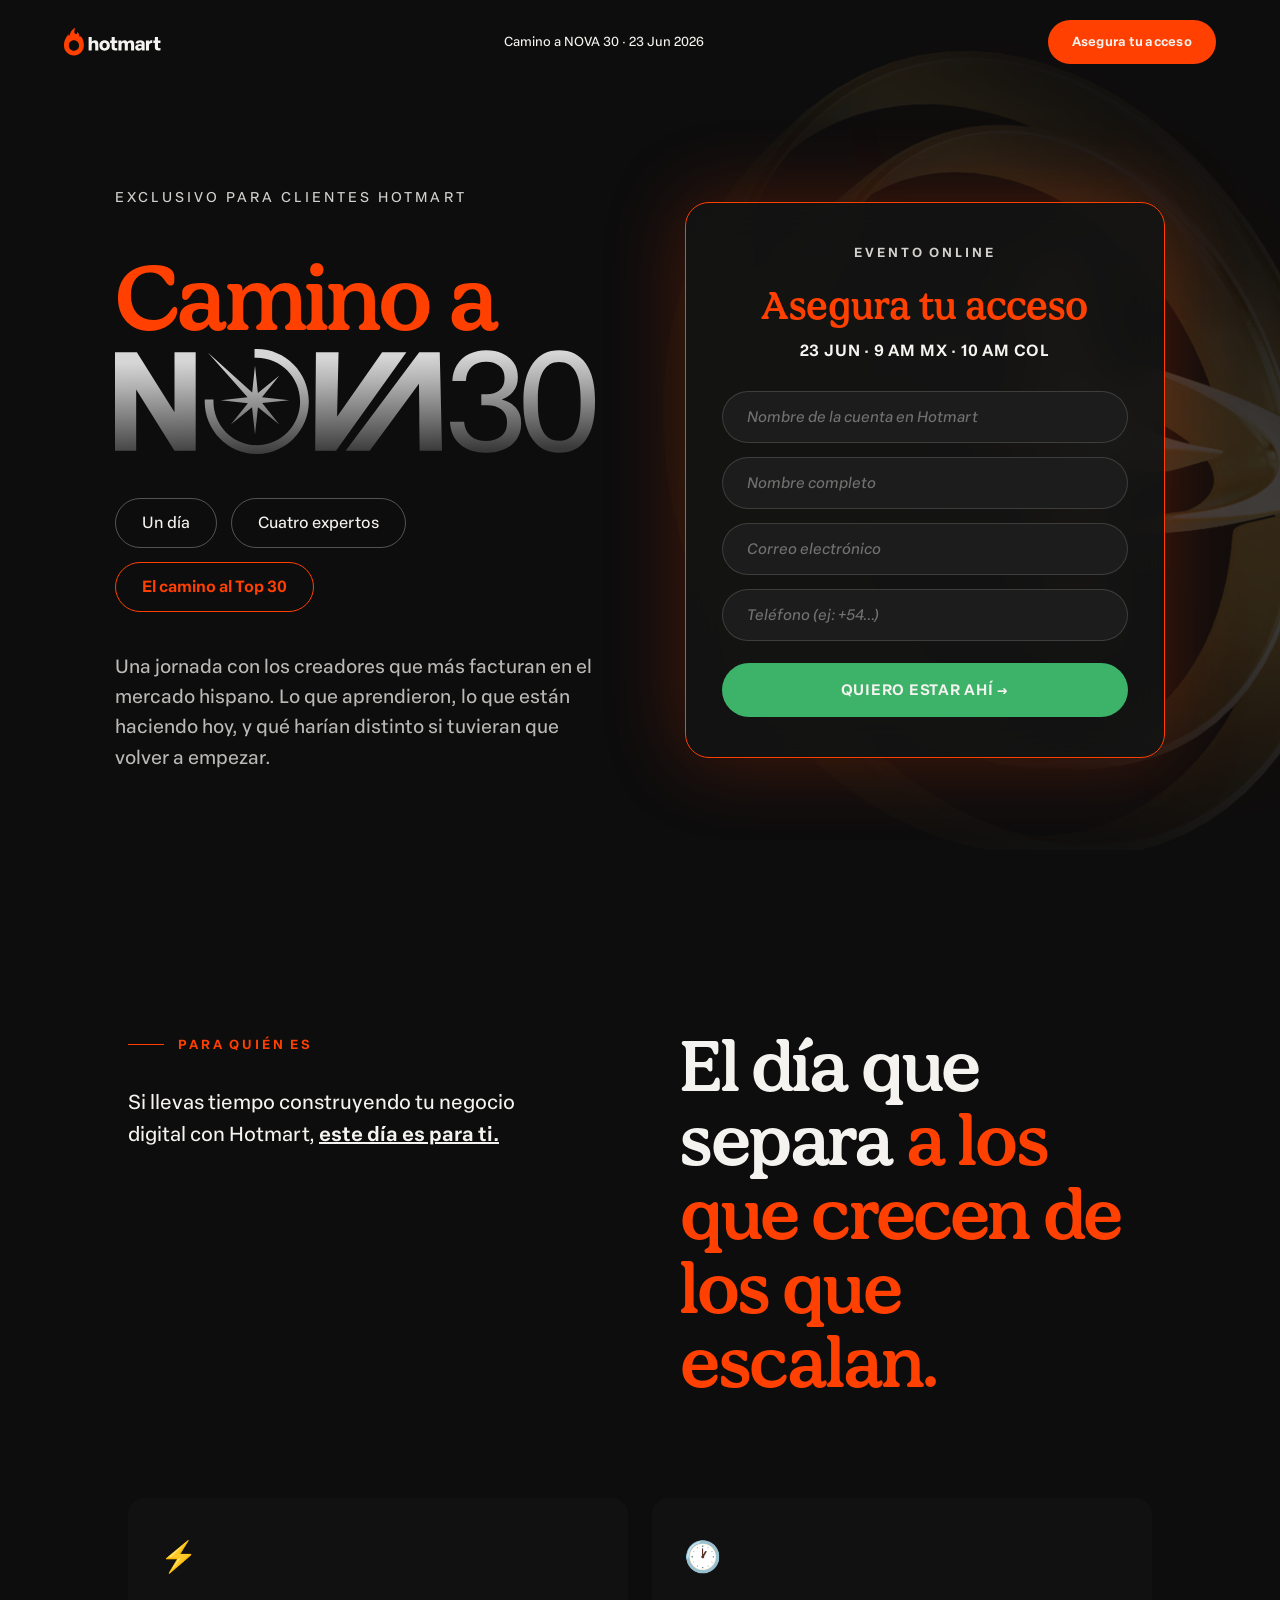
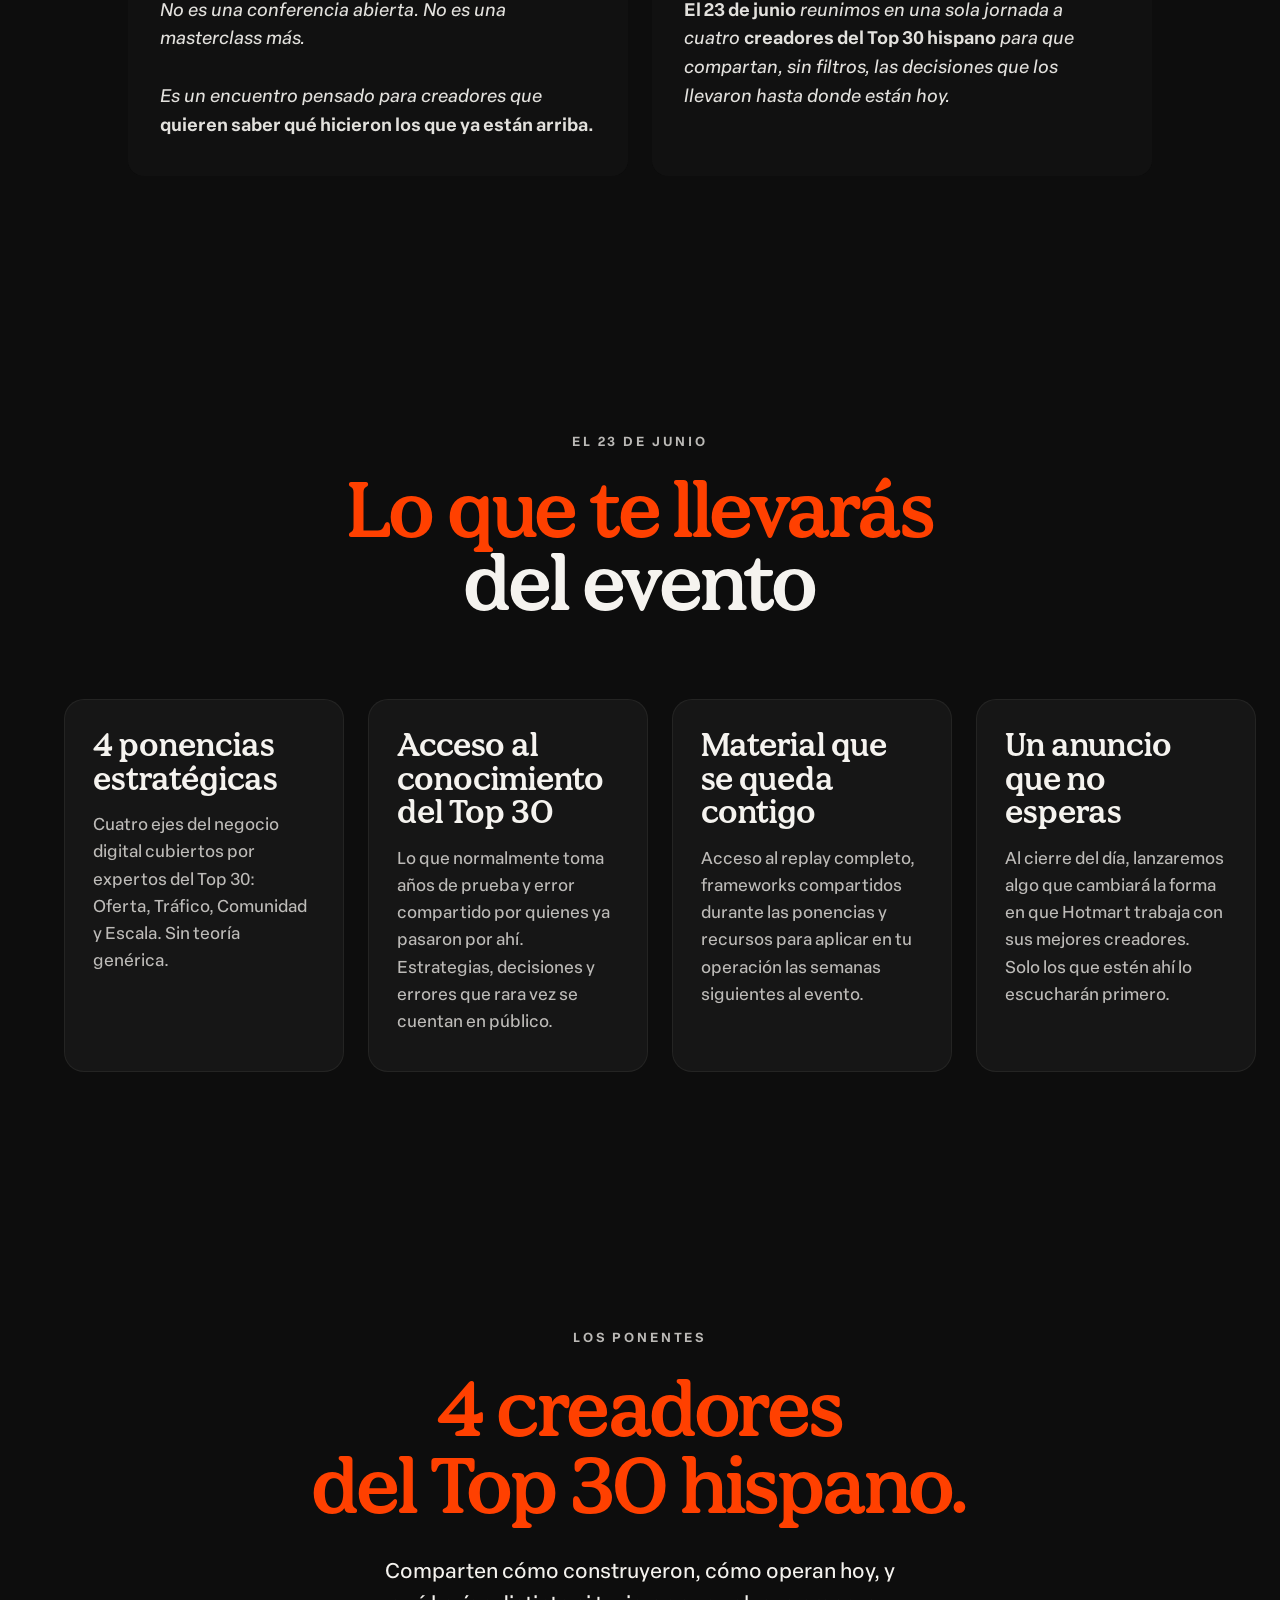
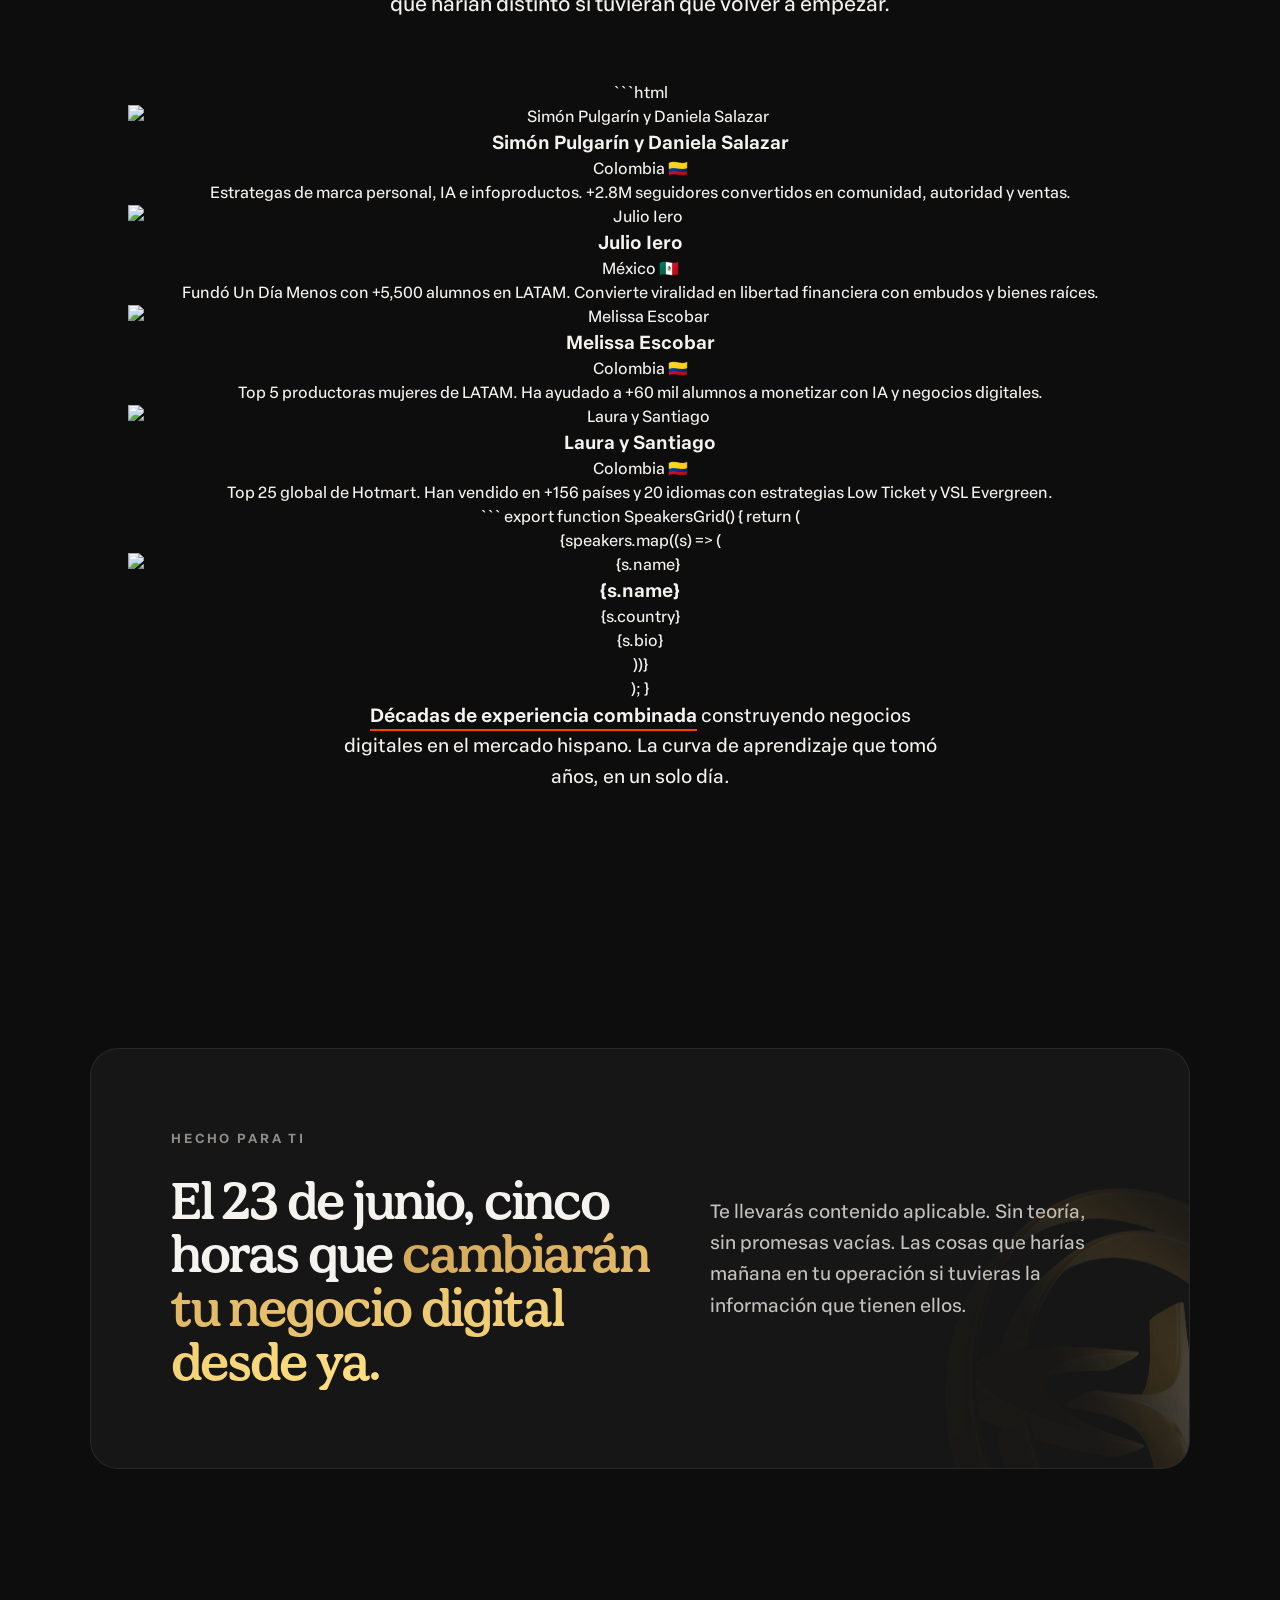
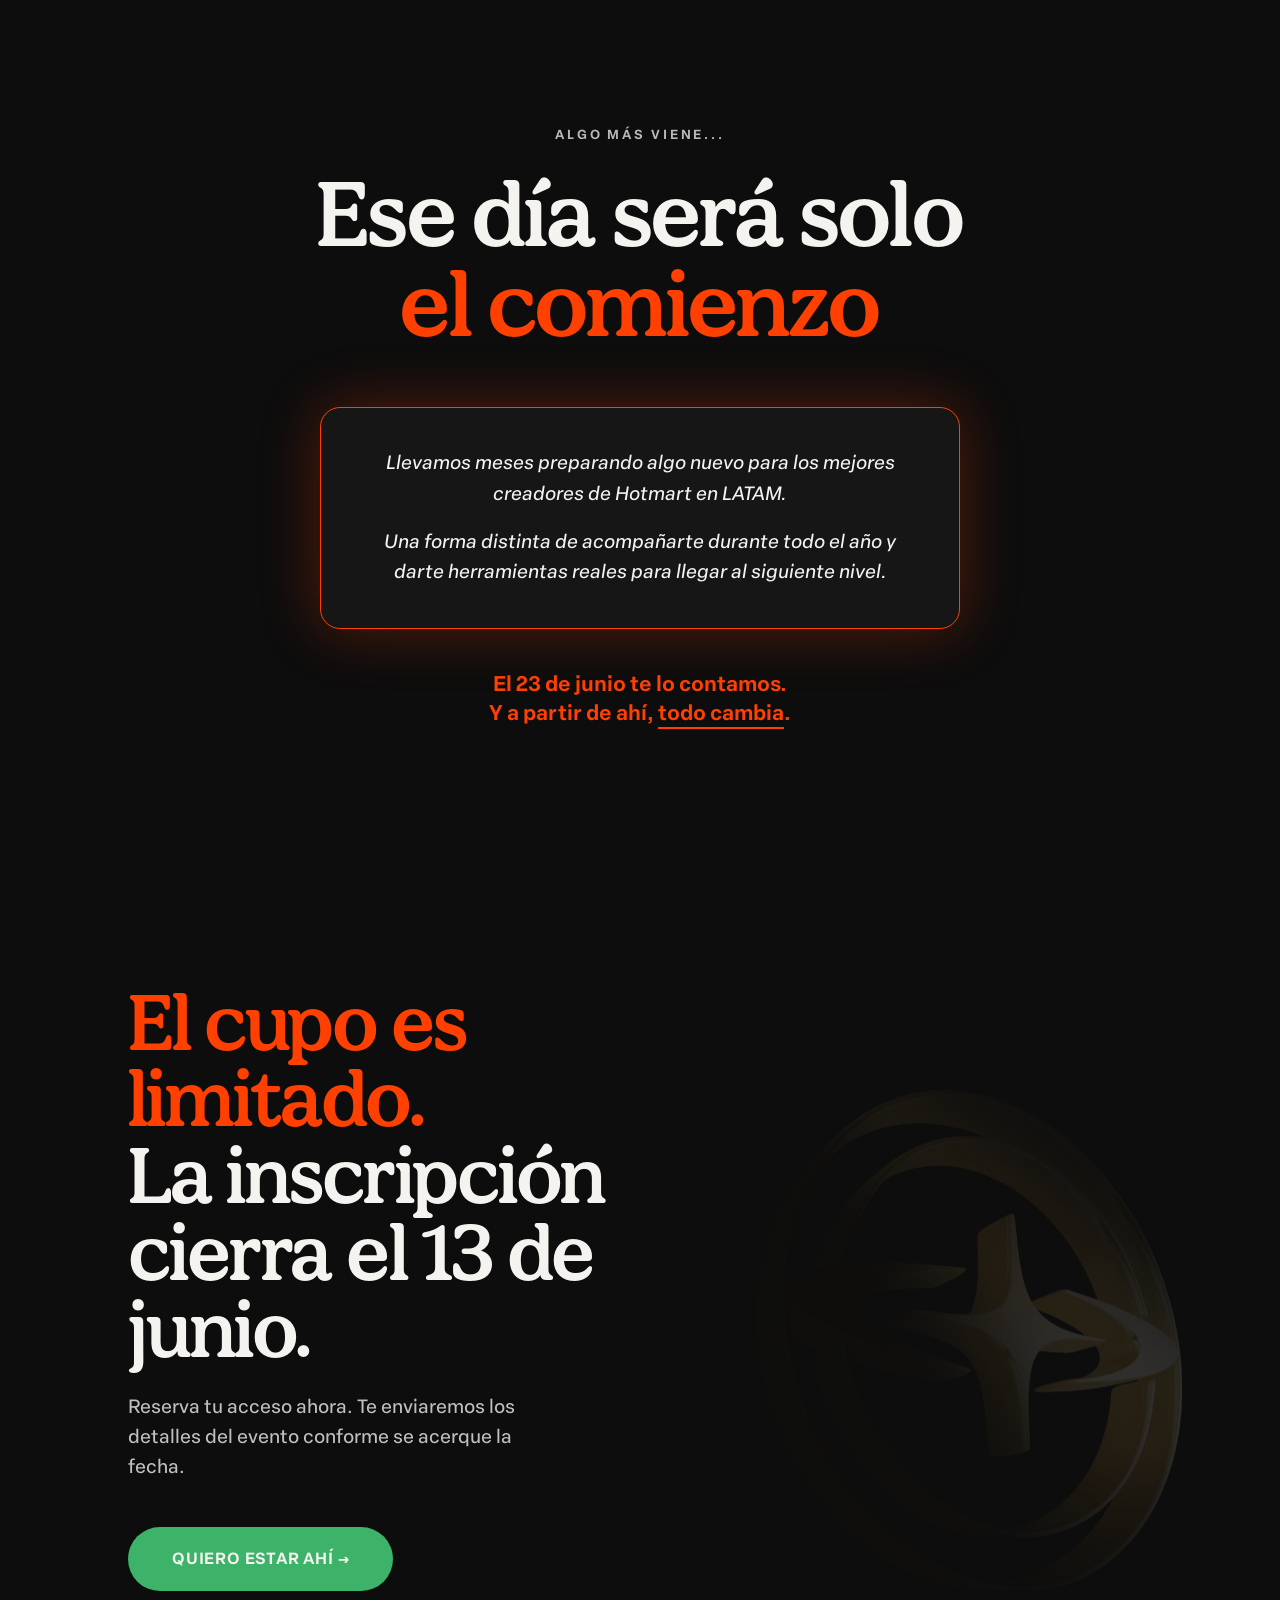
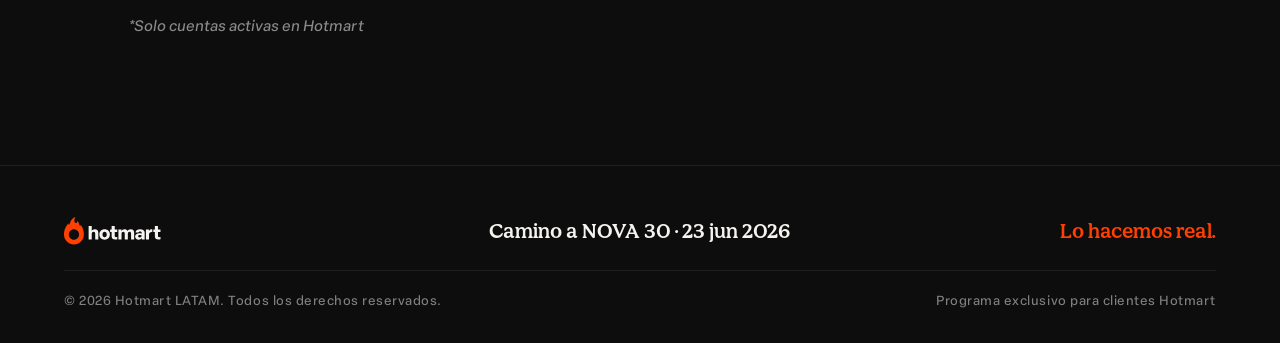
==== landing-gold/index.html @ 089f86a2 "Replace speaker cards with a new grid layout" ====
<!DOCTYPE html>
<html lang="es">
<head>
<meta charset="UTF-8">
<meta name="viewport" content="width=device-width, initial-scale=1.0">
<title>Camino a NOVA 30 — Hotmart</title>
<meta name="description" content="Una jornada con los creadores que más facturan en el mercado hispano. 23 de junio 2026. Exclusivo para clientes Hotmart.">
<meta property="og:title" content="Camino a NOVA 30 — Hotmart">
<meta property="og:description" content="Un día. Cuatro expertos. El camino al Top 30.">
<meta property="og:type" content="website">
<link rel="preload" href="assets/fonts/HotmartDisplay-Regular.woff2" as="font" type="font/woff2" crossorigin>
<link rel="preload" href="assets/fonts/HotmartSansRegular.woff2" as="font" type="font/woff2" crossorigin>
<link rel="stylesheet" href="css/base.css">
<link rel="stylesheet" href="css/blocks.css">
</head>
<body>

<!-- Grano global -->
<div class="grain-overlay"></div>

<!-- ============ NAV ============ -->
<nav class="nav" id="nav">
  <a href="#hero" class="nav-logo">
    <img src="assets/logos/ES_Hotmart_Logo_02_Color_Negative.svg" alt="Hotmart">
  </a>
  <div class="nav-meta">
    <span>Camino a NOVA 30 · 23 Jun 2026</span>
  </div>
  <a href="#form-target" class="nav-cta">Asegura tu acceso</a>
</nav>

<!-- ============ HERO ============ -->
<section class="hero" id="hero">
  <div class="hero-orb">
    <img src="assets/orbs/orb-gold.svg" alt="">
  </div>

  <div class="hero-content">
    <div class="hero-eyebrow">EXCLUSIVO PARA CLIENTES HOTMART</div>

    <h1>
      <span class="hero-camino display">Camino a</span>
      <span class="hero-nova">
        <img src="assets/logos/nova30-logo.svg" alt="NOVA 30">
      </span>
    </h1>

    <div class="hero-chips">
      <span class="hero-chip">Un día</span>
      <span class="hero-chip">Cuatro expertos</span>
      <span class="hero-chip accent">El camino al Top 30</span>
    </div>

    <p class="hero-subtitle">
      Una jornada con los creadores que más facturan en el mercado hispano. Lo que aprendieron, lo que están haciendo hoy, y qué harían distinto si tuvieran que volver a empezar.
    </p>
  </div>

  <div class="hero-form-wrap" id="form-target">
    <form class="hero-form" id="hero-form" novalidate>
  <p class="form-tag">EVENTO ONLINE</p>
  <h2 class="form-title">Asegura tu acceso</h2>
  <p class="form-date">23 JUN · 9 AM MX · 10 AM COL</p>
      
  <div class="form-field">
    <input list="contas-list" id="conta-input" class="form-input" placeholder="Nombre de la cuenta en Hotmart" required>
    <datalist id="contas-list">
      </datalist>
    <input type="hidden" name="unique_id" id="unique_id_real">
  </div>
  
  <div class="form-field">
    <input type="text" name="name" id="nome-completo" class="form-input" placeholder="Nombre completo" required autocomplete="name">
  </div>
  
  <div class="form-field">
    <input type="email" name="email" id="correo-electronico" class="form-input" placeholder="Correo electrónico" required autocomplete="email">
  </div>
  
  <div class="form-field">
    <input type="tel" name="phone" id="telefono-cliente" class="form-input" placeholder="Teléfono (ej: +54...)" required>
  </div>
  
  <button type="submit" class="form-submit" id="btn-enviar">QUIERO ESTAR AHÍ →</button>
  <div class="form-error" role="alert"></div>
  <div class="form-success" role="status"></div>
</form>
  </div>
</section>

<!-- ============ BLOQUE 2 — PARA QUIÉN ES ============ -->
<section class="para-quien">
  <div class="container">
    <div class="para-quien-grid">
      <div class="reveal">
        <div class="eyebrow">PARA QUIÉN ES</div>
        <p class="para-quien-intro">
          Si llevas tiempo construyendo tu negocio digital con Hotmart, <strong><u>este día es para ti.</u></strong>
        </p>
      </div>
      <div class="reveal" data-reveal-delay="100">
        <h2 class="para-quien-title display">
          El día que separa <em>a los que crecen de los que escalan.</em>
        </h2>
      </div>
    </div>

    <div class="para-quien-cards">
      <div class="pq-card reveal" data-reveal-delay="200">
        <div class="pq-card-icon">⚡</div>
        <p>
          <em>No es una conferencia abierta. No es una masterclass más.</em><br><br>
          Es un encuentro pensado para creadores que <strong>quieren saber qué hicieron los que ya están arriba.</strong>
        </p>
      </div>
      <div class="pq-card reveal" data-reveal-delay="300">
        <div class="pq-card-icon">🕐</div>
        <p>
          <em><strong>El 23 de junio</strong> reunimos en una sola jornada a cuatro <strong>creadores del Top 30 hispano</strong> para que compartan, sin filtros, las decisiones que los llevaron hasta donde están hoy.</em>
        </p>
      </div>
    </div>
  </div>
</section>

<!-- ============ BLOQUE 3 — QUÉ TE LLEVARÁS ============ -->
<section class="que-llevaras">
  <div class="que-llevaras-header reveal">
    <span class="que-llevaras-eyebrow">EL 23 DE JUNIO</span>
    <h2 class="que-llevaras-title display">
      <span class="accent">Lo que te llevarás</span><br>del evento
    </h2>
  </div>

  <div class="cards-carousel">
    <article class="card reveal">
      <h3 class="card-title">4 ponencias estratégicas</h3>
      <p class="card-body">
        Cuatro ejes del negocio digital cubiertos por expertos del Top 30: Oferta, Tráfico, Comunidad y Escala. Sin teoría genérica.
      </p>
      <img src="assets/illustrations/card-01-robot.svg" alt="" class="card-illustration">
    </article>

    <article class="card reveal" data-reveal-delay="100">
      <h3 class="card-title">Acceso al conocimiento del Top 30</h3>
      <p class="card-body">
        Lo que normalmente toma años de prueba y error compartido por quienes ya pasaron por ahí. Estrategias, decisiones y errores que rara vez se cuentan en público.
      </p>
      <img src="assets/illustrations/card-02-astronaut.svg" alt="" class="card-illustration">
    </article>

    <article class="card reveal" data-reveal-delay="200">
      <h3 class="card-title">Material que se queda contigo</h3>
      <p class="card-body">
        Acceso al replay completo, frameworks compartidos durante las ponencias y recursos para aplicar en tu operación las semanas siguientes al evento.
      </p>
      <img src="assets/illustrations/card-03-notebook.svg" alt="" class="card-illustration">
    </article>

    <article class="card reveal" data-reveal-delay="300">
      <h3 class="card-title">Un anuncio que no esperas</h3>
      <p class="card-body">
        Al cierre del día, lanzaremos algo que cambiará la forma en que Hotmart trabaja con sus mejores creadores. Solo los que estén ahí lo escucharán primero.
      </p>
      <img src="assets/illustrations/card-04-bird.svg" alt="" class="card-illustration">
    </article>
  </div>
</section>

<!-- ============ BLOQUE 4 — LOS PONENTES ============ -->
<section class="ponentes">
  <div class="container reveal">
    <div class="ponentes-eyebrow">LOS PONENTES</div>
    <h2 class="ponentes-title display">4 creadores<br>del Top 30 hispano.</h2>
    <p class="ponentes-subtitle">
      Comparten cómo construyeron, cómo operan hoy, y qué harían distinto si tuvieran que volver a empezar.
    </p>

```html
<div class="speakers-grid">

  <article class="speaker-card">
    <img src="/assets/speakers/simon-daniela.jpg" alt="Simón Pulgarín y Daniela Salazar" />
    <h3>Simón Pulgarín y Daniela Salazar</h3>
    <p class="speaker-meta">Colombia 🇨🇴</p>
    <p class="speaker-bio">Estrategas de marca personal, IA e infoproductos. +2.8M seguidores convertidos en comunidad, autoridad y ventas.</p>
  </article>

  <article class="speaker-card">
    <img src="/assets/speakers/julio-iero.jpg" alt="Julio Iero" />
    <h3>Julio Iero</h3>
    <p class="speaker-meta">México 🇲🇽</p>
    <p class="speaker-bio">Fundó Un Día Menos con +5,500 alumnos en LATAM. Convierte viralidad en libertad financiera con embudos y bienes raíces.</p>
  </article>

  <article class="speaker-card">
    <img src="/assets/speakers/melissa-escobar.jpg" alt="Melissa Escobar" />
    <h3>Melissa Escobar</h3>
    <p class="speaker-meta">Colombia 🇨🇴</p>
    <p class="speaker-bio">Top 5 productoras mujeres de LATAM. Ha ayudado a +60 mil alumnos a monetizar con IA y negocios digitales.</p>
  </article>

  <article class="speaker-card">
    <img src="/assets/speakers/laura-santiago.jpg" alt="Laura y Santiago" />
    <h3>Laura y Santiago</h3>
    <p class="speaker-meta">Colombia 🇨🇴</p>
    <p class="speaker-bio">Top 25 global de Hotmart. Han vendido en +156 países y 20 idiomas con estrategias Low Ticket y VSL Evergreen.</p>
  </article>

</div>
```
export function SpeakersGrid() {
  return (
    <div className="speakers-grid">
      {speakers.map((s) => (
        <article key={s.name} className="speaker-card">
          <img src={s.image} alt={s.name} loading="lazy" />
          <h3>{s.name}</h3>
          <p className="speaker-meta">{s.country}</p>
          <p className="speaker-bio">{s.bio}</p>
        </article>
      ))}
    </div>
  );
}
    <p class="ponentes-footer">
      <strong>Décadas de experiencia combinada</strong> construyendo negocios digitales en el mercado hispano. La curva de aprendizaje que tomó años, en un solo día.
    </p>
  </div>
</section>

<!-- ============ BLOQUE 5 — PERSONALIZADO ============ -->
<section class="personalizado">
  <div class="personalizado-card gold">
    <img src="assets/orbs/orb-gold.svg" alt="" class="personalizado-orb">
    <div class="personalizado-content">
      <div class="personalizado-tag">HECHO PARA TI</div>
      <h2 class="personalizado-title display">
        El 23 de junio, cinco horas que <span class="accent">cambiarán tu negocio digital desde ya.</span>
      </h2>
    </div>
    <div class="personalizado-body">
      <p>Te llevarás contenido aplicable. Sin teoría, sin promesas vacías. Las cosas que harías mañana en tu operación si tuvieras la información que tienen ellos.</p>
    </div>
  </div>
</section>

<!-- ============ BLOQUE 6 — TEASER ============ -->
<section class="teaser">
  <div class="container reveal">
    <div class="teaser-eyebrow">ALGO MÁS VIENE...</div>
    <h2 class="teaser-title display">
      Ese día será solo<br><span class="accent">el comienzo</span>
    </h2>

    <div class="teaser-box reveal" data-reveal-delay="200">
      <p>Llevamos meses preparando algo nuevo para los mejores creadores de Hotmart en LATAM.</p>
      <p>Una forma distinta de acompañarte durante todo el año y darte herramientas reales para llegar al siguiente nivel.</p>
    </div>

    <p class="teaser-payoff reveal" data-reveal-delay="400">
      El 23 de junio te lo contamos.<br>Y a partir de ahí, <strong>todo cambia</strong>.
    </p>
  </div>
</section>

<!-- ============ BLOQUE 7 — CIERRE ============ -->
<section class="cierre" id="cierre">
  <img src="assets/orbs/orb-gold.svg" alt="" class="cierre-orb">
  <div class="container">
    <div class="cierre-content reveal">
      <h2 class="cierre-title display">
        <span class="accent">El cupo es limitado.</span><br>La inscripción cierra el 13 de junio.
      </h2>
      <p class="cierre-subtitle">
        Reserva tu acceso ahora. Te enviaremos los detalles del evento conforme se acerque la fecha.
      </p>
      <a href="#form-target" class="cierre-cta">QUIERO ESTAR AHÍ →</a>
      <p class="cierre-note">*Solo cuentas activas en Hotmart</p>
    </div>
  </div>
</section>

<!-- ============ FOOTER ============ -->
<footer class="footer">
  <div class="footer-grid">
    <div class="footer-logo">
      <img src="assets/logos/ES_Hotmart_Logo_02_Color_Negative.svg" alt="Hotmart">
    </div>
    <div class="footer-event">Camino a NOVA 30 · 23 jun 2026</div>
    <div class="footer-tagline">Lo hacemos real.</div>
  </div>
  <div class="footer-meta">
    <span>© 2026 Hotmart LATAM. Todos los derechos reservados.</span>
    <span>Programa exclusivo para clientes Hotmart</span>
  </div>
</footer>

<script src="js/main.js"></script>

<script>
document.addEventListener('DOMContentLoaded', function() {
    const contasInput = document.getElementById('conta-input');
    const datalist = document.getElementById('contas-list');
    const hiddenInput = document.getElementById('unique_id_real');
    const formElemento = document.getElementById('hero-form');
    
    let nombreGrupoSeleccionado = "";

    // 1. Carrega o arquivo JSON diretamente da raiz da Vercel
    fetch('./comunidad_gold_account_names.json')
        .then(response => {
            if (!response.ok) throw new Error('Archivo de cuentas no encontrado');
            return response.json();
        })
        .then(data => {
            datalist.innerHTML = "";
            data.forEach(item => {
                const option = document.createElement('option');
                option.value = `${item.account_group_name} - ${item.user_account_name}`;
                option.setAttribute('data-id', item.unique_id);
                option.setAttribute('data-grupo', item.account_group_name);
                datalist.appendChild(option);
            });
            console.log("Cuentas cargadas con éxito.");
        })
        .catch(error => console.error('Error al cargar cuentas:', error));

    // 2. Detecta a conta selecionada para extrair o ID e Grupo
    contasInput.addEventListener('input', function() {
        const val = this.value;
        const options = datalist.options;
        hiddenInput.value = "";
        nombreGrupoSeleccionado = "";

        for (let i = 0; i < options.length; i++) {
            if (options[i].value === val) {
                hiddenInput.value = options[i].getAttribute('data-id');
                nombreGrupoSeleccionado = options[i].getAttribute('data-grupo');
                break;
            }
        }
    });

    // 3. Envia os dados para a Serverless Function nativa (/api/subscribe)
    if (formElemento) {
        formElemento.addEventListener('submit', async function(e) {
            e.preventDefault();

            if (!hiddenInput.value) {
                alert("Seleccione su cuenta de Hotmart del menú desplegable. Si no la encuentra entre las opciones, por favor póngase en contacto con su gerente de cuentas.");
                return;
            }

            const datosFormulario = {
                email: document.getElementById('correo-electronico').value,
                nombre: document.getElementById('nome-completo').value,
                telefono: document.getElementById('telefono-cliente').value,
                unique_id: hiddenInput.value,
                nombre_grupo: nombreGrupoSeleccionado
            };

            const botonEnviar = document.getElementById('btn-enviar');
            const textoOriginal = botonEnviar ? botonEnviar.innerText : "QUIERO ESTAR AHÍ →";
            
            if (botonEnviar) {
                botonEnviar.disabled = true;
                botonEnviar.innerText = "Procesando...";
            }

            try {
                const respuesta = await fetch('/api/subscribe', {
                    method: 'POST',
                    headers: { 'Content-Type': 'application/json' },
                    body: JSON.stringify(datosFormulario)
                });

                if (respuesta.ok) {
                    window.location.href = 'gracias.html';
                } else {
                    alert("Hubo un error en la inscripción. Por favor, intente de nuevo.");
                }
            } catch (error) {
                console.error("Error de conexión:", error);
                alert("Error de conexión con el servidor.");
            } finally {
                if (botonEnviar) {
                    botonEnviar.disabled = false;
                    botonEnviar.innerText = textoOriginal;
                }
            }
        });
    }
});
</script>

</body>
</html>
---- landing-gold/css/base.css ----
/* ============================================
   FUENTES HOTMART OFICIALES
   ============================================ */
@font-face {
  font-family: 'Hotmart Display';
  src: url('../assets/fonts/HotmartDisplay-Regular.woff2') format('woff2');
  font-weight: 400;
  font-style: normal;
  font-display: swap;
}
@font-face {
  font-family: 'Hotmart Sans';
  src: url('../assets/fonts/HotmartSansLight.woff2') format('woff2');
  font-weight: 300;
  font-style: normal;
  font-display: swap;
}
@font-face {
  font-family: 'Hotmart Sans';
  src: url('../assets/fonts/HotmartSansRegular.woff2') format('woff2');
  font-weight: 400;
  font-style: normal;
  font-display: swap;
}
@font-face {
  font-family: 'Hotmart Sans';
  src: url('../assets/fonts/HotmartSans-Italic.woff2') format('woff2');
  font-weight: 400;
  font-style: italic;
  font-display: swap;
}
@font-face {
  font-family: 'Hotmart Sans';
  src: url('../assets/fonts/HotmartSansBold.woff2') format('woff2');
  font-weight: 700;
  font-style: normal;
  font-display: swap;
}

/* ============================================
   VARIABLES GLOBALES (fácil de editar)
   ============================================ */
:root {
  /* Colores Hotmart oficiales */
  --orange: #FF4000;
  --orange-hover: #E63800;
  --black: #0D0D0D;
  --black-soft: #1A1A1A;
  --black-card: #161616;
  --cream: #F5F3EF;
  --cream-warm: #EFEAE0;
  --grey-200: #D9D2C7;
  --grey-500: #8A8580;
  --grey-700: #4A4642;

  /* Variantes por tier */
  --gold: #D4A75A;
  --gold-light: #FFE082;
  --silver: #C0C0C0;
  --silver-light: #F0F0F0;
  --titanium: #B85A30;

  /* CTA — el botón verde del diseño */
  --cta-green: #3DB36A;
  --cta-green-hover: #2E9856;

  /* Tipografía */
  --font-display: 'Hotmart Display', Georgia, serif;
  --font-body: 'Hotmart Sans', -apple-system, BlinkMacSystemFont, sans-serif;

  /* Espaciado */
  --container: 1280px;
  --padding-section: clamp(80px, 10vw, 160px);
  --padding-x: clamp(20px, 5vw, 80px);

  /* Animación */
  --ease-out: cubic-bezier(0.16, 1, 0.3, 1);
  --ease-smooth: cubic-bezier(0.4, 0, 0.2, 1);
}

/* ============================================
   RESET MINIMAL
   ============================================ */
*, *::before, *::after {
  margin: 0;
  padding: 0;
  box-sizing: border-box;
}

html {
  scroll-behavior: smooth;
  overflow-x: hidden;
  scroll-padding-top: 90px;
}

body {
  background: var(--black);
  color: var(--cream);
  font-family: var(--font-body);
  font-size: 16px;
  line-height: 1.5;
  -webkit-font-smoothing: antialiased;
  -moz-osx-font-smoothing: grayscale;
  overflow-x: hidden;
  font-synthesis: none;
  -webkit-font-synthesis: none;
}

img, svg {
  max-width: 100%;
  display: block;
}

button, input {
  font-family: inherit;
  font-size: inherit;
}

a {
  color: inherit;
  text-decoration: none;
}

/* ============================================
   UTILIDADES
   ============================================ */
.container {
  max-width: var(--container);
  margin: 0 auto;
  padding: 0 var(--padding-x);
}

.display {
  font-family: var(--font-display);
  font-weight: 400;
  letter-spacing: -0.02em;
  line-height: 0.95;
}

.eyebrow {
  color: var(--orange);
  font-size: 13px;
  font-weight: 700;
  letter-spacing: 0.22em;
  text-transform: uppercase;
  display: inline-flex;
  align-items: center;
  gap: 14px;
  margin-bottom: 32px;
}

.eyebrow::before {
  content: "";
  width: 36px;
  height: 1px;
  background: currentColor;
}

/* Grano sutil global */
.grain-overlay {
  position: fixed;
  inset: 0;
  pointer-events: none;
  z-index: 1000;
  opacity: 0.04;
  background-image: url('../assets/textures/grain.svg');
  background-size: 200px 200px;
  mix-blend-mode: overlay;
}

/* Animación de entrada al hacer scroll */
.reveal {
  opacity: 0;
  transform: translateY(40px);
  transition: opacity 0.8s var(--ease-out), transform 0.8s var(--ease-out);
}

.reveal.visible {
  opacity: 1;
  transform: translateY(0);
}

/* Reduced motion */
@media (prefers-reduced-motion: reduce) {
  *, *::before, *::after {
    animation-duration: 0.01ms !important;
    animation-iteration-count: 1 !important;
    transition-duration: 0.01ms !important;
  }
  .reveal { opacity: 1; transform: none; }
}
---- landing-gold/css/blocks.css ----
/* ============================================
   NAVBAR FIJO
   ============================================ */
.nav {
  position: fixed;
  top: 0;
  left: 0;
  right: 0;
  z-index: 100;
  padding: 20px var(--padding-x);
  display: flex;
  justify-content: space-between;
  align-items: center;
  background: rgba(13, 13, 13, 0);
  backdrop-filter: blur(0);
  transition: all 0.4s var(--ease-smooth);
}

.nav.scrolled {
  background: rgba(13, 13, 13, 0.92);
  backdrop-filter: blur(16px);
  padding: 14px var(--padding-x);
  border-bottom: 1px solid rgba(245, 243, 239, 0.08);
}

.nav-logo img { height: 28px; }

.nav-meta {
  display: flex;
  align-items: center;
  gap: 14px;
  color: var(--cream);
  font-size: 13px;
  font-weight: 500;
  opacity: 0;
  transition: opacity 0.4s var(--ease-smooth);
}
.nav.scrolled .nav-meta { opacity: 1; }

.nav-cta {
  background: var(--orange);
  color: var(--cream);
  padding: 12px 24px;
  border-radius: 999px;
  font-weight: 700;
  font-size: 13px;
  letter-spacing: 0.02em;
  transition: all 0.2s var(--ease-smooth);
}
.nav-cta:hover {
  background: var(--orange-hover);
  transform: translateY(-1px);
}

/* ============================================
   HERO PRINCIPAL — Bloque 1
   ============================================ */
.hero {
  position: relative;
  min-height: 100vh;
  background: var(--black);
  padding: 140px clamp(60px, 9vw, 140px) 80px;
  display: grid;
  grid-template-columns: 1fr 1fr;
  gap: clamp(60px, 7vw, 120px);
  align-items: center;
  overflow: hidden;
  max-width: 1500px;
  margin: 0 auto;
}

/* Orbe del hero — estático, sin animaciones de scroll */
.hero-orb {
  position: absolute;
  top: 50%;
  right: -120px;
  transform: translateY(-50%);
  width: 800px;
  height: 800px;
  opacity: 0.55;
  pointer-events: none;
  z-index: 0;
  filter: drop-shadow(0 0 80px rgba(255, 64, 0, 0.15));
}

.hero-orb img {
  width: 100%;
  height: 100%;
}

.hero-content {
  position: relative;
  z-index: 2;
}

.hero-eyebrow {
  color: var(--cream);
  font-size: 14px;
  font-weight: 500;
  letter-spacing: 0.22em;
  text-transform: uppercase;
  margin-bottom: 44px;
  opacity: 0.85;
}

.hero-camino {
  display: block;
  font-family: var(--font-display);
  font-size: clamp(56px, 7vw, 96px);
  color: var(--orange);
  font-style: italic;
  font-weight: 400;
  line-height: 1;
  margin-bottom: 0;
}

.hero-nova {
  display: block;
  margin: 8px 0 44px;
  max-width: 600px;
}

.hero-nova img {
  width: 100%;
  height: auto;
}

.hero-chips {
  display: flex;
  gap: 14px;
  margin-bottom: 40px;
  flex-wrap: wrap;
}

.hero-chip {
  padding: 12px 26px;
  border-radius: 999px;
  border: 1.5px solid rgba(245, 243, 239, 0.3);
  font-size: 16px;
  font-weight: 500;
  color: var(--cream);
}

.hero-chip.accent {
  border-color: var(--orange);
  color: var(--orange);
  font-weight: 700;
}

.hero-subtitle {
  font-size: 19px;
  color: rgba(245, 243, 239, 0.75);
  line-height: 1.6;
  max-width: 540px;
}

/* ============================================
   HERO FORMULARIO (lado derecho)
   ============================================ */
.hero-form-wrap {
  position: relative;
  z-index: 5;
  justify-self: end;
  width: 100%;
  max-width: 480px;
}

.hero-form {
  position: relative;
  background: rgba(20, 20, 20, 0.85);
  backdrop-filter: blur(20px);
  border: 1.5px solid var(--orange);
  border-radius: 24px;
  padding: 40px 36px;
  box-shadow: 0 0 80px rgba(255, 64, 0, 0.25);
}

.form-tag {
  text-align: center;
  font-size: 13px;
  letter-spacing: 0.22em;
  color: var(--cream);
  text-transform: uppercase;
  margin-bottom: 14px;
  opacity: 0.85;
  font-weight: 600;
}

.form-title {
  font-family: var(--font-display);
  font-size: clamp(28px, 3vw, 38px);
  font-weight: 400;
  text-align: center;
  color: var(--orange);
  margin-bottom: 6px;
}

.form-date {
  text-align: center;
  font-size: 16px;
  font-weight: 700;
  color: var(--cream);
  margin-bottom: 28px;
  letter-spacing: 0.05em;
}

.form-field {
  position: relative;
  margin-bottom: 14px;
}

.form-input {
  width: 100%;
  background: rgba(30, 30, 30, 0.9);
  border: 1px solid rgba(245, 243, 239, 0.15);
  border-radius: 999px;
  padding: 16px 24px;
  color: var(--cream);
  font-size: 15px;
  font-style: italic;
  transition: border-color 0.3s;
}

.form-input::placeholder {
  color: rgba(245, 243, 239, 0.4);
  font-style: italic;
}

.form-input:focus {
  outline: none;
  border-color: var(--orange);
  font-style: normal;
}

.form-submit {
  width: 100%;
  background: var(--cta-green);
  color: var(--cream);
  border: none;
  padding: 18px;
  border-radius: 999px;
  font-weight: 700;
  font-size: 15px;
  letter-spacing: 0.05em;
  cursor: pointer;
  text-transform: uppercase;
  margin-top: 8px;
  transition: all 0.2s;
}

.form-submit:hover {
  background: var(--cta-green-hover);
  transform: translateY(-1px);
}

.form-submit:disabled {
  opacity: 0.6;
  cursor: not-allowed;
  transform: none;
}

.form-helper {
  font-size: 14px;
  color: rgba(245, 243, 239, 0.55);
  text-align: center;
  margin-top: 16px;
  font-style: italic;
}

.form-trust {
  margin-top: 26px;
  padding-top: 22px;
  border-top: 1px solid rgba(245, 243, 239, 0.1);
  text-align: center;
  font-size: 14px;
  color: rgba(245, 243, 239, 0.65);
  line-height: 1.55;
}

.form-trust strong {
  color: var(--orange);
  font-weight: 700;
}

.form-error,
.form-success {
  margin-top: 12px;
  padding: 10px;
  border-radius: 8px;
  font-size: 13px;
  text-align: center;
  display: none;
}

.form-error { background: rgba(255, 64, 0, 0.15); color: var(--orange); }
.form-success { background: rgba(61, 179, 106, 0.15); color: var(--cta-green); }
.form-error.show, .form-success.show { display: block; }

/* ============================================
   BLOQUE 2 — PARA QUIÉN ES
   ============================================ */
.para-quien {
  position: relative;
  background: var(--black);
  padding: var(--padding-section) var(--padding-x);
  overflow: hidden;
}

.para-quien-grid {
  display: grid;
  grid-template-columns: 1fr 1fr;
  gap: 80px;
  align-items: start;
  position: relative;
  z-index: 2;
}

.para-quien-intro {
  font-size: 20px;
  color: var(--cream);
  line-height: 1.6;
  margin-bottom: 0;
  max-width: 420px;
}

.para-quien-intro strong { font-weight: 700; }

.para-quien-title {
  font-family: var(--font-display);
  font-weight: 400;
  font-size: clamp(40px, 5.5vw, 80px);
  color: var(--cream);
  line-height: 1.05;
  margin-bottom: 40px;
}

.para-quien-title em {
  color: var(--orange);
  font-style: italic;
}

.para-quien-cards {
  display: grid;
  grid-template-columns: 1fr 1fr;
  gap: 24px;
  margin-top: 60px;
  grid-column: 1 / -1;
  position: relative;
  z-index: 2;
}

.pq-card {
  background: rgba(20, 20, 20, 0.7);
  backdrop-filter: blur(10px);
  border-radius: 16px;
  padding: 36px 32px;
}

.pq-card-icon {
  width: 40px;
  height: 40px;
  margin-bottom: 22px;
  font-size: 30px;
}

.pq-card p {
  font-size: 18px;
  color: var(--cream);
  line-height: 1.6;
  font-style: italic;
  opacity: 0.92;
}

.pq-card p strong {
  font-weight: 700;
  font-style: normal;
  color: var(--cream);
}

/* ============================================
   BLOQUE 3 — QUÉ TE LLEVARÁS (CARRUSEL)
   ============================================ */
.que-llevaras {
  position: relative;
  background: var(--black);
  padding: var(--padding-section) 0;
  overflow: hidden;
}

.que-llevaras-header {
  text-align: center;
  padding: 0 var(--padding-x);
  margin-bottom: 80px;
}

.que-llevaras-eyebrow {
  display: block;
  color: var(--cream);
  font-size: 13px;
  letter-spacing: 0.22em;
  text-transform: uppercase;
  margin-bottom: 22px;
  opacity: 0.75;
  font-weight: 600;
}

.que-llevaras-title {
  font-family: var(--font-display);
  font-weight: 400;
  font-size: clamp(48px, 6vw, 88px);
  line-height: 0.95;
}

.que-llevaras-title .accent {
  color: var(--orange);
}

.cards-carousel {
  display: flex;
  gap: 24px;
  padding: 0 var(--padding-x);
  overflow-x: auto;
  scroll-snap-type: x mandatory;
  scroll-padding: var(--padding-x);
  scrollbar-width: none;
  -ms-overflow-style: none;
}

.cards-carousel::-webkit-scrollbar { display: none; }

.card {
  flex: 0 0 calc(25% - 18px);
  min-width: 280px;
  aspect-ratio: 3/4;
  border-radius: 20px;
  padding: 28px;
  position: relative;
  scroll-snap-align: start;
  transition: background 0.4s var(--ease-out), transform 0.4s var(--ease-out);
  display: flex;
  flex-direction: column;
  cursor: pointer;
  /* Estado por defecto: gris oscuro */
  background: var(--black-card);
  border: 1px solid rgba(245, 243, 239, 0.06);
  overflow: hidden;
}

.card:hover {
  transform: translateY(-8px);
  background: var(--orange);
  border-color: var(--orange);
}

.card-title {
  font-family: var(--font-display);
  font-weight: 400;
  font-size: 32px;
  color: var(--cream);
  line-height: 1.05;
  margin-bottom: 16px;
  margin-top: 0;
  transition: color 0.4s var(--ease-out);
}

.card:hover .card-title {
  color: var(--cream);
}

.card-body {
  font-size: 17px;
  color: rgba(245, 243, 239, 0.75);
  line-height: 1.6;
  flex: 1;
  transition: color 0.4s var(--ease-out);
}

.card:hover .card-body {
  color: var(--cream);
  opacity: 0.95;
}

.card-illustration {
  margin-top: auto;
  width: 110px;
  height: 110px;
  align-self: flex-end;
  /* Oculto por defecto, aparece al hacer hover */
  opacity: 0;
  transform: translateY(20px) scale(0.85);
  transition: opacity 0.4s var(--ease-out), transform 0.4s var(--ease-out);
}

.card:hover .card-illustration {
  opacity: 1;
  transform: translateY(0) scale(1);
}

/* ============================================
   BLOQUE 4 — LOS PONENTES
   ============================================ */
.ponentes {
  background: var(--black);
  padding: var(--padding-section) var(--padding-x);
  text-align: center;
}

.ponentes-eyebrow {
  font-size: 13px;
  letter-spacing: 0.22em;
  text-transform: uppercase;
  color: var(--cream);
  opacity: 0.75;
  margin-bottom: 22px;
  font-weight: 600;
}

.ponentes-title {
  font-family: var(--font-display);
  font-weight: 400;
  font-size: clamp(48px, 6vw, 88px);
  color: var(--orange);
  line-height: 1;
  margin-bottom: 32px;
}

.ponentes-subtitle {
  font-size: 21px;
  color: var(--cream);
  max-width: 540px;
  margin: 0 auto 60px;
  line-height: 1.55;
}

.ponentes-grid {
  display: grid;
  grid-template-columns: 1fr 1fr;
  gap: 24px;
  max-width: 720px;
  margin: 0 auto 60px;
}

.ponente-card {
  background: var(--black-card);
  border-radius: 16px;
  padding: 24px;
  text-align: center;
  transition: transform 0.4s var(--ease-out);
}

.ponente-card:hover { transform: translateY(-6px); }

.ponente-img {
  width: 100%;
  aspect-ratio: 1;
  border-radius: 12px;
  overflow: hidden;
  margin-bottom: 16px;
  background: #0A0A0A;
}

.ponente-img img {
  width: 100%;
  height: 100%;
  object-fit: cover;
}

.ponente-name {
  font-size: 20px;
  font-weight: 700;
  color: var(--cream);
  margin-bottom: 6px;
}

.ponente-eje {
  font-size: 13px;
  color: rgba(245, 243, 239, 0.55);
  letter-spacing: 0.1em;
  text-transform: uppercase;
}

.ponentes-footer {
  max-width: 600px;
  margin: 0 auto;
  font-size: 19px;
  color: var(--cream);
  line-height: 1.6;
}

.ponentes-footer strong {
  border-bottom: 2px solid var(--orange);
  padding-bottom: 2px;
}

/* ============================================
   BLOQUE 5 — PERSONALIZADO (variantes por tier)
   ============================================ */
.personalizado {
  position: relative;
  background: var(--black);
  padding: var(--padding-section) var(--padding-x);
  overflow: hidden;
}

.personalizado-card {
  position: relative;
  background: var(--black-card);
  border: 1px solid rgba(245, 243, 239, 0.08);
  border-radius: 28px;
  padding: 80px;
  display: grid;
  grid-template-columns: 1.2fr 1fr;
  gap: 60px;
  align-items: center;
  max-width: 1100px;
  margin: 0 auto;
  overflow: hidden;
}

.personalizado-card.gold {
  --tier-color: var(--gold);
  --tier-light: var(--gold-light);
}

/* Variantes adicionales (disponibles para otras versiones de la página)
.personalizado-card.platinum {
  --tier-color: var(--silver);
  --tier-light: var(--silver-light);
}
.personalizado-card.titanium {
  --tier-color: var(--titanium);
  --tier-light: #E08570;
}
*/

.personalizado-orb {
  position: absolute;
  right: -180px;
  top: 50%;
  transform: translate(0, -50%);
  width: 460px;
  height: 460px;
  opacity: 0.7;
  pointer-events: none;
  will-change: transform;
}

.personalizado-content {
  position: relative;
  z-index: 2;
}

.personalizado-tag {
  font-size: 13px;
  letter-spacing: 0.22em;
  color: rgba(245, 243, 239, 0.55);
  text-transform: uppercase;
  margin-bottom: 24px;
  font-weight: 600;
}

.personalizado-title {
  font-family: var(--font-display);
  font-weight: 400;
  font-size: clamp(36px, 4vw, 56px);
  color: var(--cream);
  line-height: 1.05;
}

.personalizado-title .accent {
  background: linear-gradient(135deg, var(--tier-color), var(--tier-light));
  -webkit-background-clip: text;
  background-clip: text;
  -webkit-text-fill-color: transparent;
}

.personalizado-body p {
  font-size: 19px;
  color: rgba(245, 243, 239, 0.78);
  line-height: 1.65;
}

/* ============================================
   BLOQUE 6 — TEASER
   ============================================ */
.teaser {
  position: relative;
  background: var(--black);
  padding: var(--padding-section) var(--padding-x);
  text-align: center;
  overflow: hidden;
}

.teaser-eyebrow {
  font-size: 13px;
  letter-spacing: 0.22em;
  color: var(--cream);
  opacity: 0.75;
  margin-bottom: 24px;
  text-transform: uppercase;
  font-weight: 600;
}

.teaser-title {
  font-family: var(--font-display);
  font-weight: 400;
  font-size: clamp(56px, 7vw, 96px);
  line-height: 1;
  margin-bottom: 60px;
}

.teaser-title .accent {
  color: var(--orange);
  font-style: italic;
}

.teaser-box {
  position: relative;
  display: inline-block;
  max-width: 640px;
  margin: 0 auto 40px;
  background: var(--black-card);
  border: 1px solid var(--orange);
  border-radius: 20px;
  padding: 40px 44px;
  box-shadow: 0 0 60px rgba(255, 64, 0, 0.3);
}

.teaser-box p {
  font-size: 19px;
  color: var(--cream);
  line-height: 1.6;
  font-style: italic;
  margin-bottom: 18px;
}

.teaser-box p:last-child { margin-bottom: 0; }

.teaser-payoff {
  font-size: 21px;
  color: var(--orange);
  font-weight: 700;
  max-width: 380px;
  margin: 0 auto;
  line-height: 1.4;
}

.teaser-payoff strong {
  border-bottom: 2px solid var(--orange);
  padding-bottom: 2px;
}

/* ============================================
   BLOQUE 7 — CIERRE
   ============================================ */
.cierre {
  position: relative;
  background: var(--black);
  padding: var(--padding-section) var(--padding-x);
  overflow: hidden;
}

.cierre-orb {
  position: absolute;
  right: 5%;
  top: 50%;
  transform: translateY(-50%);
  width: 500px;
  height: 500px;
  opacity: 0.4;
  pointer-events: none;
  will-change: transform;
}

.cierre-content {
  position: relative;
  z-index: 2;
  max-width: 560px;
}

.cierre-title {
  font-family: var(--font-display);
  font-weight: 400;
  font-size: clamp(48px, 6vw, 80px);
  line-height: 1;
  color: var(--cream);
  margin-bottom: 24px;
}

.cierre-title .accent { color: var(--orange); }

.cierre-subtitle {
  font-size: 19px;
  color: var(--cream);
  opacity: 0.78;
  line-height: 1.6;
  margin-bottom: 44px;
  max-width: 440px;
}

.cierre-cta {
  display: inline-block;
  background: var(--cta-green);
  color: var(--cream);
  padding: 20px 44px;
  border-radius: 999px;
  font-weight: 700;
  font-size: 16px;
  letter-spacing: 0.05em;
  text-transform: uppercase;
  transition: all 0.2s;
}

.cierre-cta:hover {
  background: var(--cta-green-hover);
  transform: translateY(-2px);
  box-shadow: 0 12px 30px rgba(61, 179, 106, 0.3);
}

.cierre-note {
  margin-top: 24px;
  font-size: 15px;
  color: rgba(245, 243, 239, 0.55);
  font-style: italic;
}

/* ============================================
   FOOTER
   ============================================ */
.footer {
  background: var(--black);
  border-top: 1px solid rgba(245, 243, 239, 0.08);
  padding: 50px var(--padding-x) 32px;
}

.footer-grid {
  display: grid;
  grid-template-columns: 1fr 1fr 1fr;
  gap: 40px;
  align-items: center;
  margin-bottom: 24px;
}

.footer-logo img { height: 28px; }
.footer-event {
  text-align: center;
  font-family: var(--font-display);
  font-weight: 400;
  font-size: 20px;
  color: var(--cream);
}
.footer-tagline {
  text-align: right;
  font-family: var(--font-display);
  font-weight: 400;
  font-style: italic;
  font-size: 20px;
  color: var(--orange);
}

.footer-meta {
  border-top: 1px solid rgba(245, 243, 239, 0.08);
  padding-top: 20px;
  display: flex;
  justify-content: space-between;
  font-size: 13px;
  color: rgba(245, 243, 239, 0.5);
  letter-spacing: 0.04em;
}

/* ============================================
   RESPONSIVE — MOBILE
   ============================================ */
@media (max-width: 980px) {
  .hero {
    grid-template-columns: 1fr;
    gap: 50px;
    padding-top: 120px;
  }
  .hero-orb {
    width: 500px;
    height: 500px;
    right: -150px;
    opacity: 0.3;
  }
  .hero-form-wrap { max-width: 100%; }
  .para-quien-grid { grid-template-columns: 1fr; gap: 40px; }
  .para-quien-cards { grid-template-columns: 1fr; }
  .ponentes-grid { grid-template-columns: 1fr 1fr; max-width: 480px; }
  .personalizado-card { grid-template-columns: 1fr; padding: 48px 32px; }
  .personalizado-orb { display: none; }
  .nav-meta { display: none; }
  .footer-grid { grid-template-columns: 1fr; text-align: center; gap: 24px; }
  .footer-tagline { text-align: center; }
  .footer-meta { flex-direction: column; gap: 8px; text-align: center; }
}

@media (max-width: 640px) {
  .ponentes-grid { grid-template-columns: 1fr 1fr; }
  .card { flex: 0 0 85%; min-width: 280px; }
  .hero-camino { font-size: 56px; }
  .personalizado-card { padding: 40px 24px; }
}
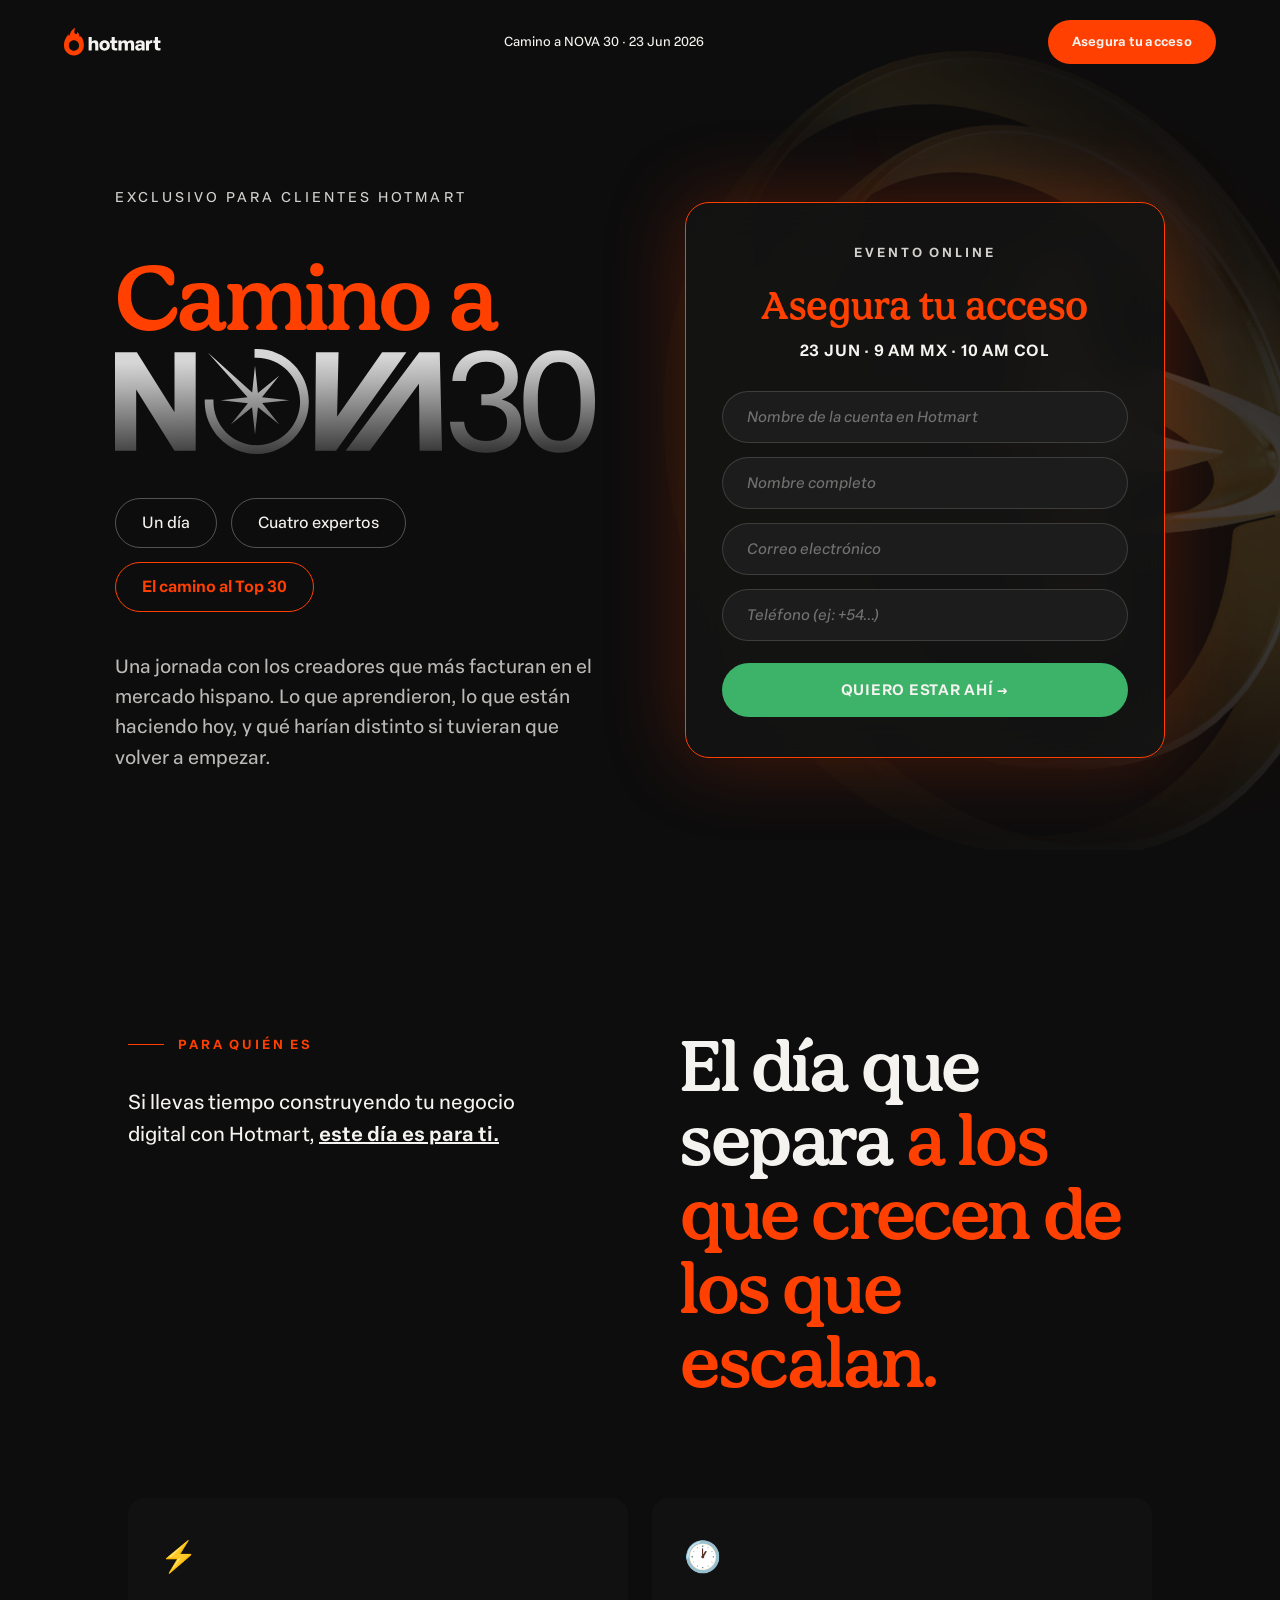
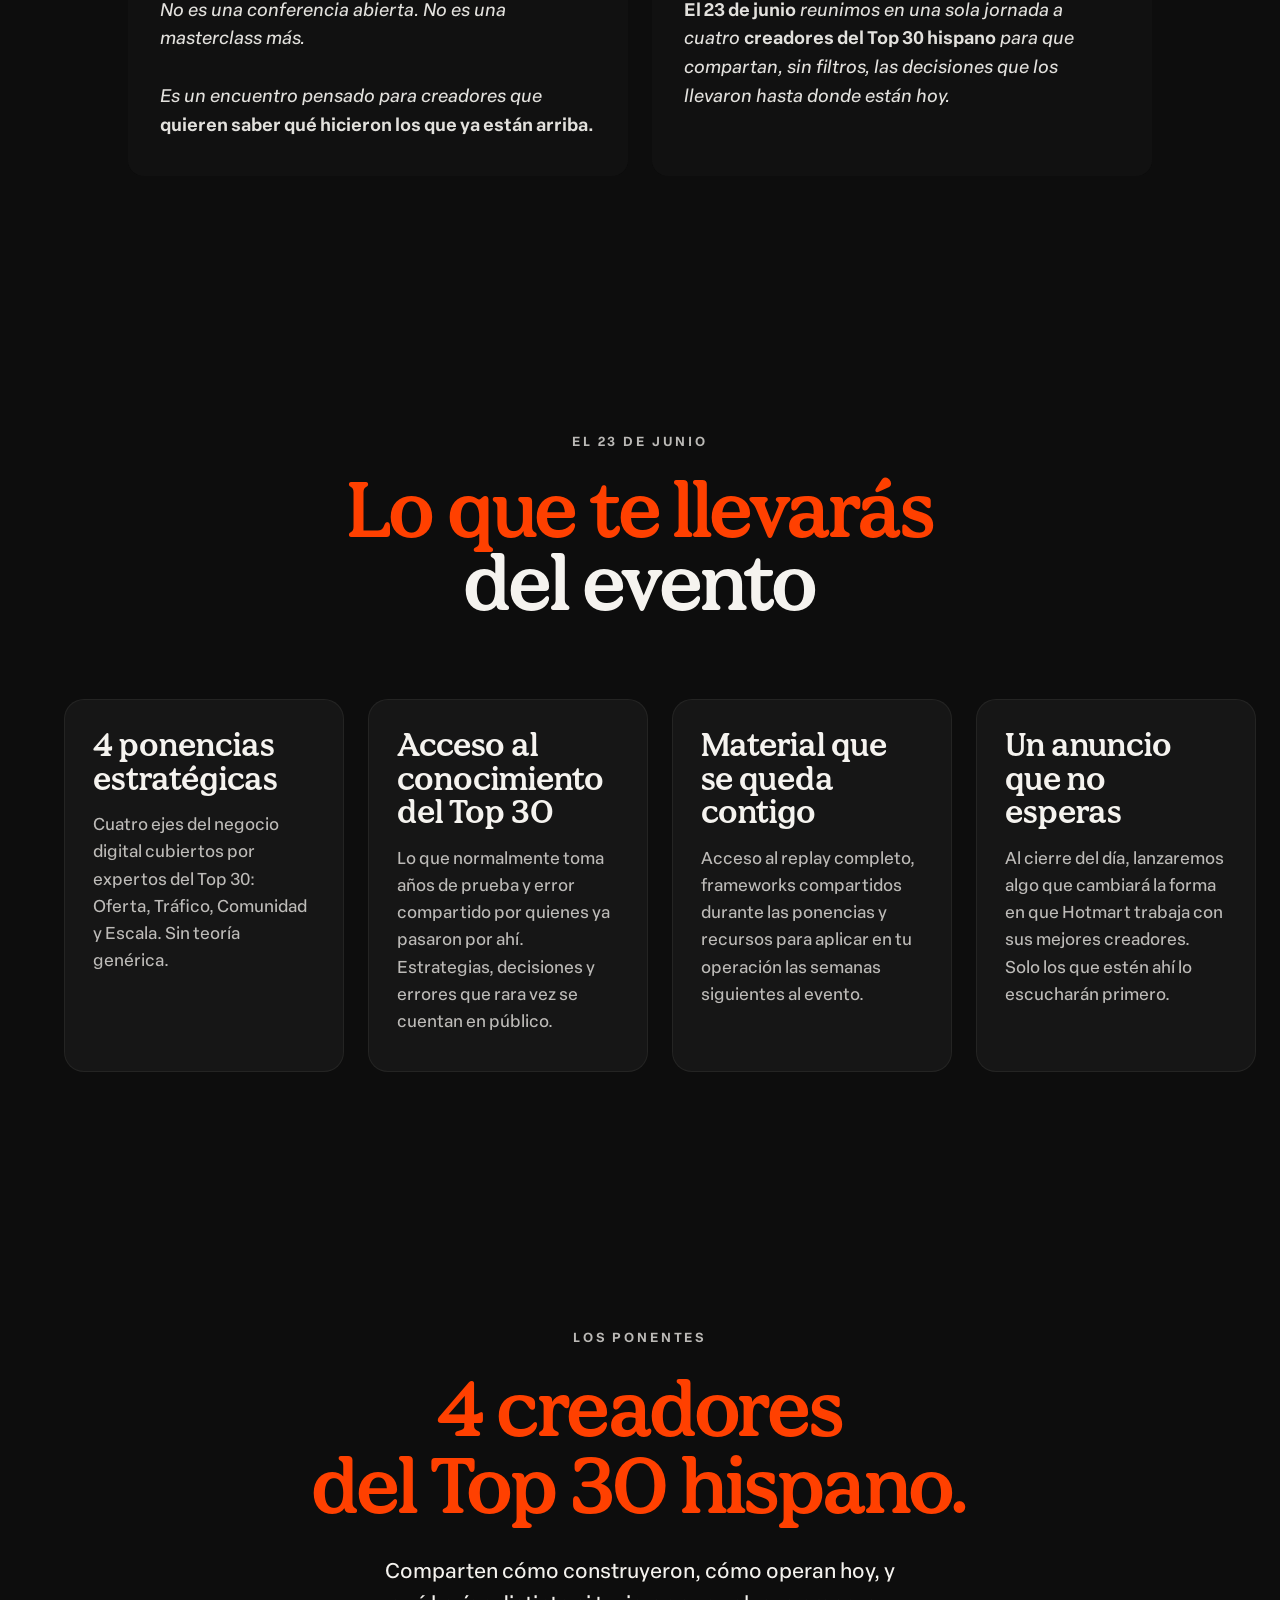
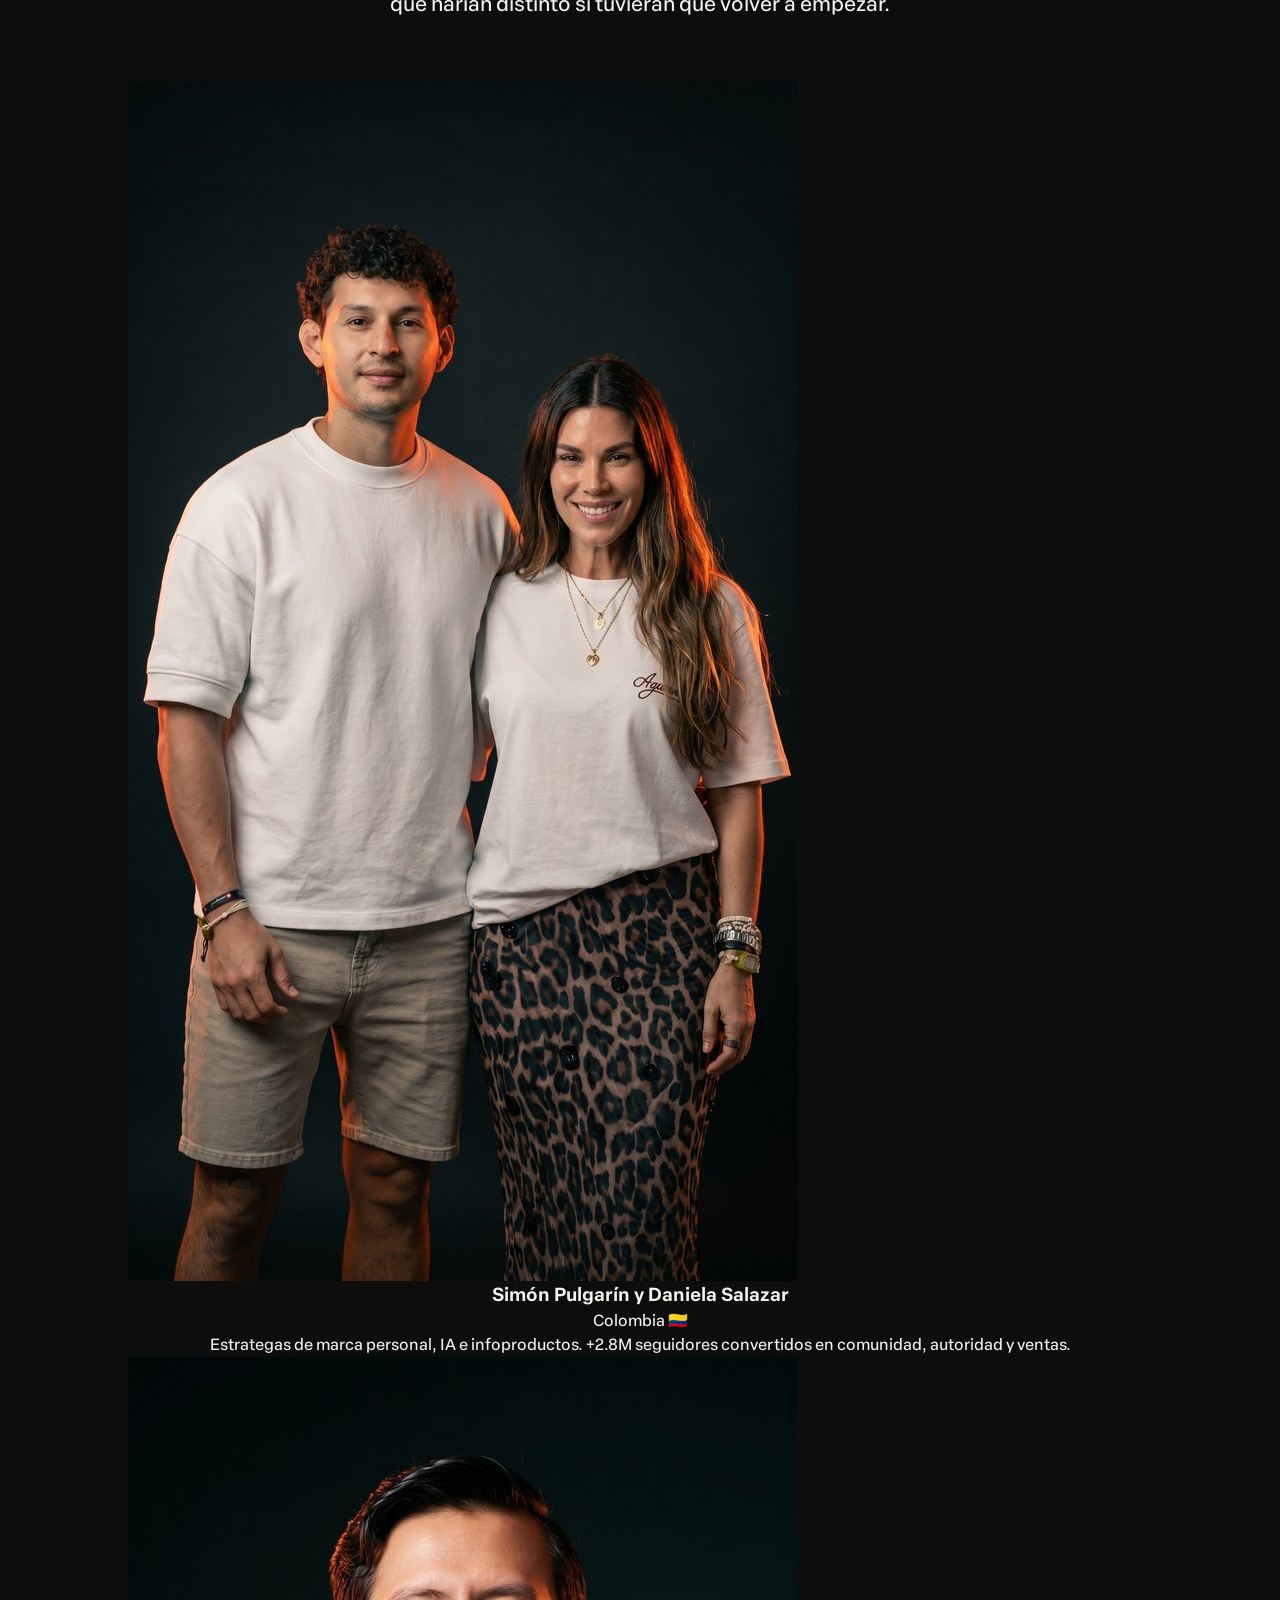
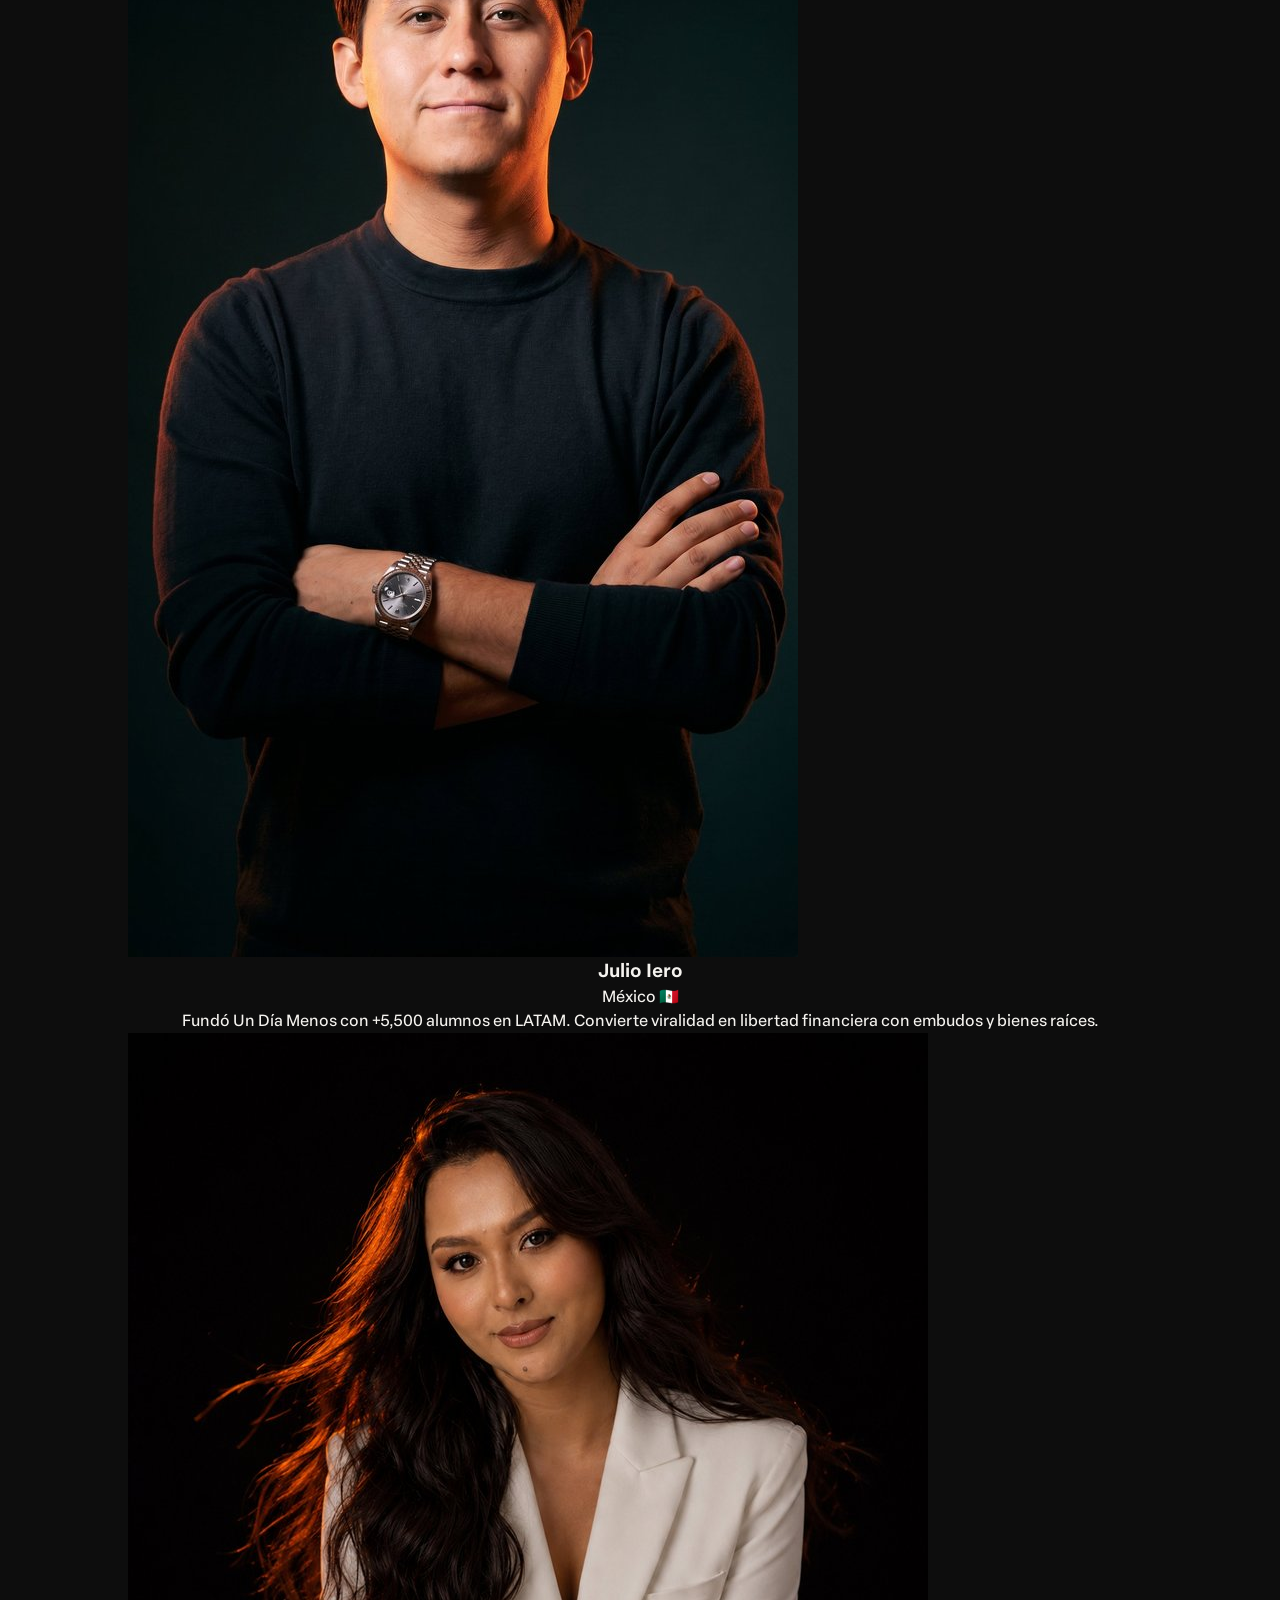
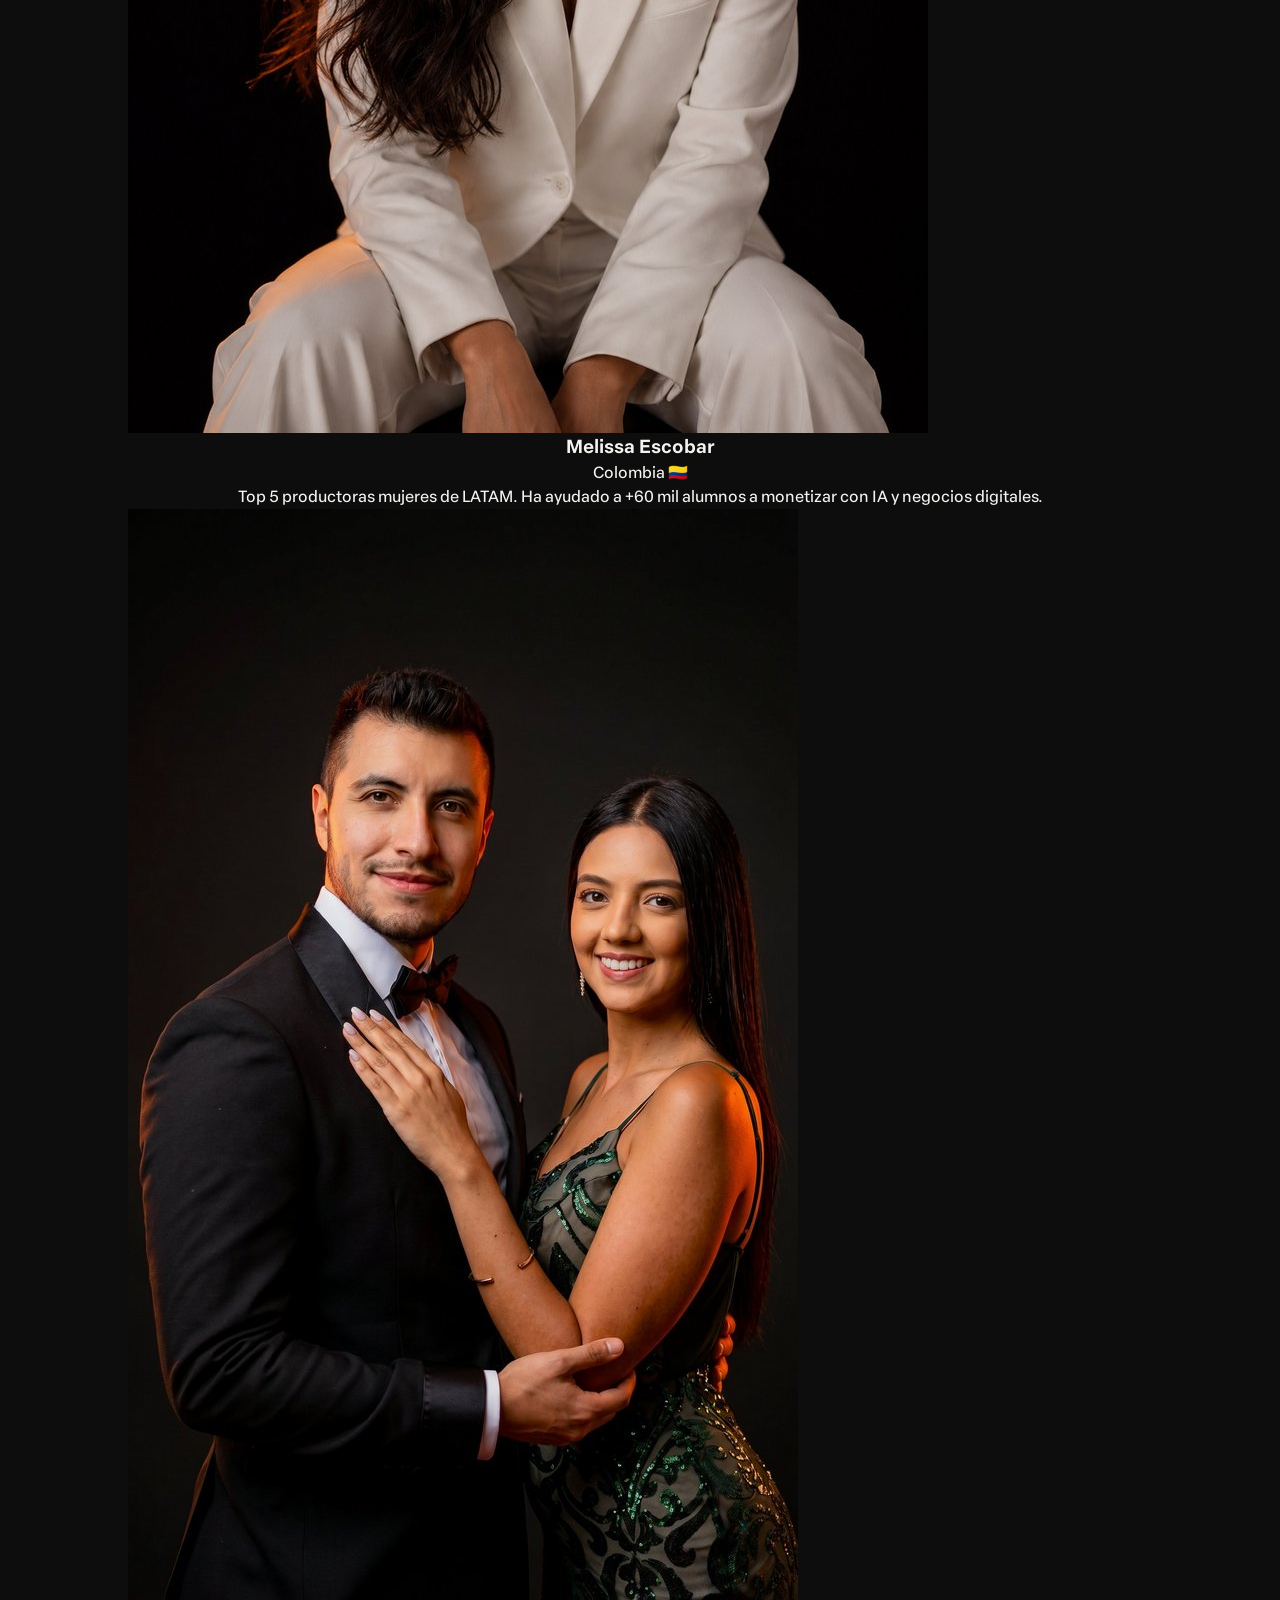
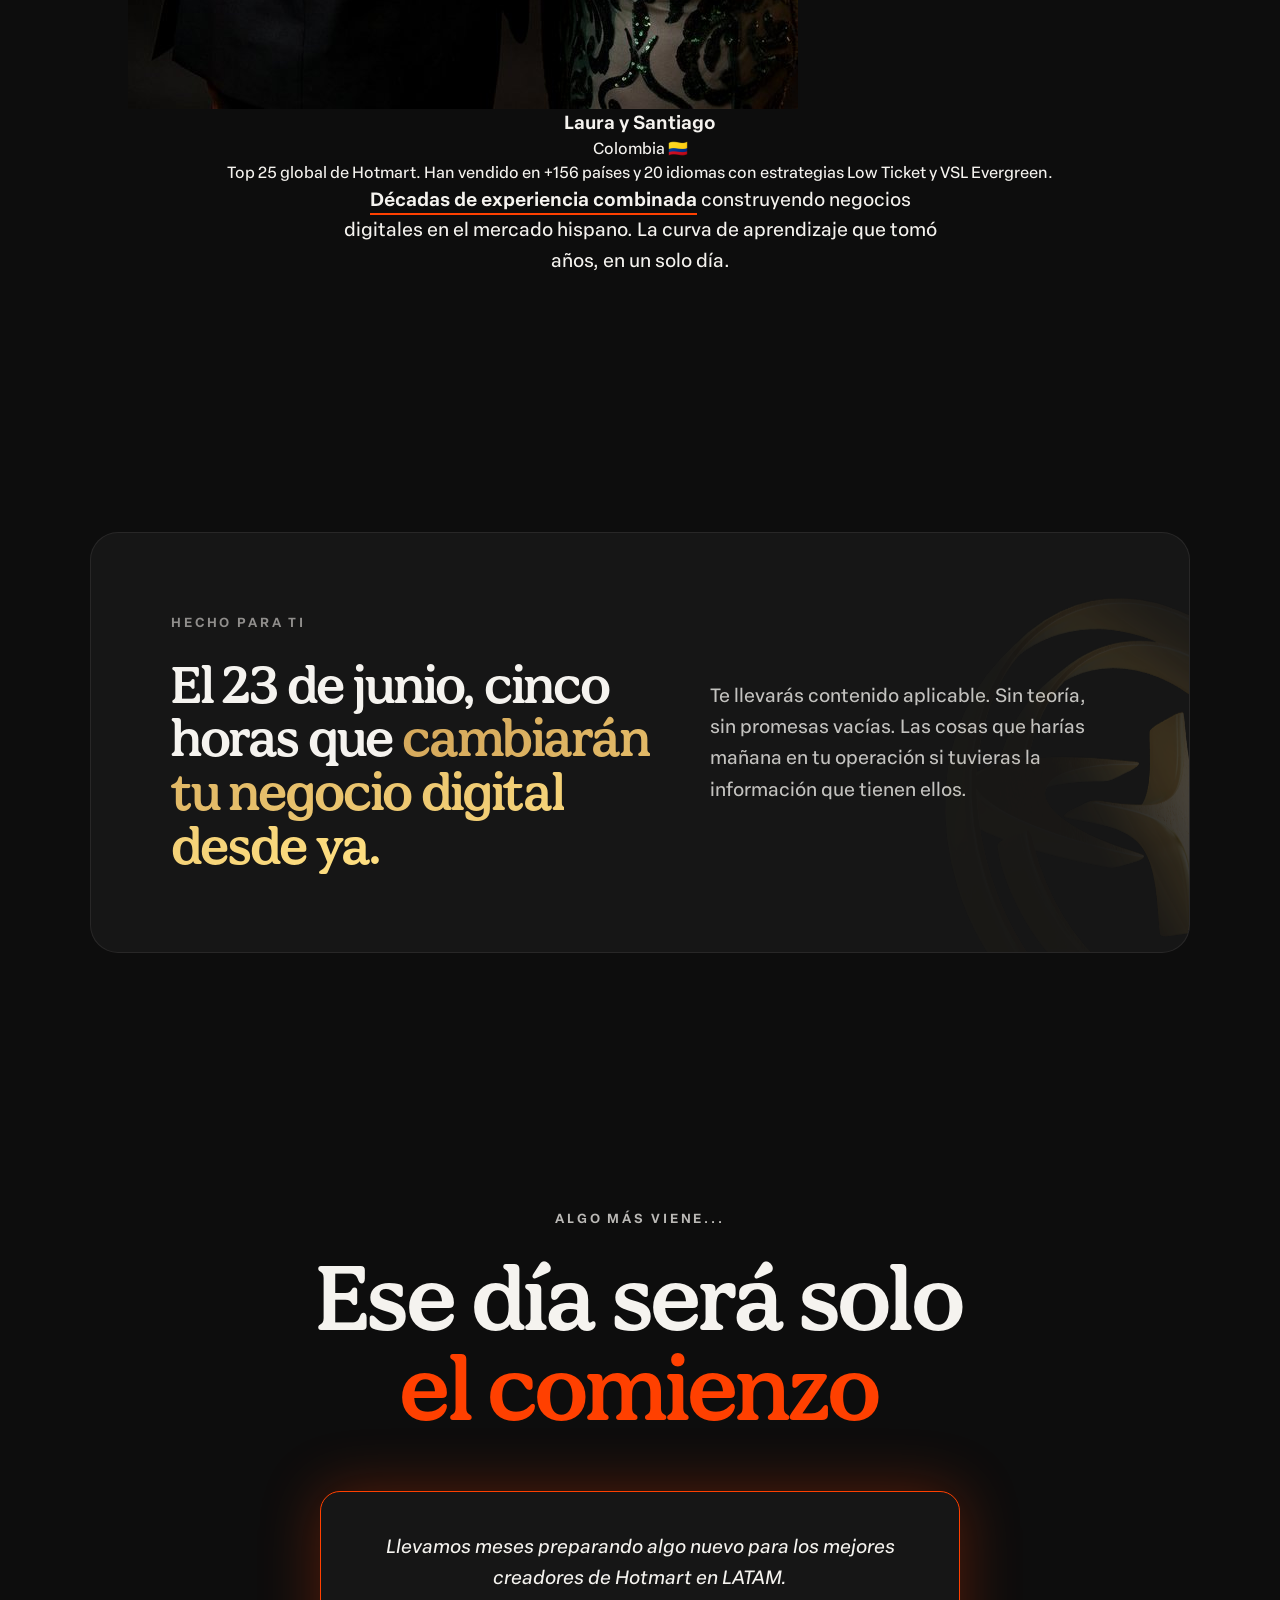
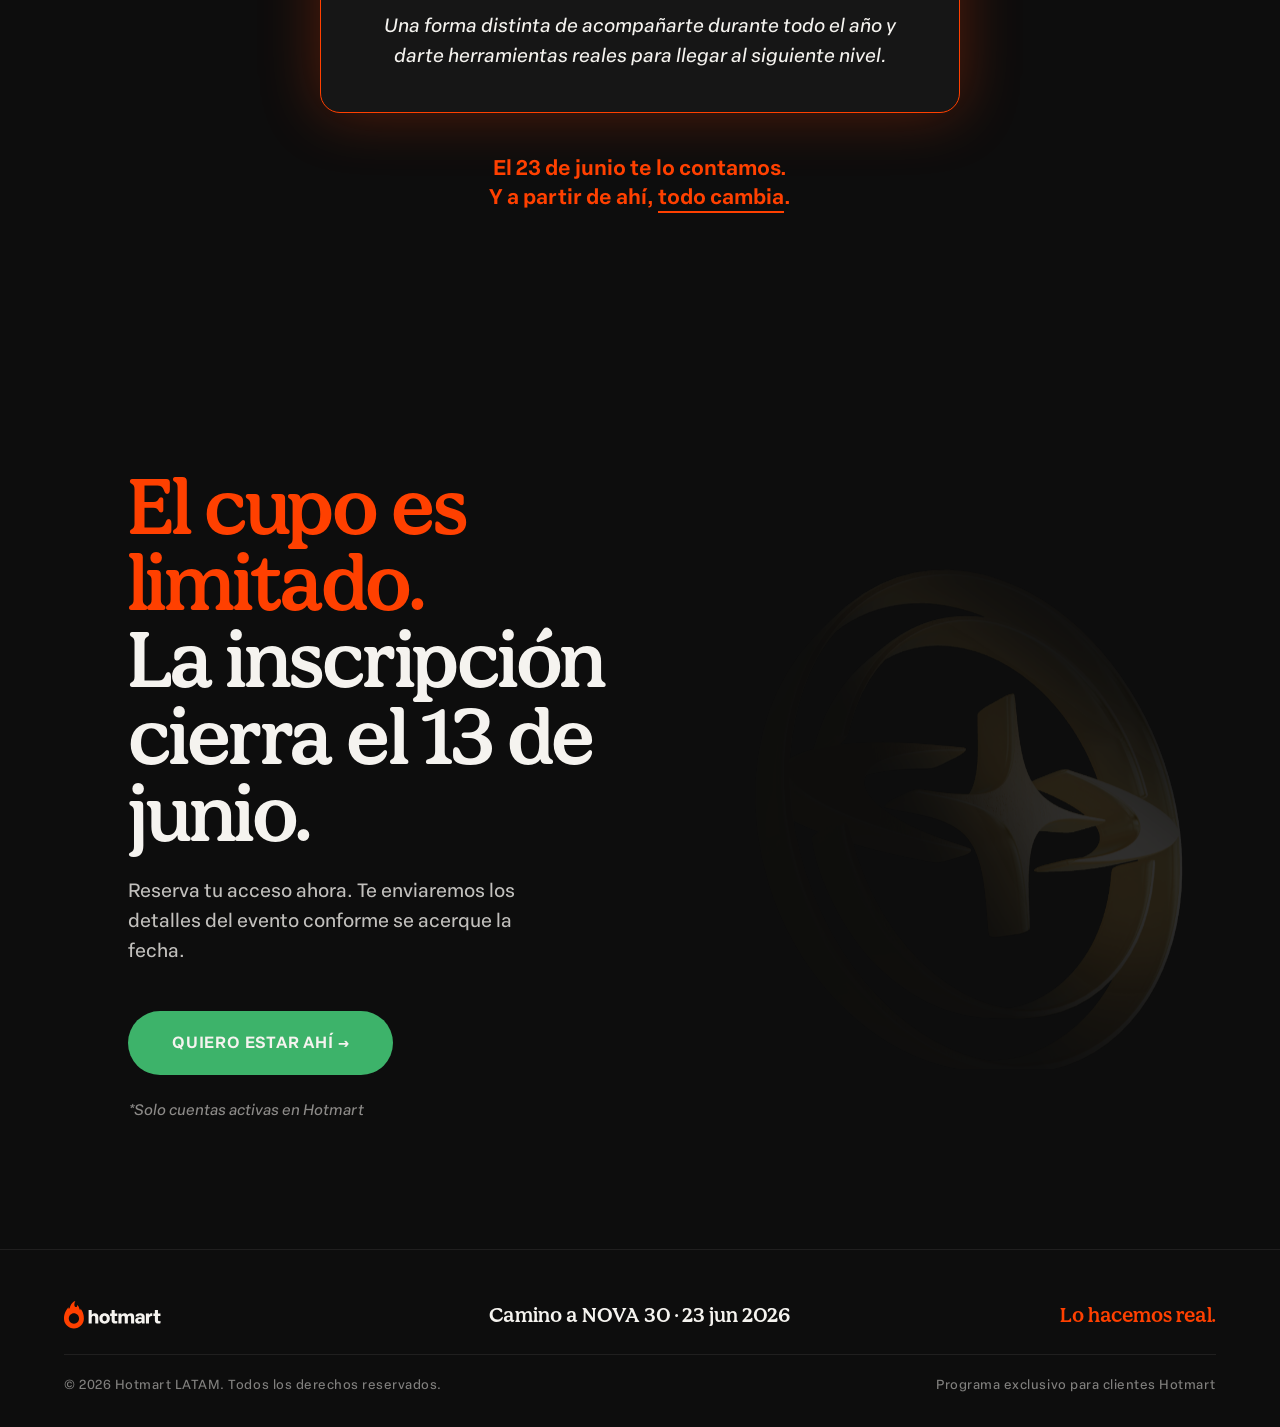
==== commit e19af47e: "Refactor speaker cards for lazy loading and reveal effect" ====
--- a/landing-gold/index.html
+++ b/landing-gold/index.html
@@ -176,53 +176,38 @@
       Comparten cómo construyeron, cómo operan hoy, y qué harían distinto si tuvieran que volver a empezar.
     </p>
 
-```html
-<div class="speakers-grid">
-
-  <article class="speaker-card">
-    <img src="/assets/speakers/simon-daniela.jpg" alt="Simón Pulgarín y Daniela Salazar" />
-    <h3>Simón Pulgarín y Daniela Salazar</h3>
-    <p class="speaker-meta">Colombia 🇨🇴</p>
-    <p class="speaker-bio">Estrategas de marca personal, IA e infoproductos. +2.8M seguidores convertidos en comunidad, autoridad y ventas.</p>
-  </article>
-
-  <article class="speaker-card">
-    <img src="/assets/speakers/julio-iero.jpg" alt="Julio Iero" />
-    <h3>Julio Iero</h3>
-    <p class="speaker-meta">México 🇲🇽</p>
-    <p class="speaker-bio">Fundó Un Día Menos con +5,500 alumnos en LATAM. Convierte viralidad en libertad financiera con embudos y bienes raíces.</p>
-  </article>
-
-  <article class="speaker-card">
-    <img src="/assets/speakers/melissa-escobar.jpg" alt="Melissa Escobar" />
-    <h3>Melissa Escobar</h3>
-    <p class="speaker-meta">Colombia 🇨🇴</p>
-    <p class="speaker-bio">Top 5 productoras mujeres de LATAM. Ha ayudado a +60 mil alumnos a monetizar con IA y negocios digitales.</p>
-  </article>
-
-  <article class="speaker-card">
-    <img src="/assets/speakers/laura-santiago.jpg" alt="Laura y Santiago" />
-    <h3>Laura y Santiago</h3>
-    <p class="speaker-meta">Colombia 🇨🇴</p>
-    <p class="speaker-bio">Top 25 global de Hotmart. Han vendido en +156 países y 20 idiomas con estrategias Low Ticket y VSL Evergreen.</p>
-  </article>
-
-</div>
-```
-export function SpeakersGrid() {
-  return (
-    <div className="speakers-grid">
-      {speakers.map((s) => (
-        <article key={s.name} className="speaker-card">
-          <img src={s.image} alt={s.name} loading="lazy" />
-          <h3>{s.name}</h3>
-          <p className="speaker-meta">{s.country}</p>
-          <p className="speaker-bio">{s.bio}</p>
-        </article>
-      ))}
-    </div>
-  );
-}
+    <div class="speakers-grid">
+
+      <article class="speaker-card reveal">
+        <img src="assets/speakers/simon-daniela.jpg" alt="Simón Pulgarín y Daniela Salazar" loading="lazy">
+        <h3>Simón Pulgarín y Daniela Salazar</h3>
+        <p class="speaker-meta">Colombia 🇨🇴</p>
+        <p class="speaker-bio">Estrategas de marca personal, IA e infoproductos. +2.8M seguidores convertidos en comunidad, autoridad y ventas.</p>
+      </article>
+
+      <article class="speaker-card reveal" data-reveal-delay="100">
+        <img src="assets/speakers/julio-iero.jpg" alt="Julio Iero" loading="lazy">
+        <h3>Julio Iero</h3>
+        <p class="speaker-meta">México 🇲🇽</p>
+        <p class="speaker-bio">Fundó Un Día Menos con +5,500 alumnos en LATAM. Convierte viralidad en libertad financiera con embudos y bienes raíces.</p>
+      </article>
+
+      <article class="speaker-card reveal" data-reveal-delay="200">
+        <img src="assets/speakers/melissa-escobar.jpg" alt="Melissa Escobar" loading="lazy">
+        <h3>Melissa Escobar</h3>
+        <p class="speaker-meta">Colombia 🇨🇴</p>
+        <p class="speaker-bio">Top 5 productoras mujeres de LATAM. Ha ayudado a +60 mil alumnos a monetizar con IA y negocios digitales.</p>
+      </article>
+
+      <article class="speaker-card reveal" data-reveal-delay="300">
+        <img src="assets/speakers/laura-santiago.jpg" alt="Laura y Santiago" loading="lazy">
+        <h3>Laura y Santiago</h3>
+        <p class="speaker-meta">Colombia 🇨🇴</p>
+        <p class="speaker-bio">Top 25 global de Hotmart. Han vendido en +156 países y 20 idiomas con estrategias Low Ticket y VSL Evergreen.</p>
+      </article>
+
+    </div>
+
     <p class="ponentes-footer">
       <strong>Décadas de experiencia combinada</strong> construyendo negocios digitales en el mercado hispano. La curva de aprendizaje que tomó años, en un solo día.
     </p>
@@ -396,4 +381,3 @@
 
 </body>
 </html>
-
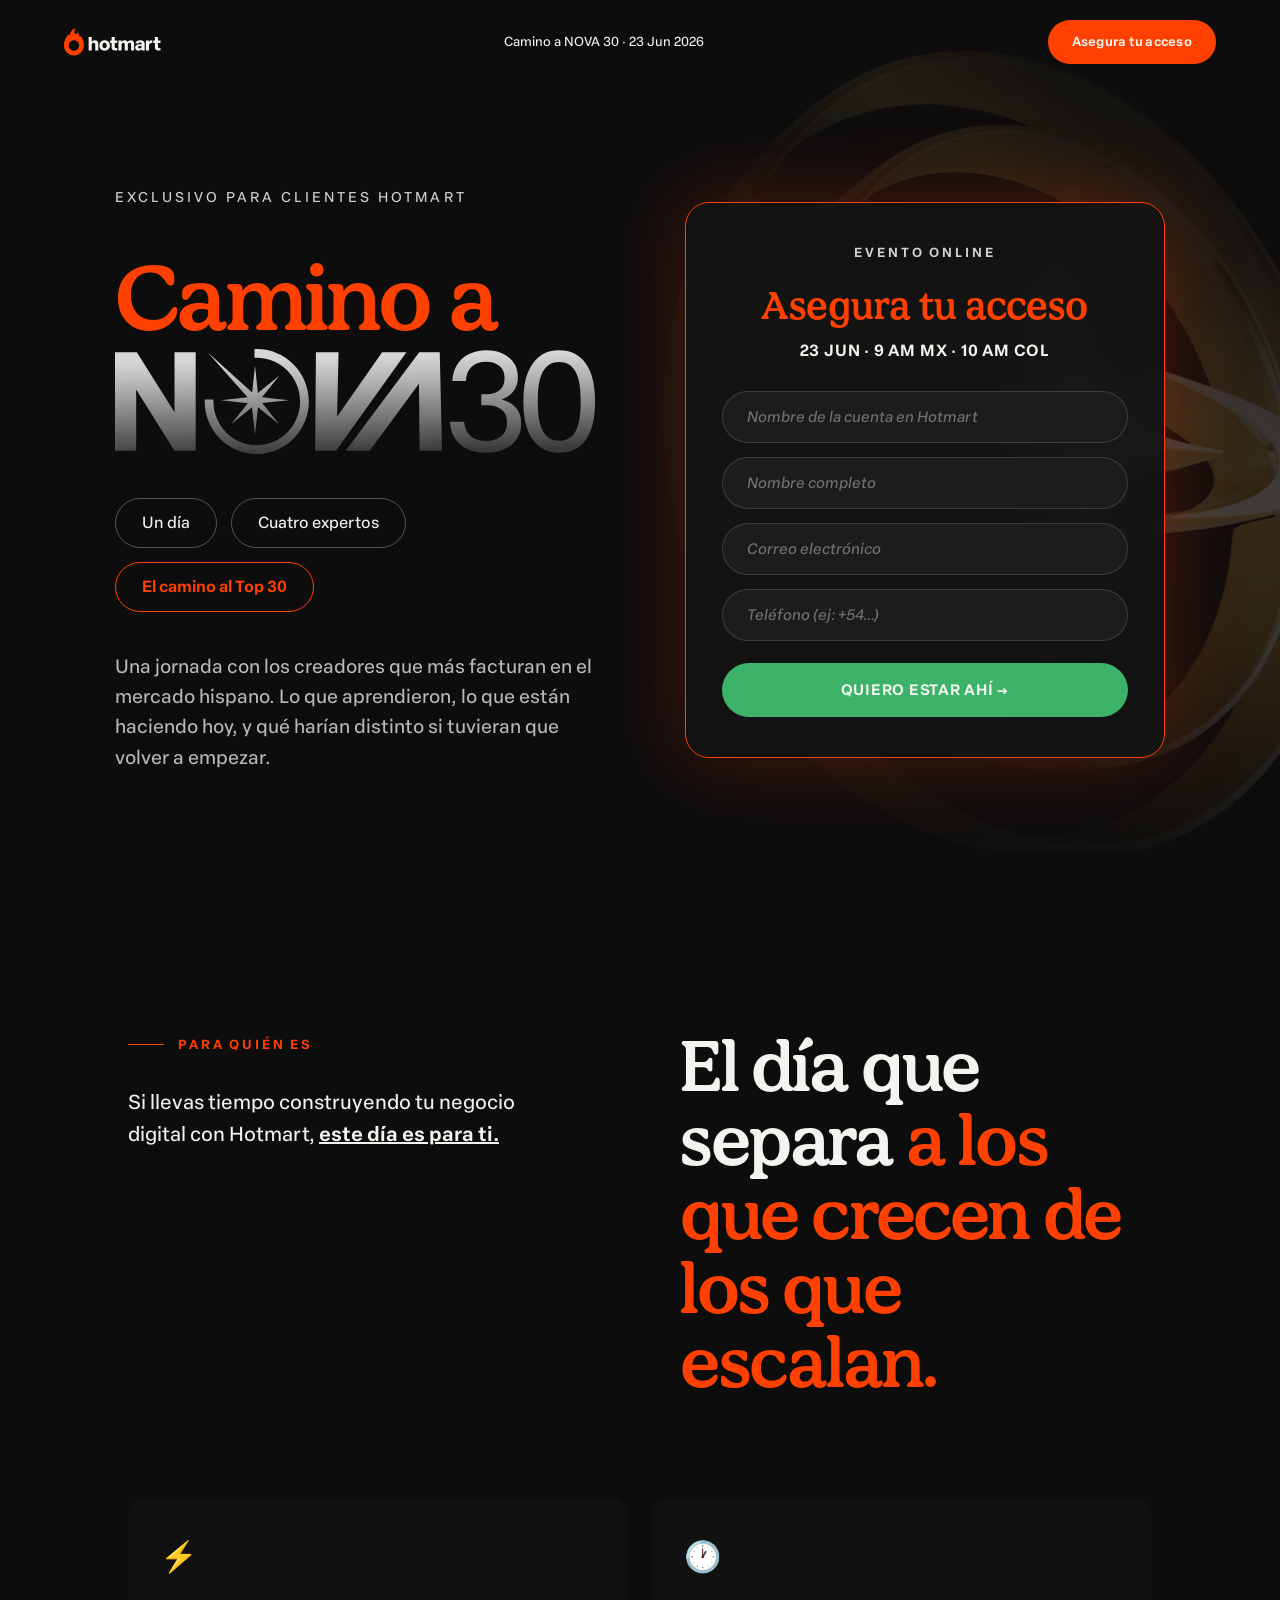
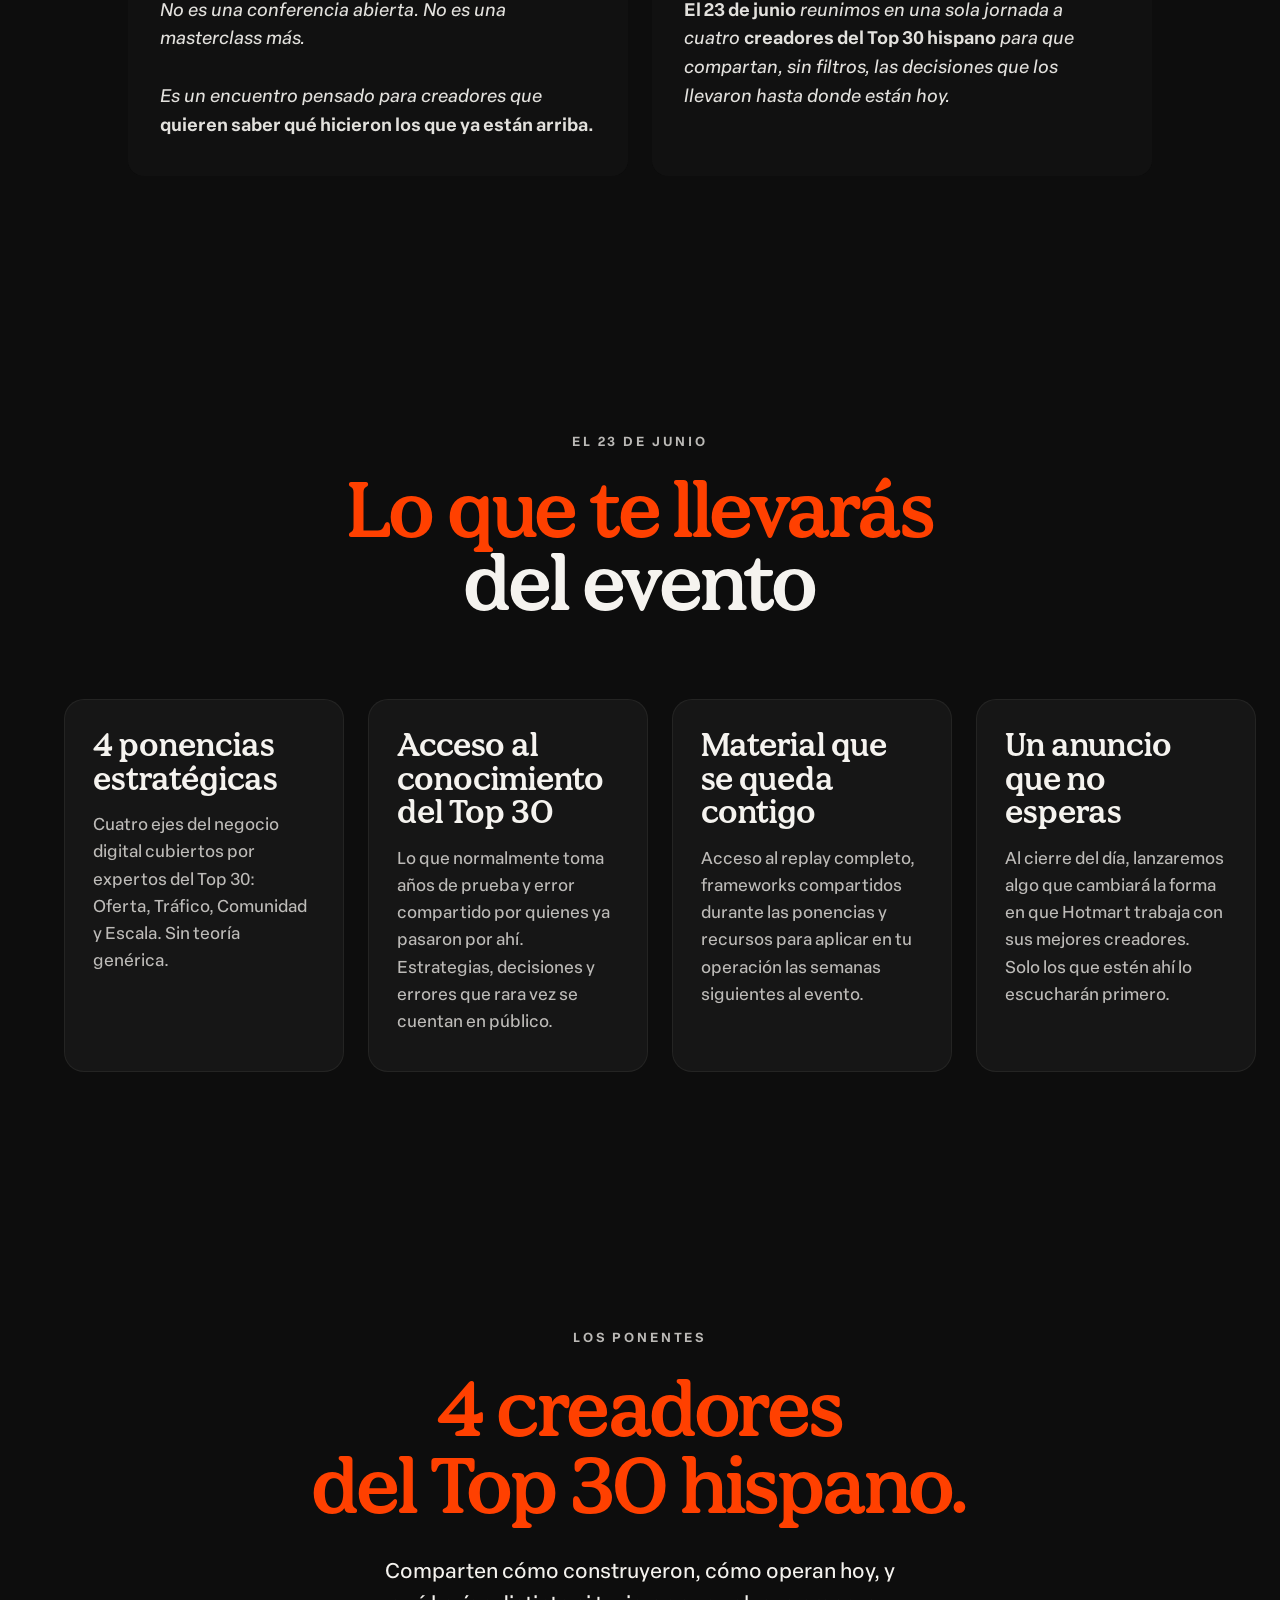
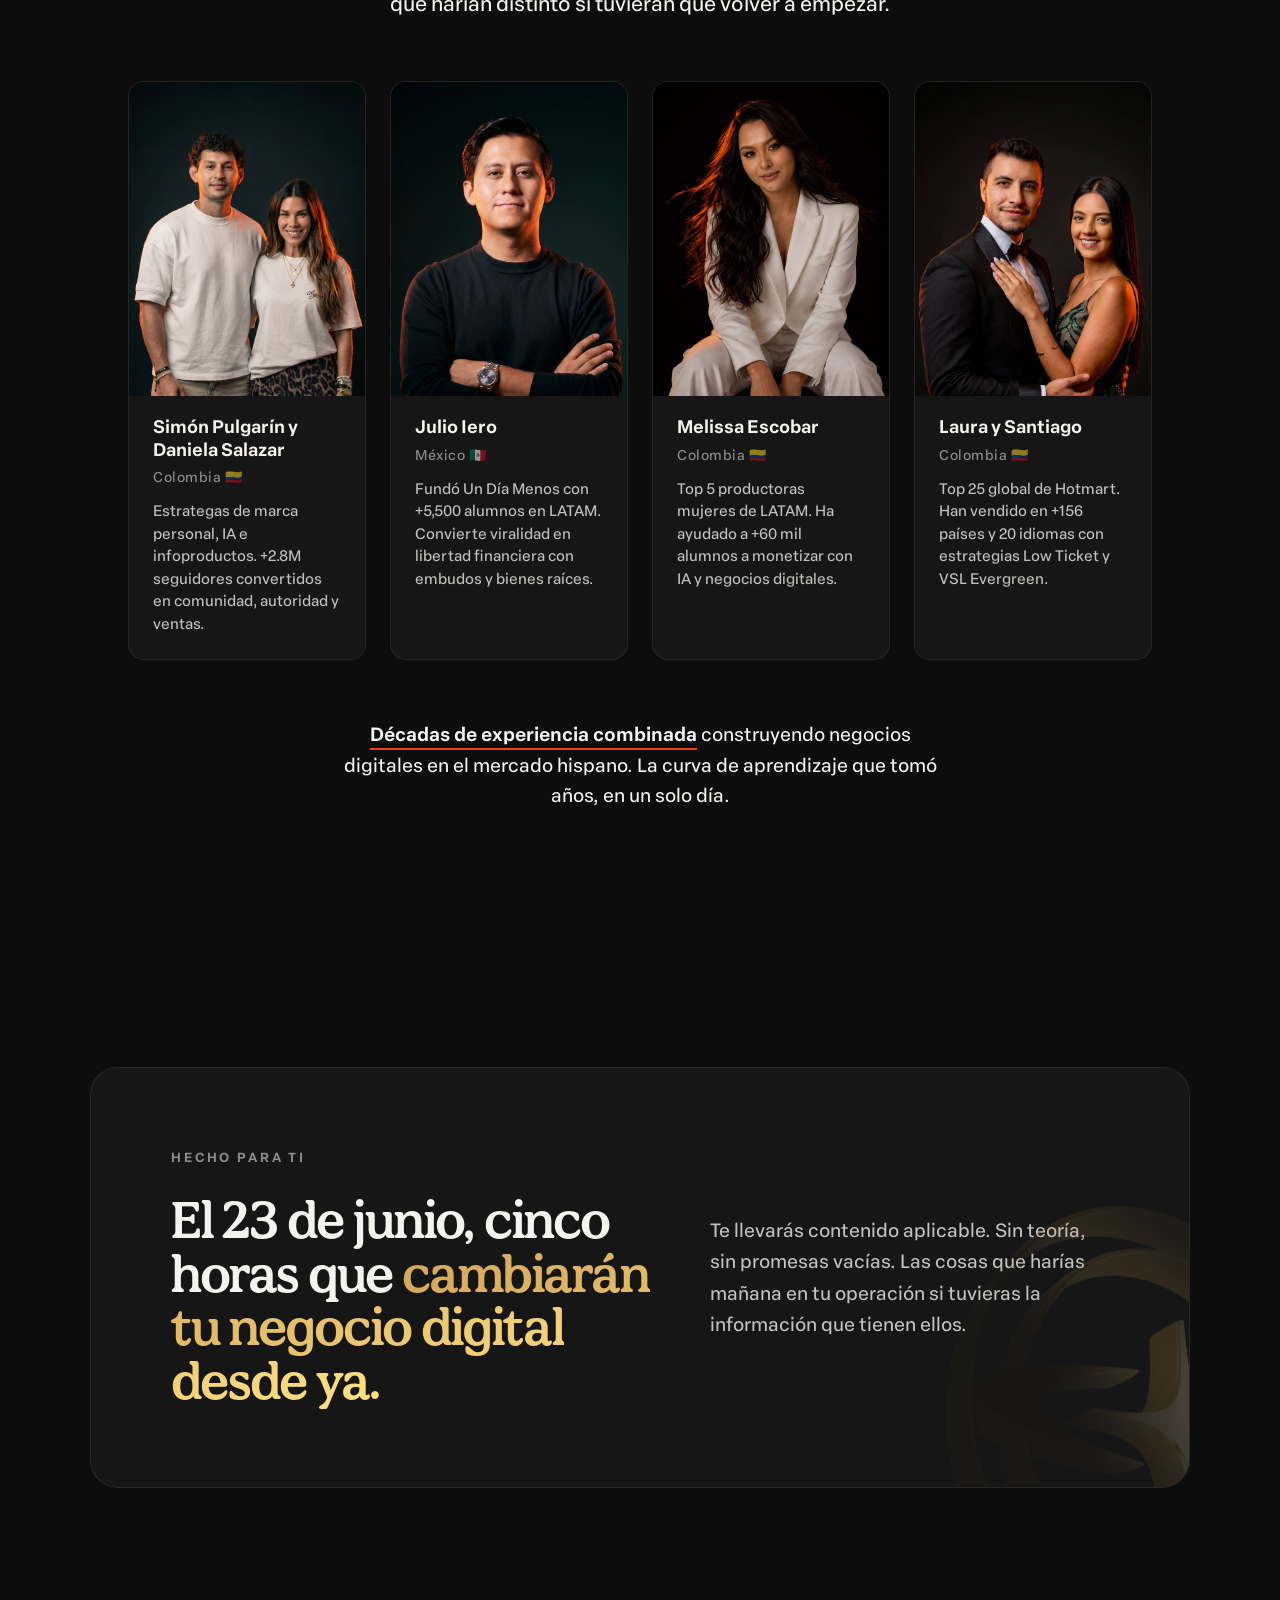
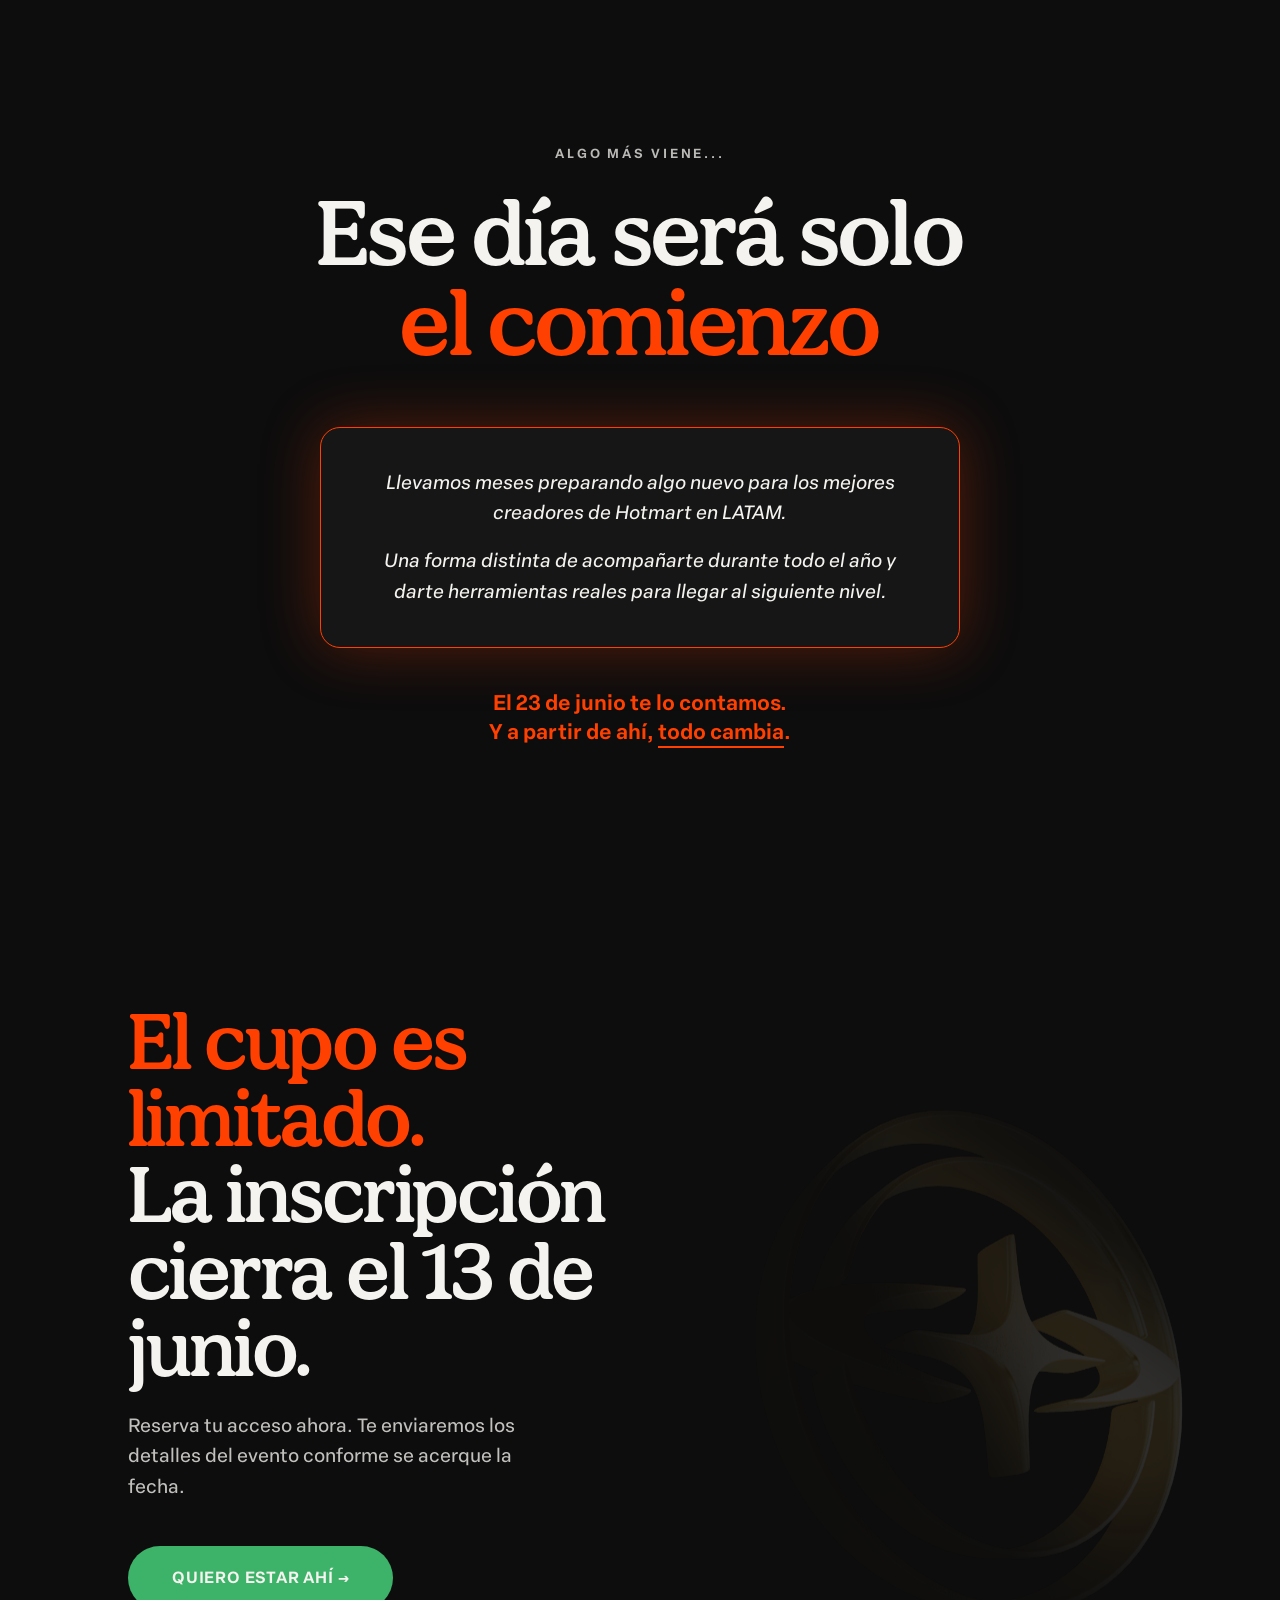
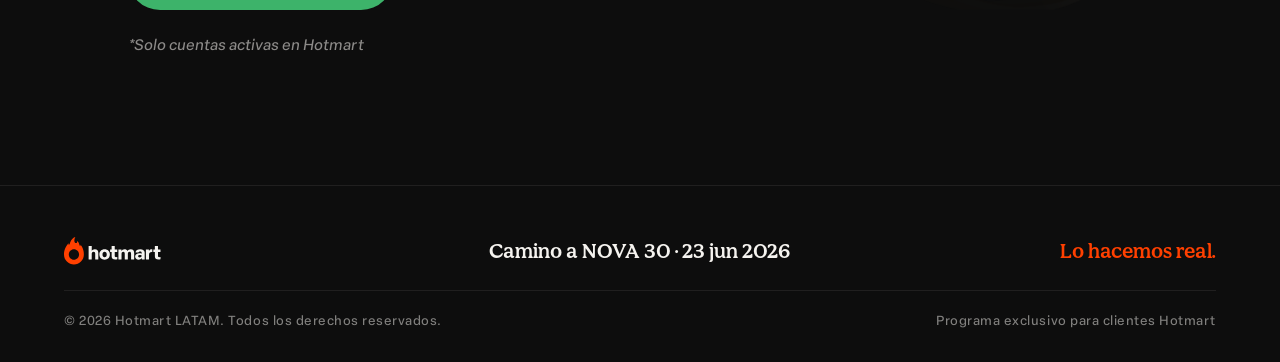
==== commit 2118f21d: "Add styles for speakers grid and speaker cards" ====
--- a/landing-gold/index.html
+++ b/landing-gold/index.html
@@ -12,6 +12,59 @@
 <link rel="preload" href="assets/fonts/HotmartSansRegular.woff2" as="font" type="font/woff2" crossorigin>
 <link rel="stylesheet" href="css/base.css">
 <link rel="stylesheet" href="css/blocks.css">
+  <style>
+.speakers-grid {
+  display: grid;
+  grid-template-columns: repeat(4, 1fr);
+  gap: 24px;
+  max-width: 1100px;
+  margin: 0 auto 60px;
+  text-align: left;
+}
+.speaker-card {
+  display: flex;
+  flex-direction: column;
+  background: var(--black-card);
+  border: 1px solid rgba(245, 243, 239, 0.06);
+  border-radius: 16px;
+  overflow: hidden;
+  transition: transform 0.4s var(--ease-out);
+}
+.speaker-card:hover { transform: translateY(-6px); }
+.speaker-card img {
+  width: 100%;
+  aspect-ratio: 3 / 4;
+  object-fit: cover;
+  object-position: center top;
+  display: block;
+  background: #0A0A0A;
+}
+.speaker-card h3 {
+  font-size: 18px;
+  line-height: 1.25;
+  margin: 20px 24px 6px;
+  font-weight: 700;
+  color: var(--cream);
+}
+.speaker-card .speaker-meta {
+  font-size: 14px;
+  color: rgba(245, 243, 239, 0.55);
+  margin: 0 24px 12px;
+  letter-spacing: 0.04em;
+}
+.speaker-card .speaker-bio {
+  font-size: 15px;
+  line-height: 1.5;
+  color: rgba(245, 243, 239, 0.78);
+  margin: 0 24px 24px;
+}
+@media (max-width: 980px) {
+  .speakers-grid { grid-template-columns: repeat(2, 1fr); gap: 20px; max-width: 560px; }
+}
+@media (max-width: 560px) {
+  .speakers-grid { grid-template-columns: 1fr; gap: 24px; max-width: 360px; }
+}
+</style>
 </head>
 <body>
 
--- a/landing-gold/css/blocks.css
+++ b/landing-gold/css/blocks.css
@@ -901,3 +901,149 @@
   .hero-camino { font-size: 56px; }
   .personalizado-card { padding: 40px 24px; }
 }
+/* ============================================
+   SPEAKERS GRID — Bloque 4 (ponentes reales)
+   ============================================ */
+.speakers-grid {
+  display: grid;
+  grid-template-columns: repeat(4, 1fr);
+  gap: 24px;
+  max-width: 1100px;
+  margin: 0 auto 60px;
+  text-align: left;
+}
+
+.speaker-card {
+  display: flex;
+  flex-direction: column;
+  background: var(--black-card);
+  border: 1px solid rgba(245, 243, 239, 0.06);
+  border-radius: 16px;
+  overflow: hidden;
+  transition: transform 0.4s var(--ease-out);
+}
+
+.speaker-card:hover {
+  transform: translateY(-6px);
+}
+
+.speaker-card img {
+  width: 100%;
+  aspect-ratio: 3 / 4;
+  object-fit: cover;
+  object-position: center top;
+  display: block;
+  background: #0A0A0A;
+}
+
+.speaker-card h3 {
+  font-size: 18px;
+  line-height: 1.25;
+  margin: 20px 24px 6px;
+  font-weight: 700;
+  color: var(--cream);
+}
+
+.speaker-card .speaker-meta {
+  font-size: 14px;
+  color: rgba(245, 243, 239, 0.55);
+  margin: 0 24px 12px;
+  letter-spacing: 0.04em;
+}
+
+.speaker-card .speaker-bio {
+  font-size: 15px;
+  line-height: 1.5;
+  color: rgba(245, 243, 239, 0.78);
+  margin: 0 24px 24px;
+}
+
+/* Tablet */
+@media (max-width: 980px) {
+  .speakers-grid {
+    grid-template-columns: repeat(2, 1fr);
+    gap: 20px;
+    max-width: 560px;
+  }
+}
+
+/* Mobile */
+@media (max-width: 560px) {
+  .speakers-grid {
+    grid-template-columns: 1fr;
+    gap: 24px;
+    max-width: 360px;
+  }
+}
+/* ============================================
+   SPEAKERS GRID — ponentes reales
+   ============================================ */
+.speakers-grid {
+  display: grid;
+  grid-template-columns: repeat(4, 1fr);
+  gap: 24px;
+  max-width: 1100px;
+  margin: 0 auto 60px;
+  text-align: left;
+}
+
+.speaker-card {
+  display: flex;
+  flex-direction: column;
+  background: var(--black-card);
+  border: 1px solid rgba(245, 243, 239, 0.06);
+  border-radius: 16px;
+  overflow: hidden;
+  transition: transform 0.4s var(--ease-out);
+}
+
+.speaker-card:hover {
+  transform: translateY(-6px);
+}
+
+.speaker-card img {
+  width: 100%;
+  aspect-ratio: 3 / 4;
+  object-fit: cover;
+  object-position: center top;
+  display: block;
+  background: #0A0A0A;
+}
+
+.speaker-card h3 {
+  font-size: 18px;
+  line-height: 1.25;
+  margin: 20px 24px 6px;
+  font-weight: 700;
+  color: var(--cream);
+}
+
+.speaker-card .speaker-meta {
+  font-size: 14px;
+  color: rgba(245, 243, 239, 0.55);
+  margin: 0 24px 12px;
+  letter-spacing: 0.04em;
+}
+
+.speaker-card .speaker-bio {
+  font-size: 15px;
+  line-height: 1.5;
+  color: rgba(245, 243, 239, 0.78);
+  margin: 0 24px 24px;
+}
+
+@media (max-width: 980px) {
+  .speakers-grid {
+    grid-template-columns: repeat(2, 1fr);
+    gap: 20px;
+    max-width: 560px;
+  }
+}
+
+@media (max-width: 560px) {
+  .speakers-grid {
+    grid-template-columns: 1fr;
+    gap: 24px;
+    max-width: 360px;
+  }
+}
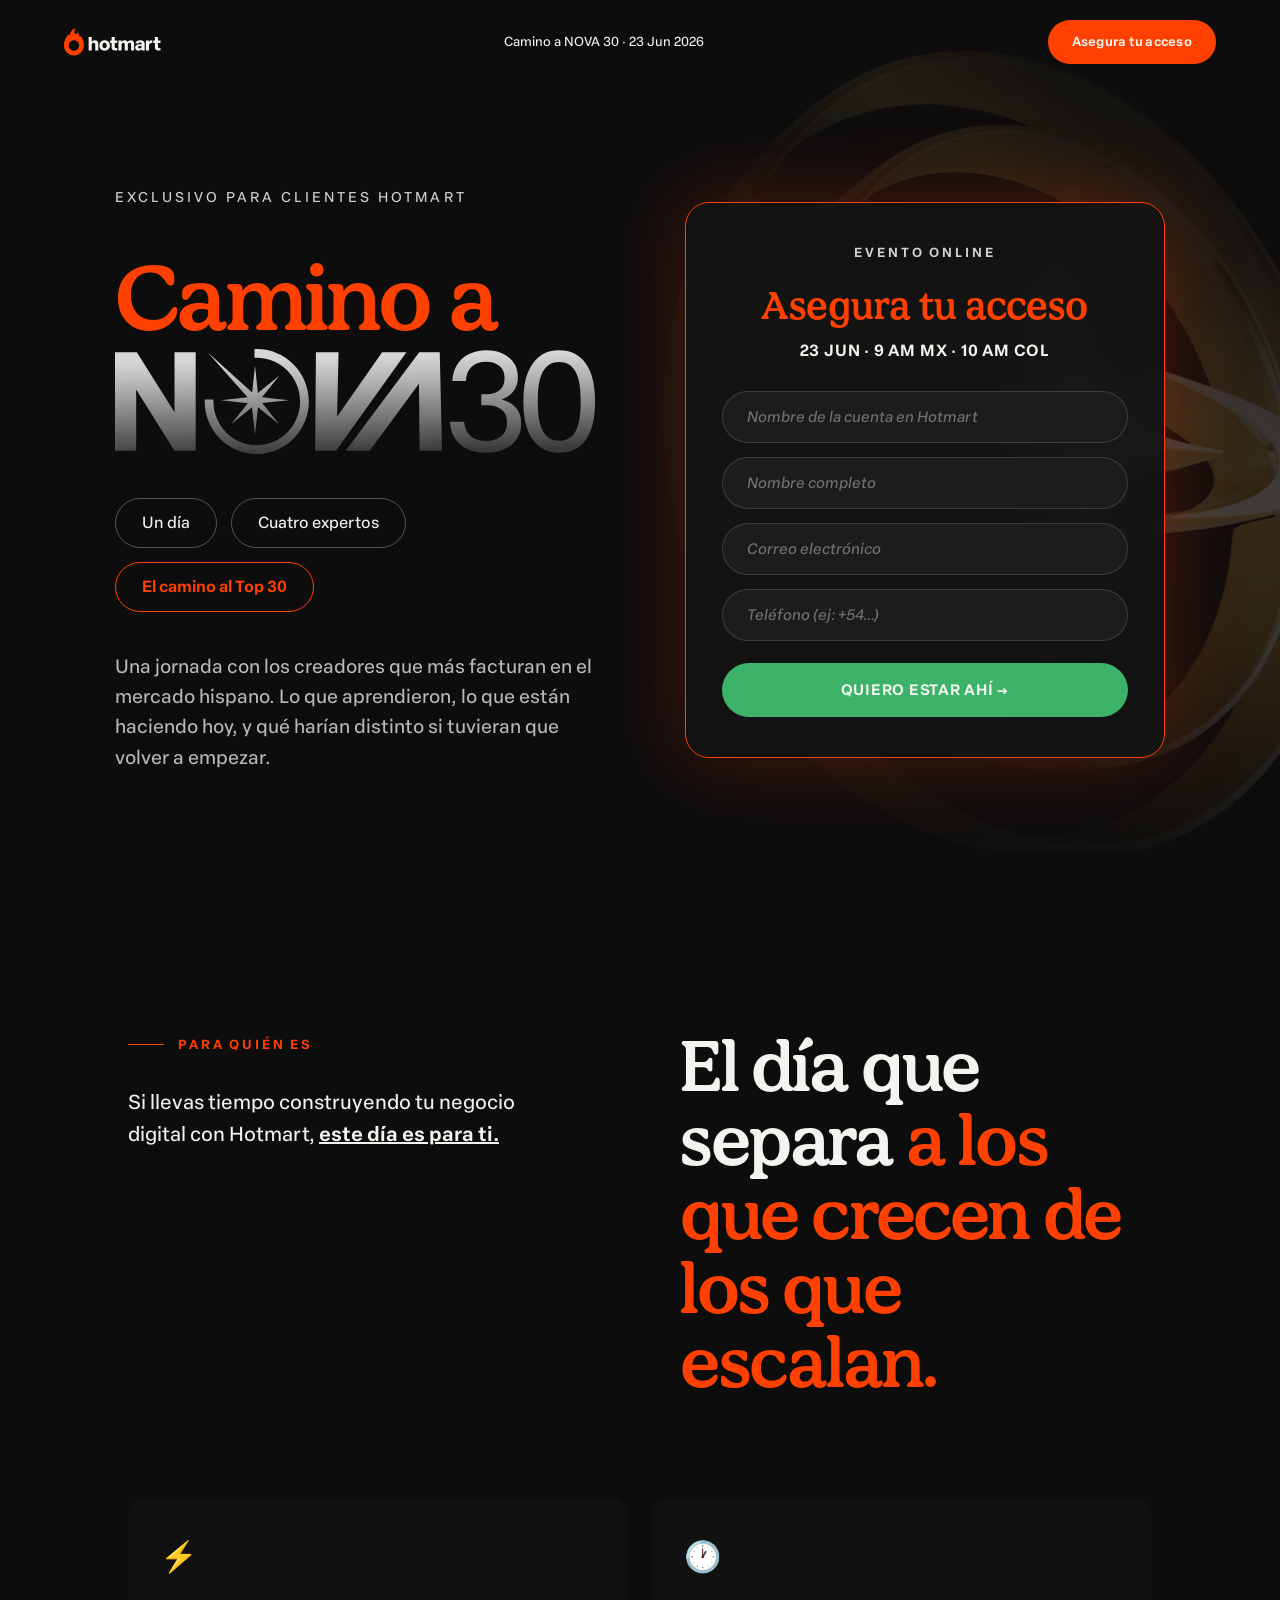
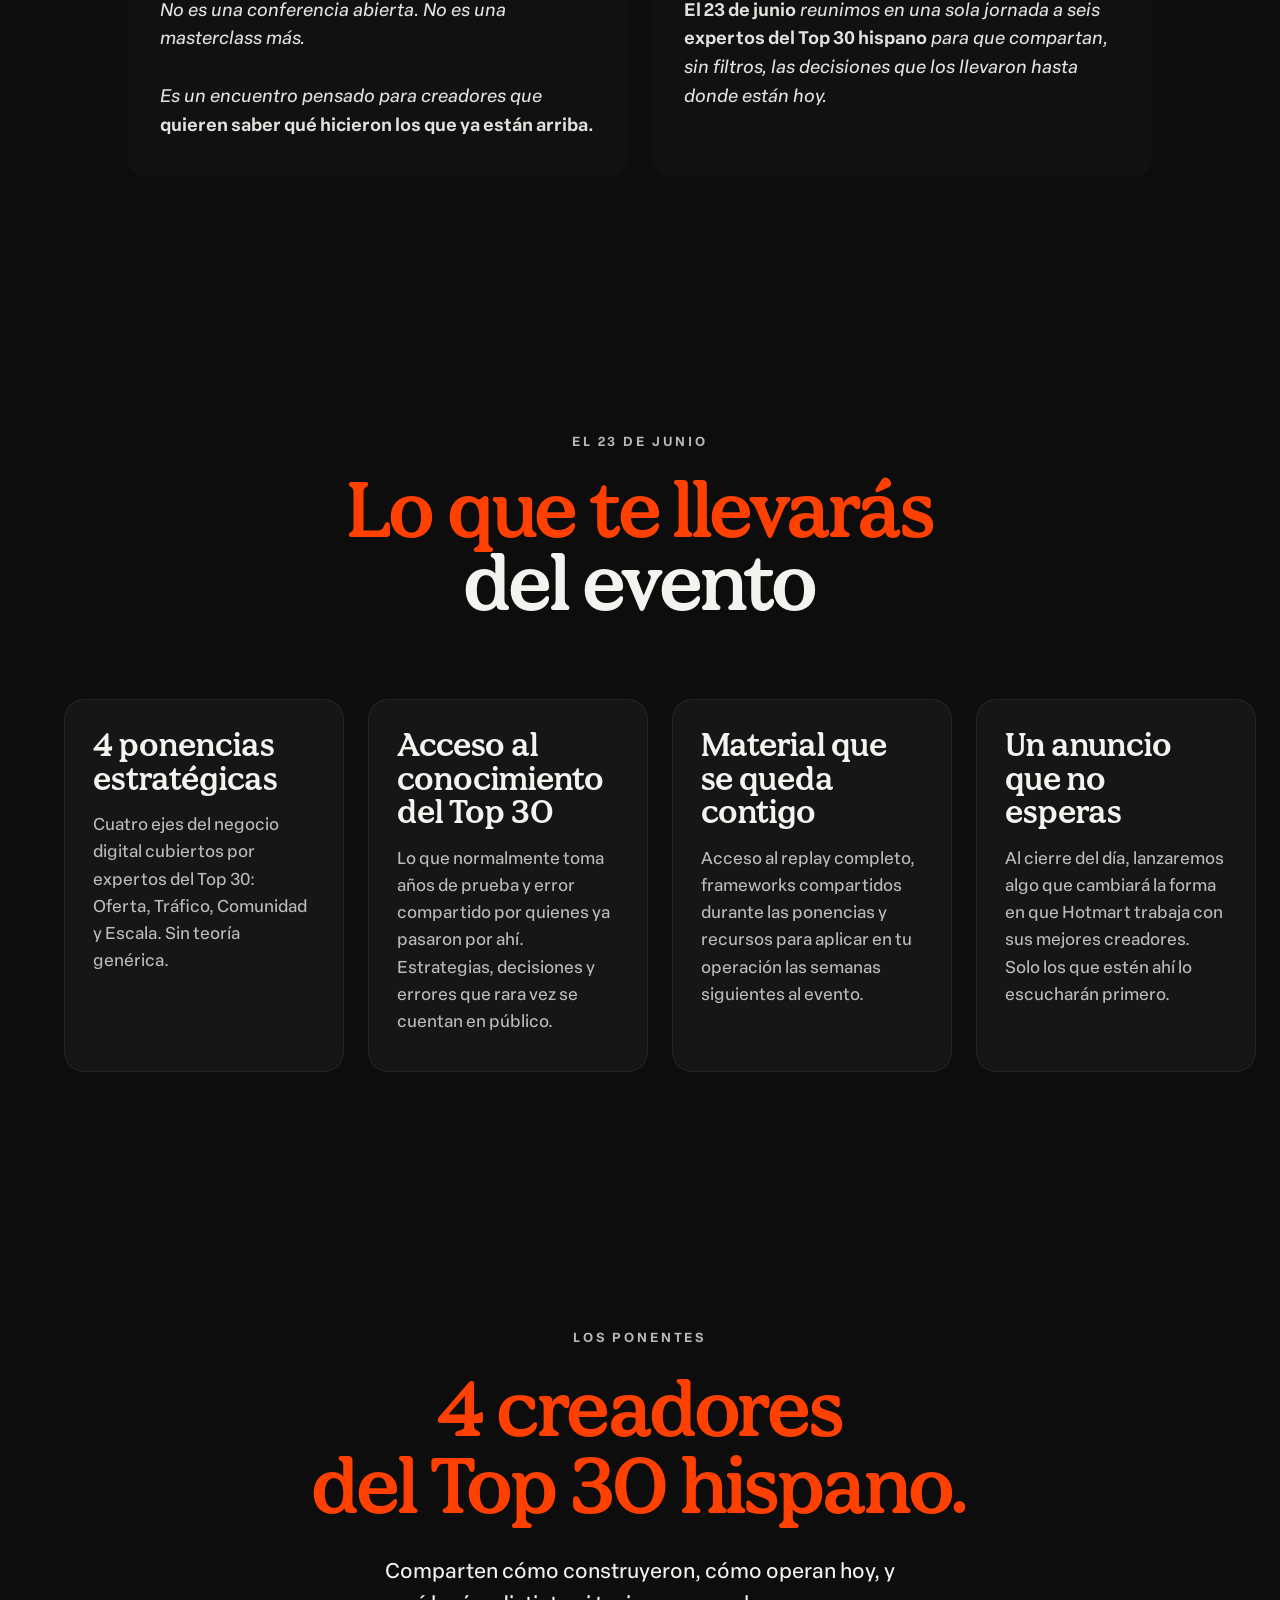
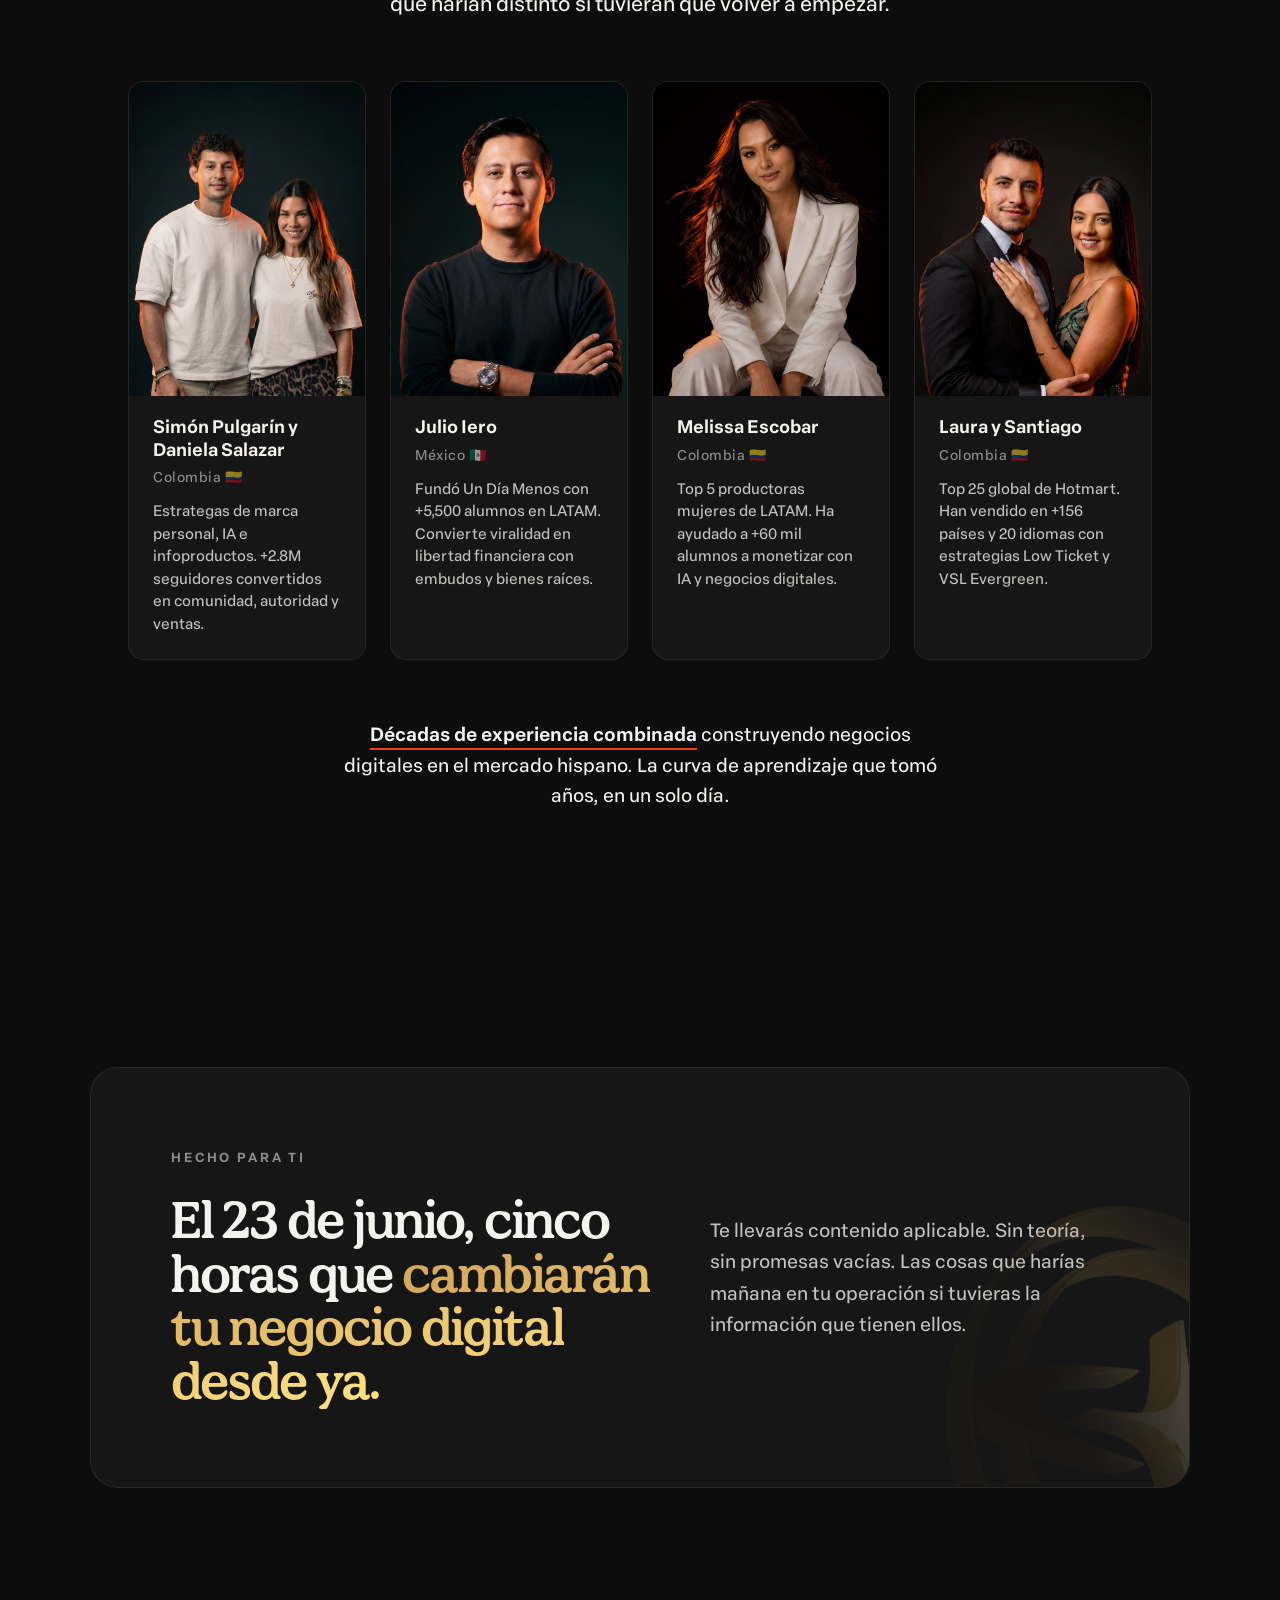
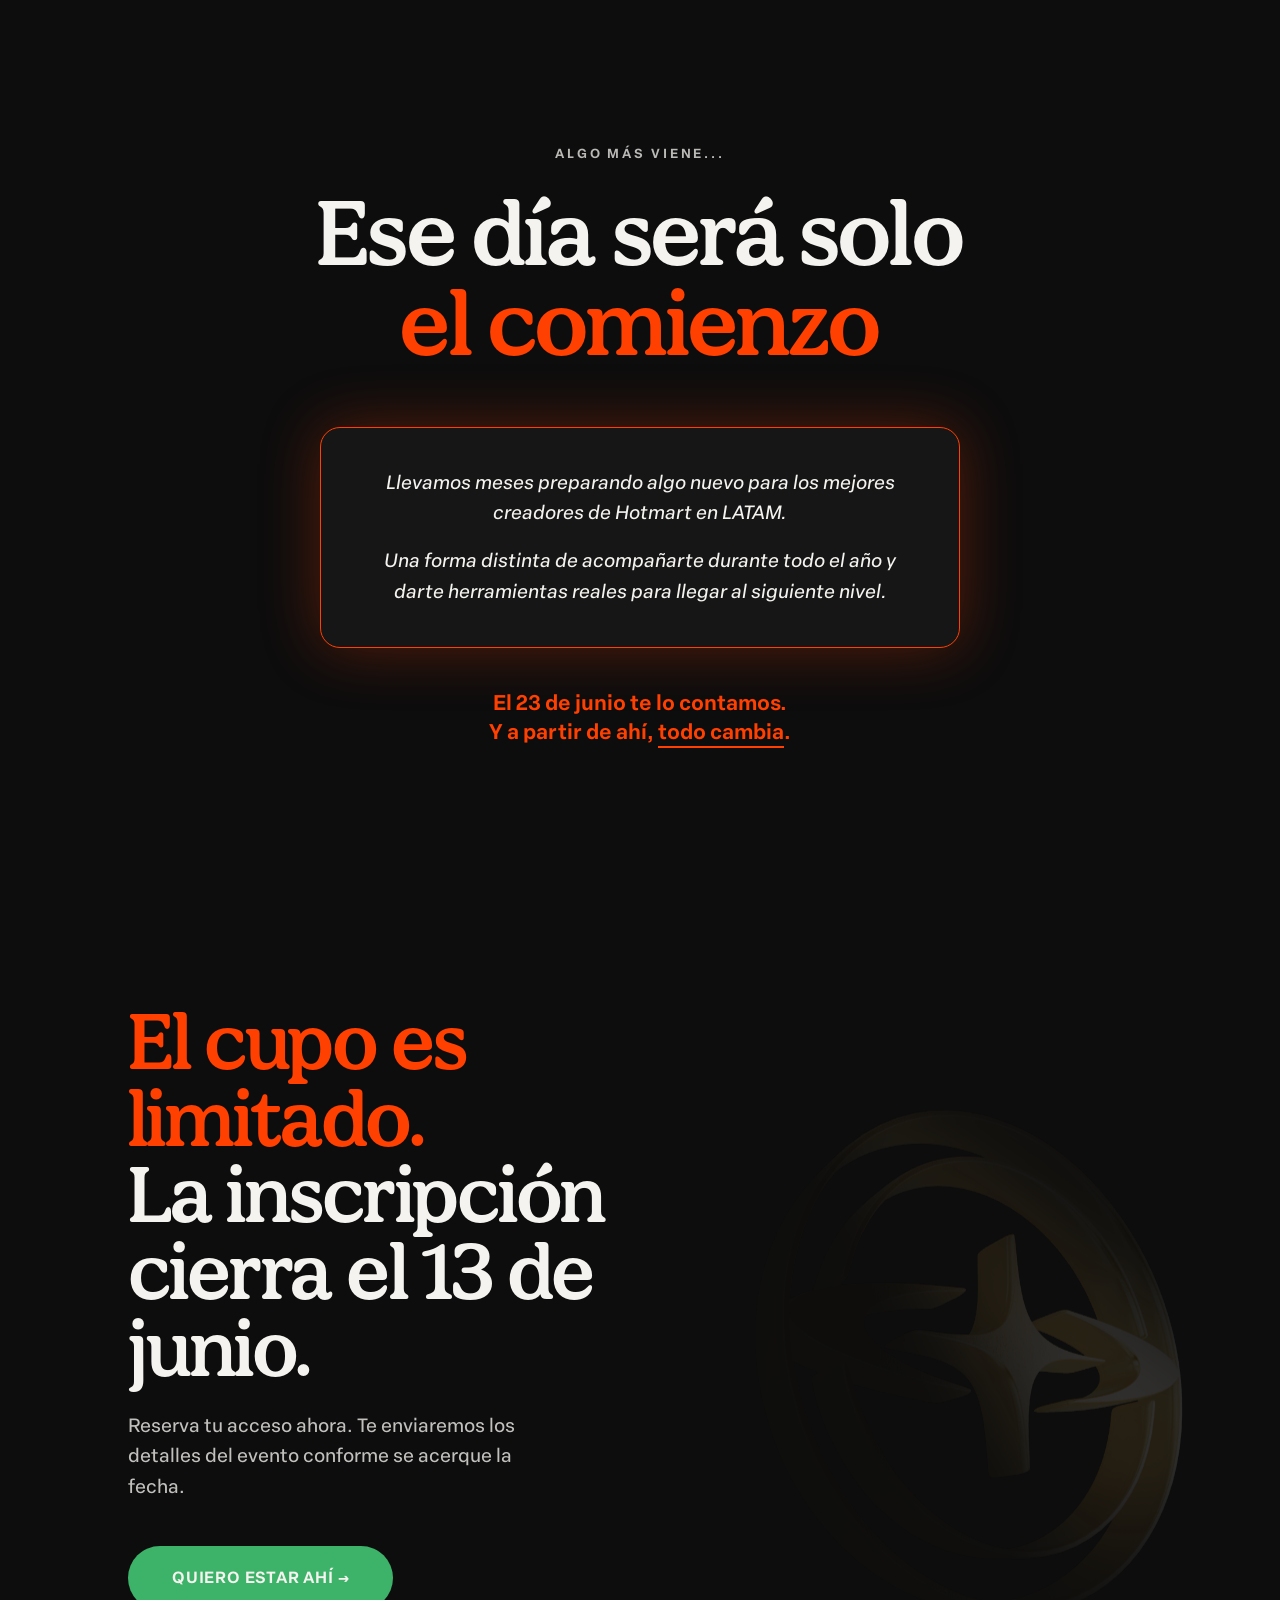
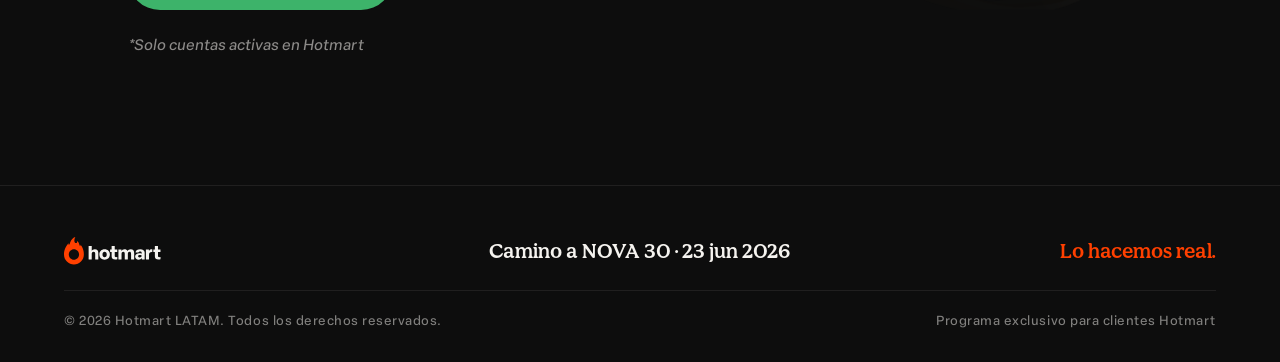
==== commit 161fd0d4: "Update description and expert count in index.html" ====
--- a/landing-gold/index.html
+++ b/landing-gold/index.html
@@ -6,7 +6,7 @@
 <title>Camino a NOVA 30 — Hotmart</title>
 <meta name="description" content="Una jornada con los creadores que más facturan en el mercado hispano. 23 de junio 2026. Exclusivo para clientes Hotmart.">
 <meta property="og:title" content="Camino a NOVA 30 — Hotmart">
-<meta property="og:description" content="Un día. Cuatro expertos. El camino al Top 30.">
+<meta property="og:description" content="Un día. Seis expertos. El camino al Top 30.">
 <meta property="og:type" content="website">
 <link rel="preload" href="assets/fonts/HotmartDisplay-Regular.woff2" as="font" type="font/woff2" crossorigin>
 <link rel="preload" href="assets/fonts/HotmartSansRegular.woff2" as="font" type="font/woff2" crossorigin>
@@ -169,7 +169,7 @@
       <div class="pq-card reveal" data-reveal-delay="300">
         <div class="pq-card-icon">🕐</div>
         <p>
-          <em><strong>El 23 de junio</strong> reunimos en una sola jornada a cuatro <strong>creadores del Top 30 hispano</strong> para que compartan, sin filtros, las decisiones que los llevaron hasta donde están hoy.</em>
+          <em><strong>El 23 de junio</strong> reunimos en una sola jornada a seis <strong>expertos del Top 30 hispano</strong> para que compartan, sin filtros, las decisiones que los llevaron hasta donde están hoy.</em>
         </p>
       </div>
     </div>
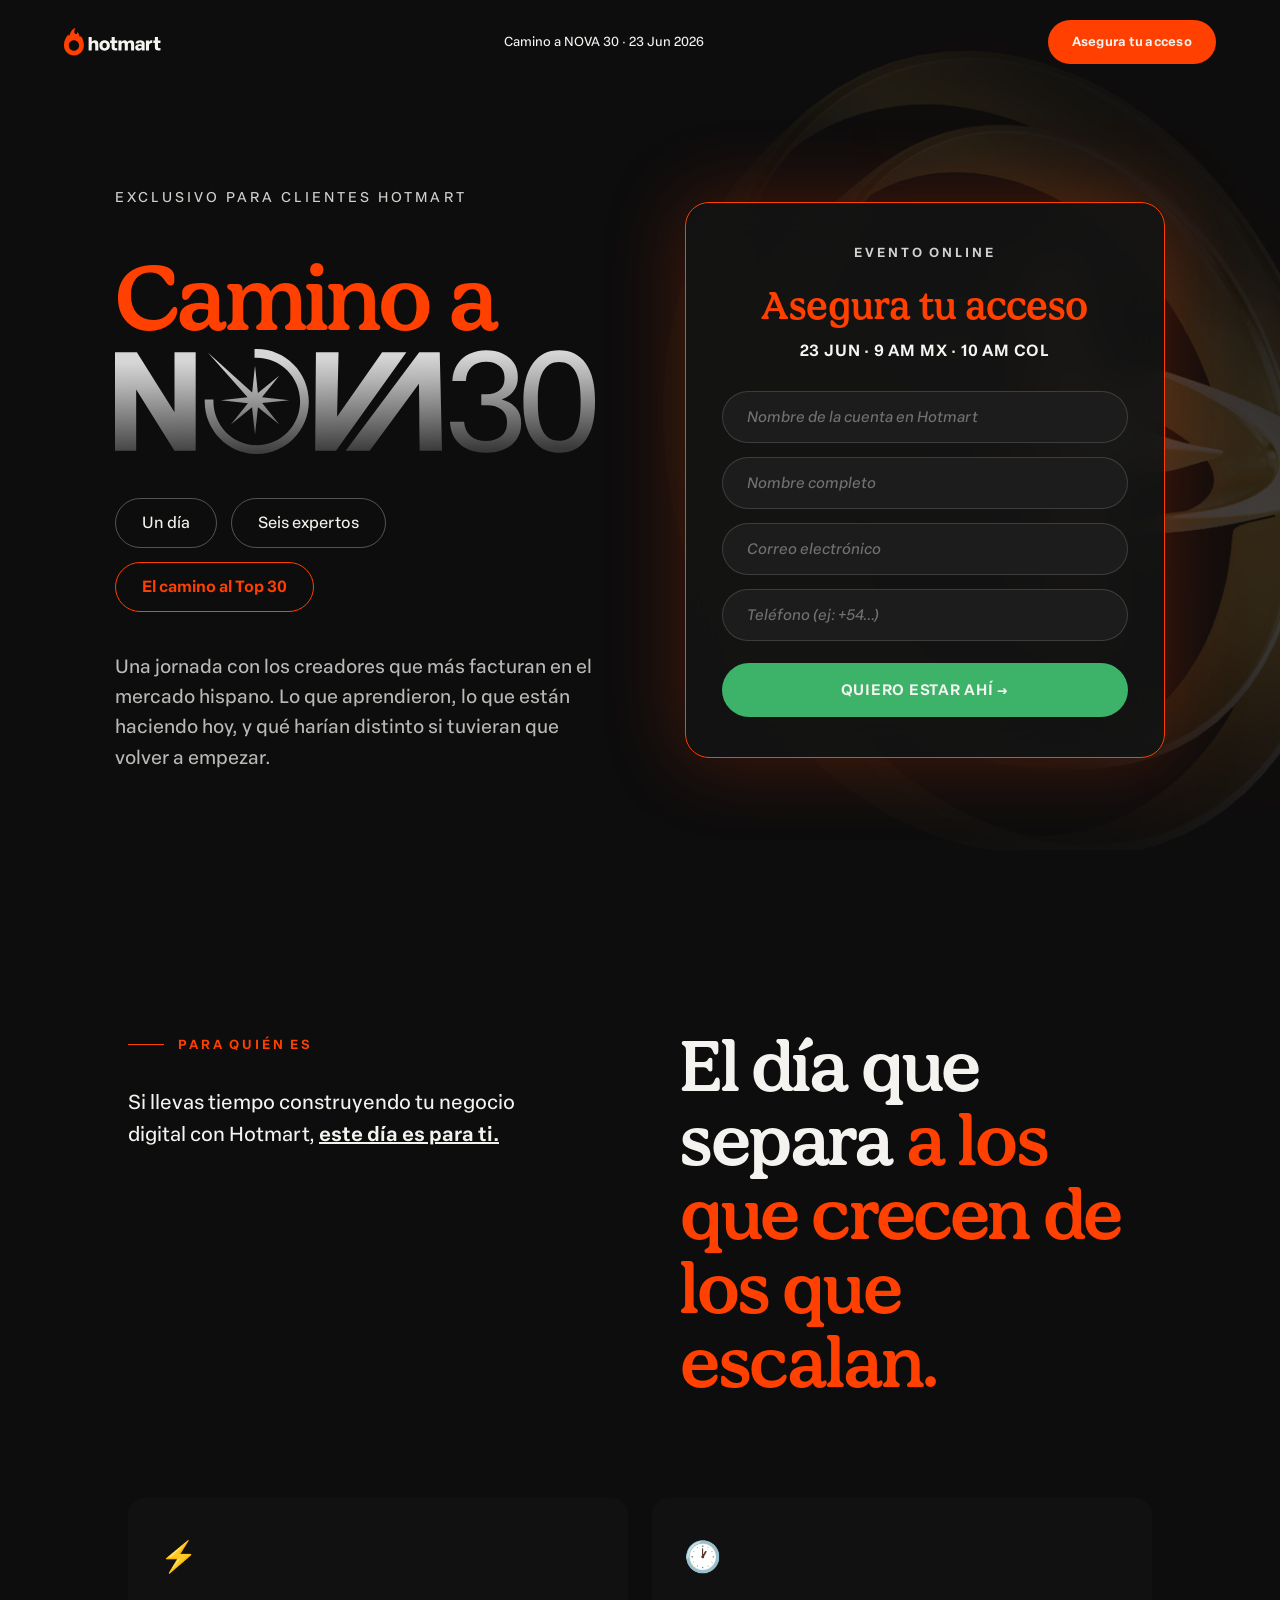
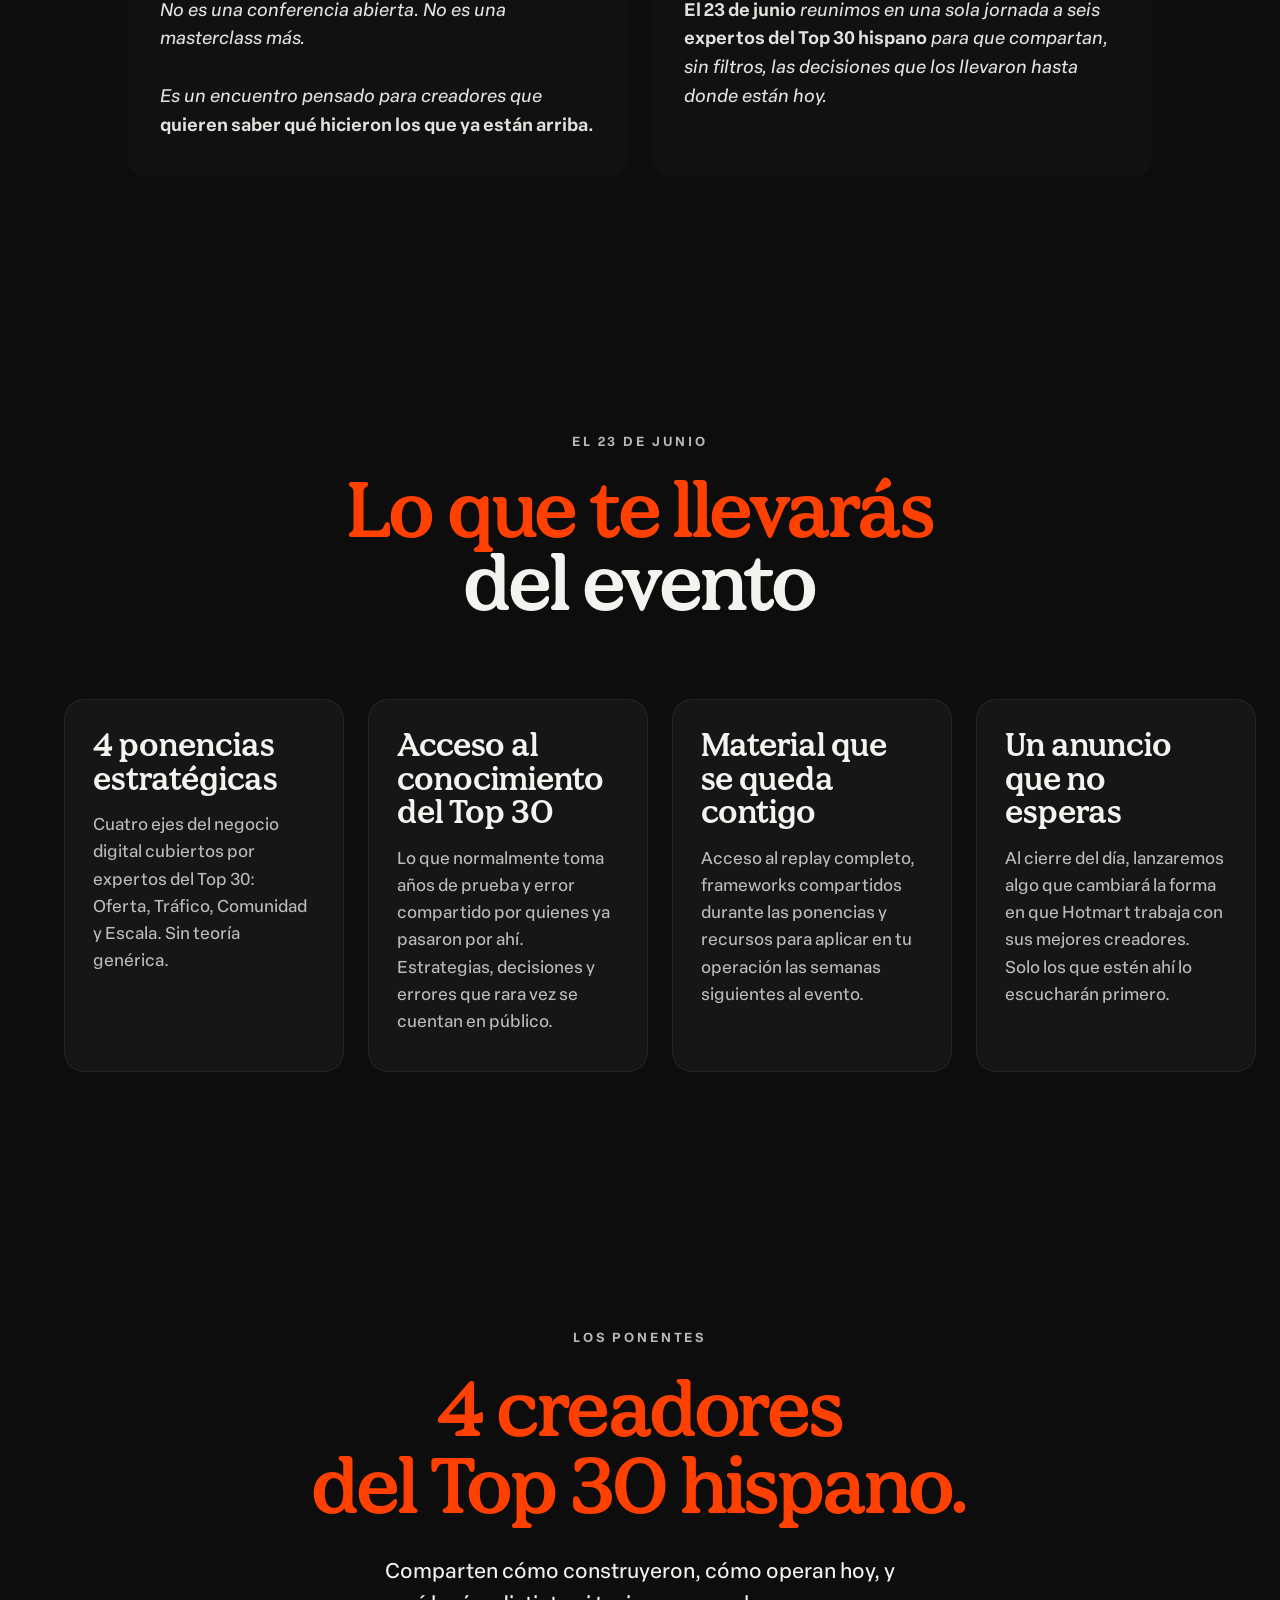
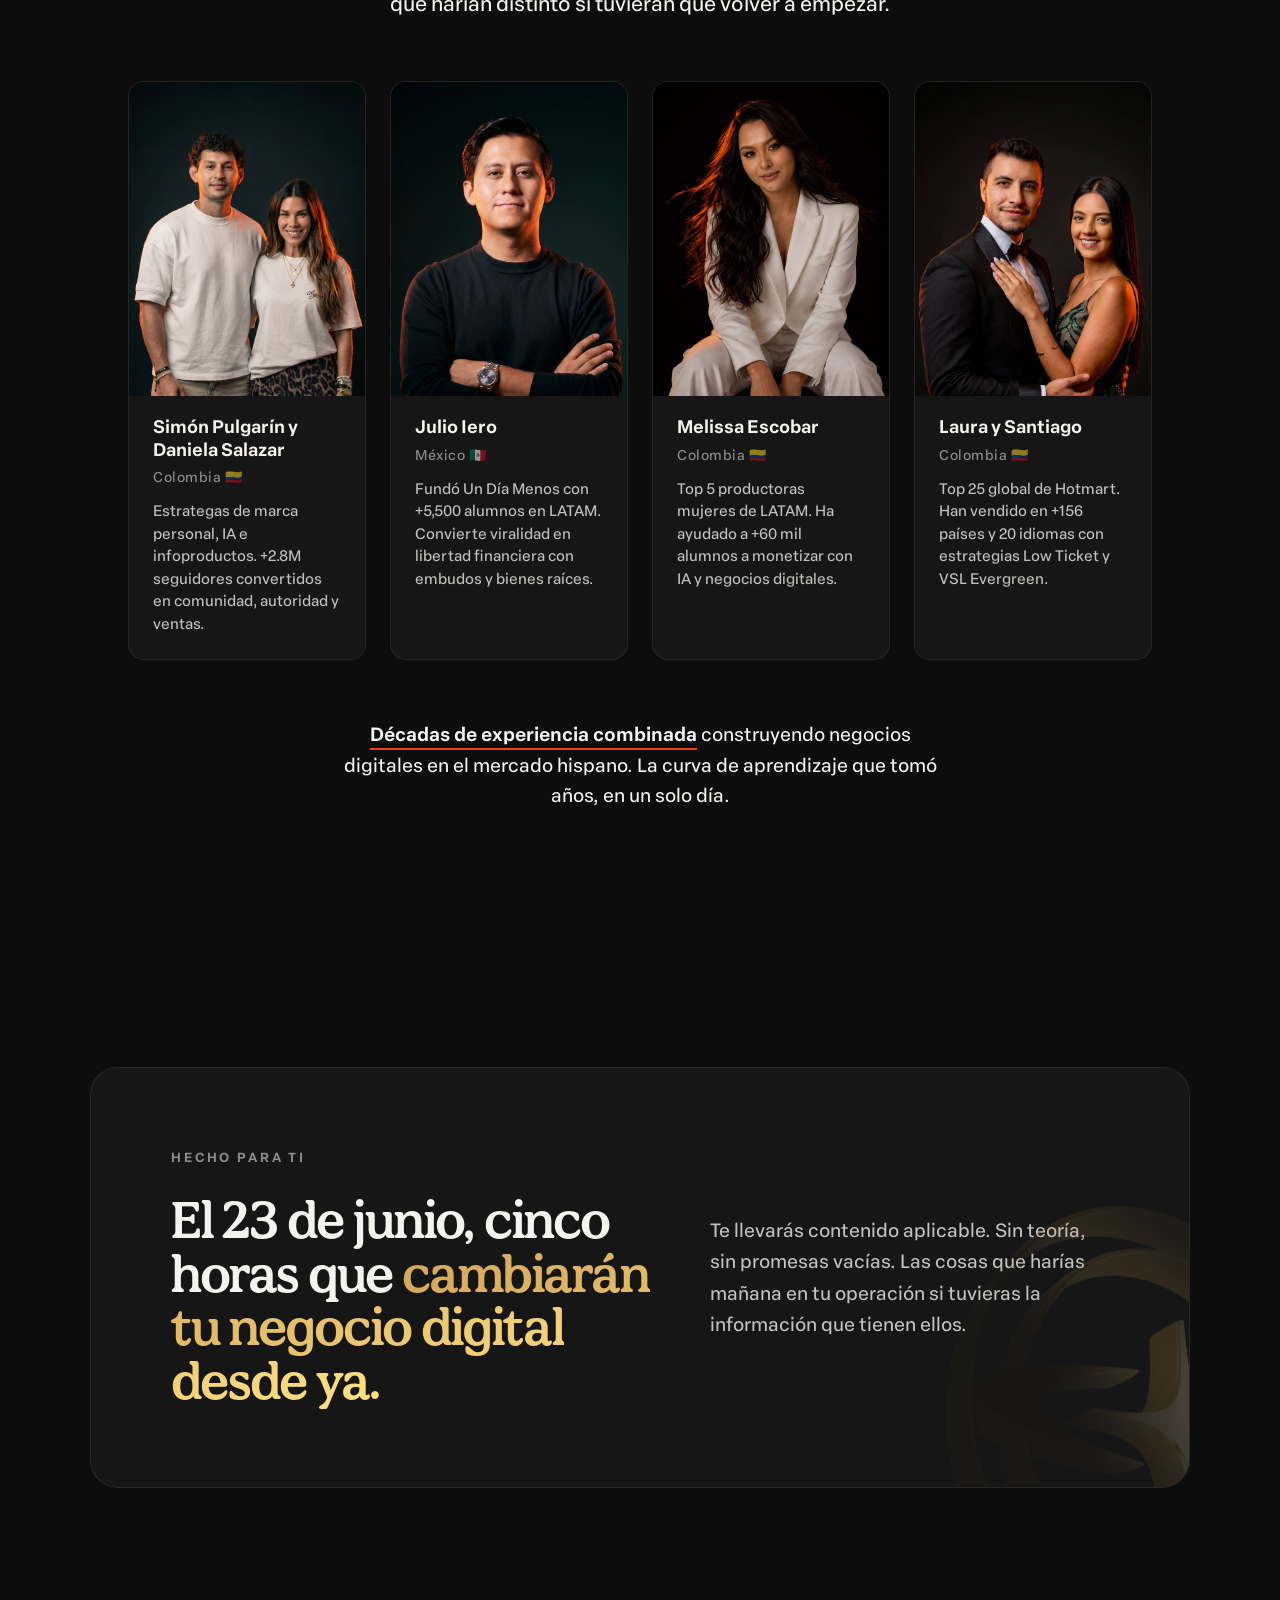
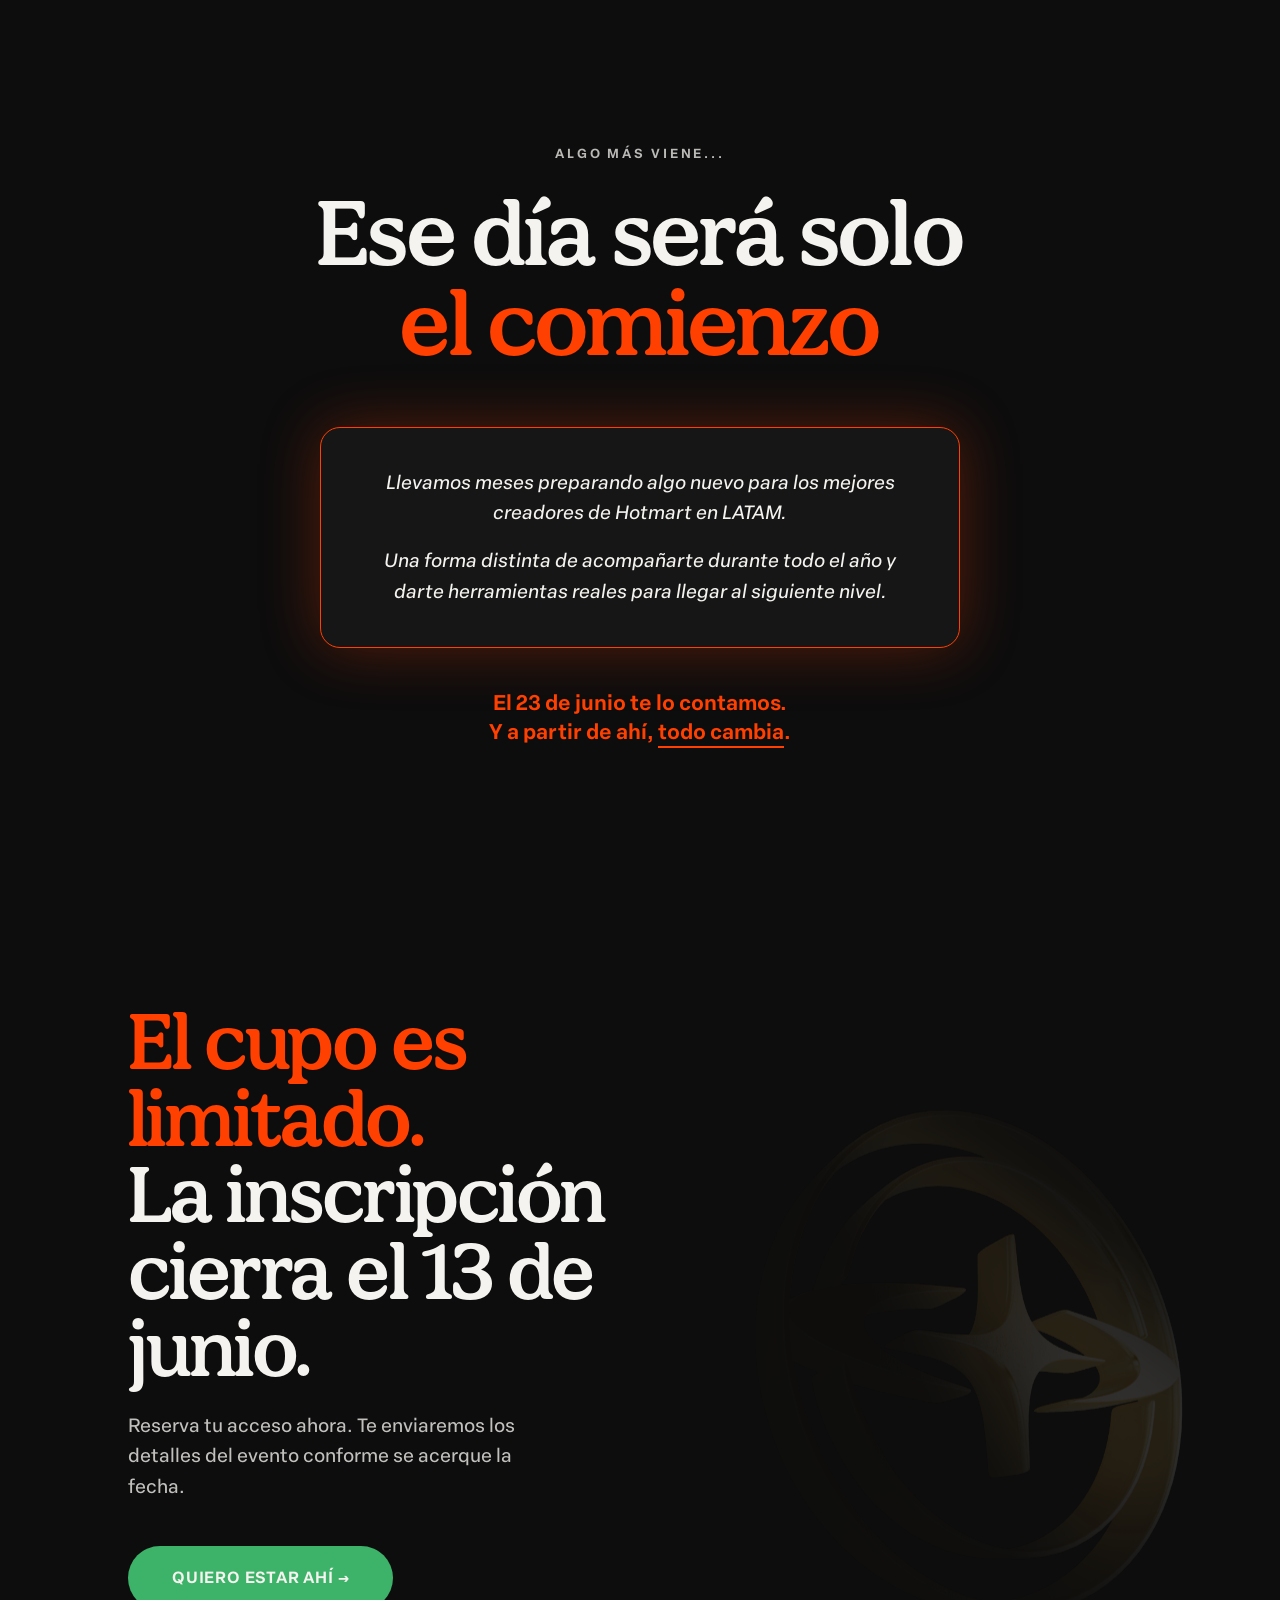
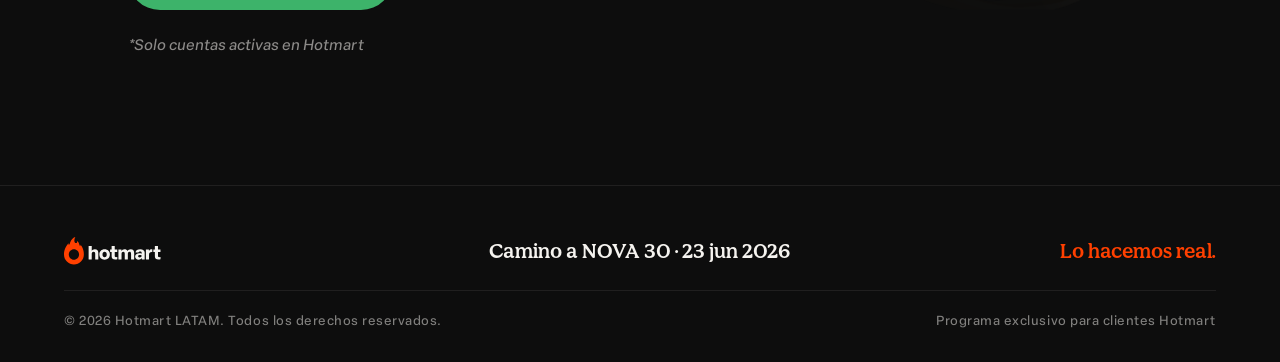
==== commit 995992bf: "Change 'Cuatro expertos' to 'Seis expertos'" ====
--- a/landing-gold/index.html
+++ b/landing-gold/index.html
@@ -100,7 +100,7 @@
 
     <div class="hero-chips">
       <span class="hero-chip">Un día</span>
-      <span class="hero-chip">Cuatro expertos</span>
+      <span class="hero-chip">Seis expertos</span>
       <span class="hero-chip accent">El camino al Top 30</span>
     </div>
 
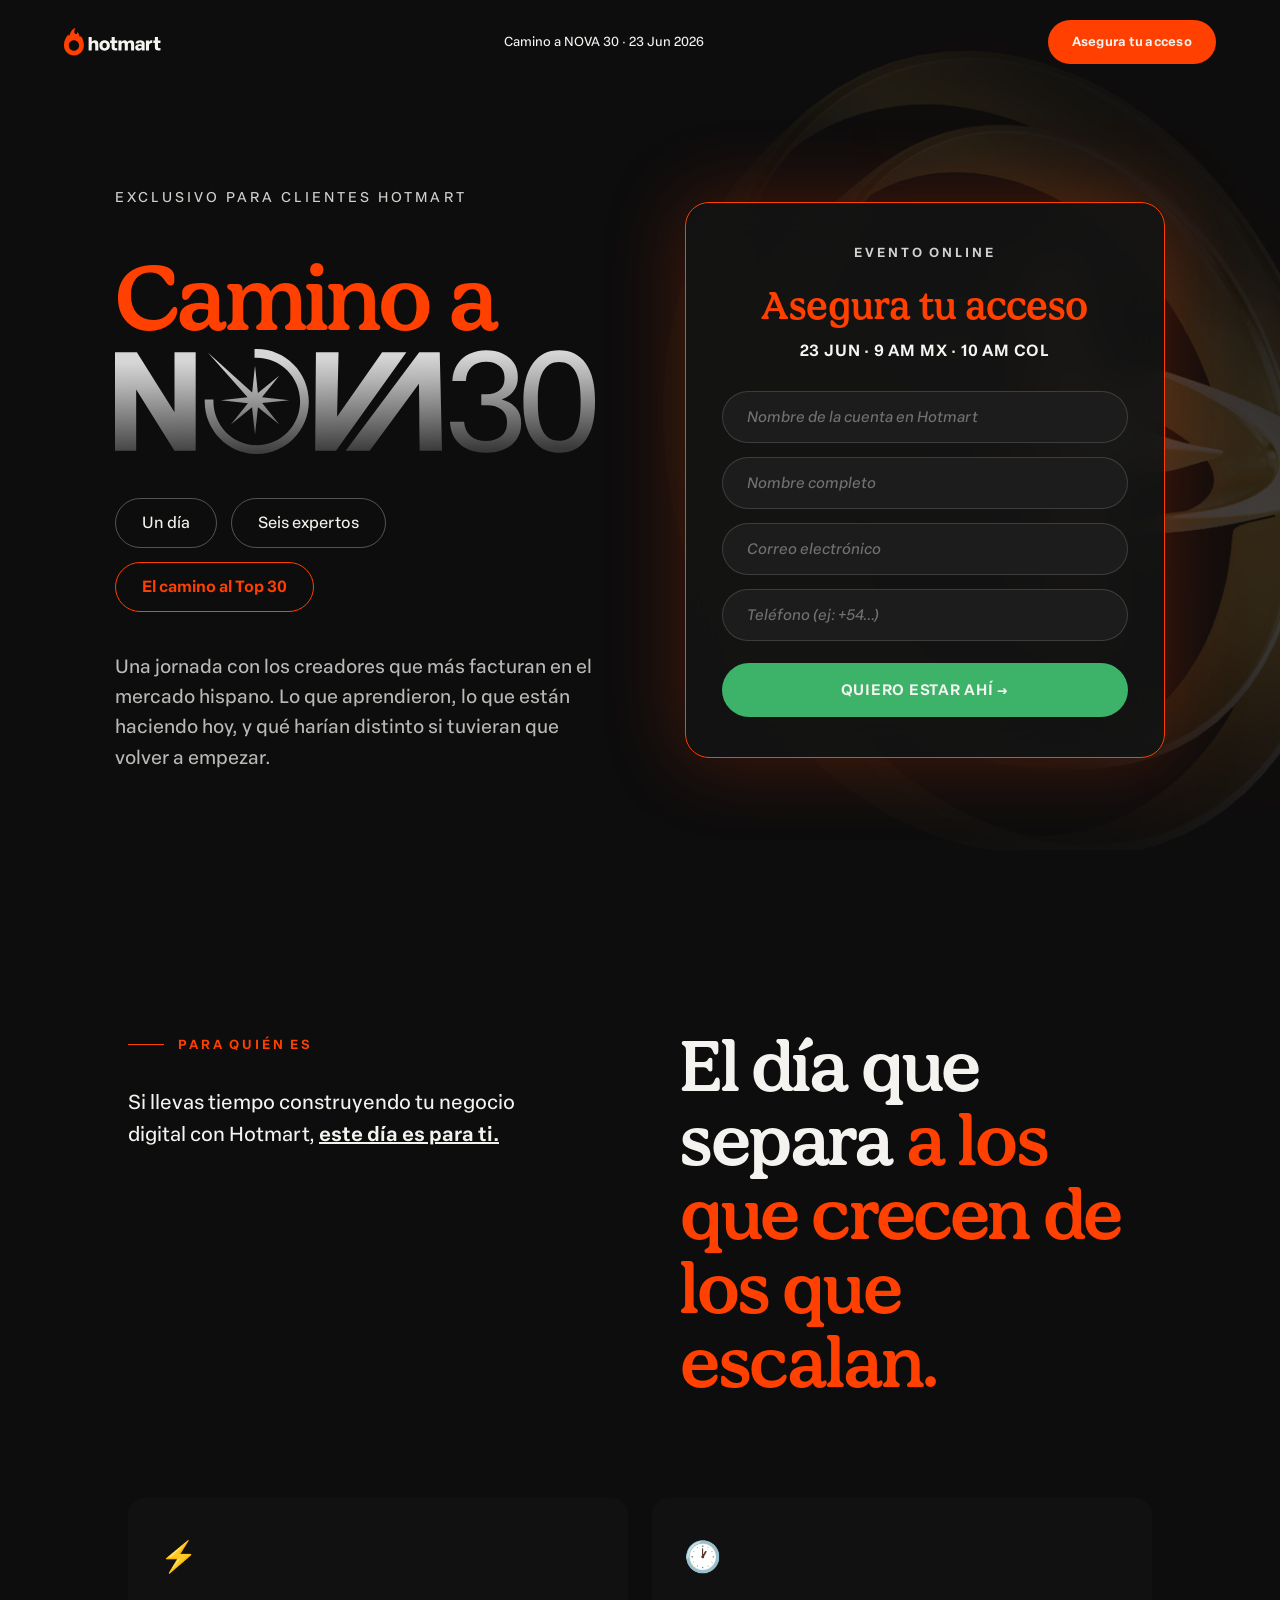
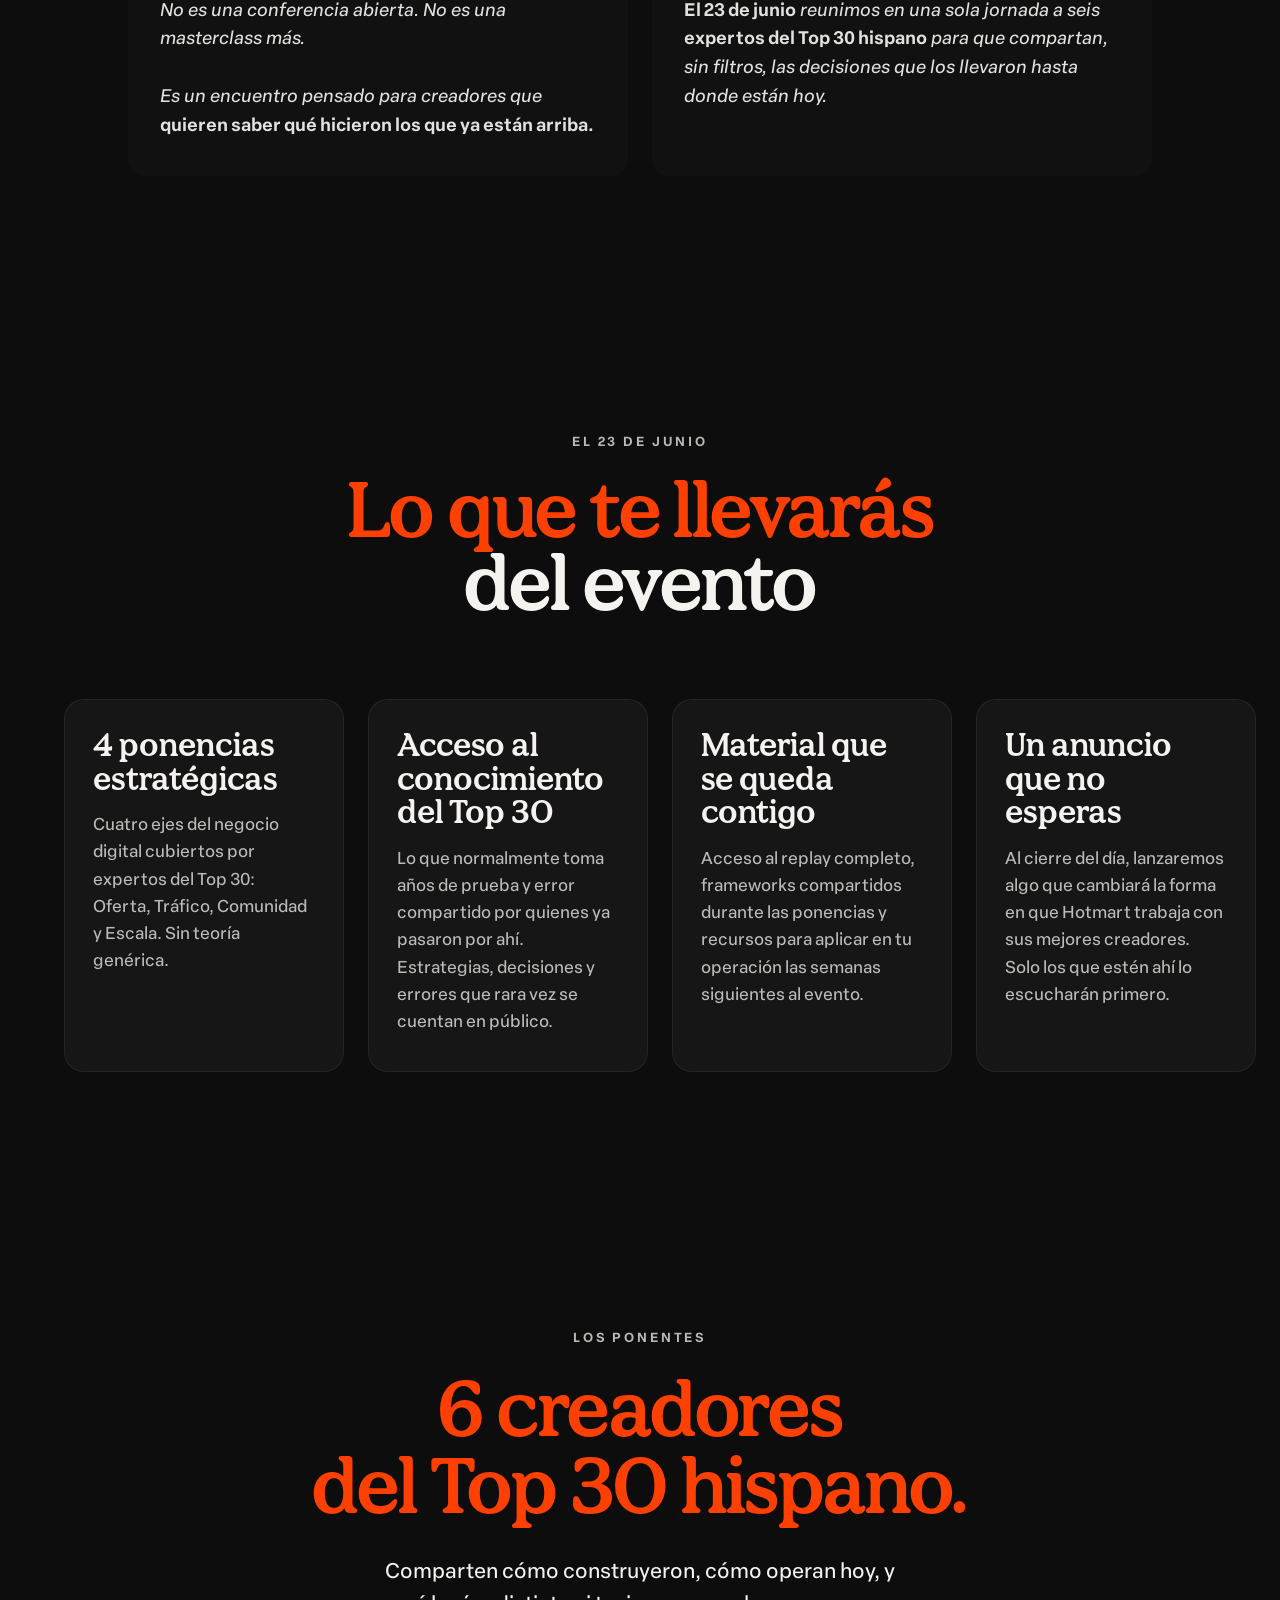
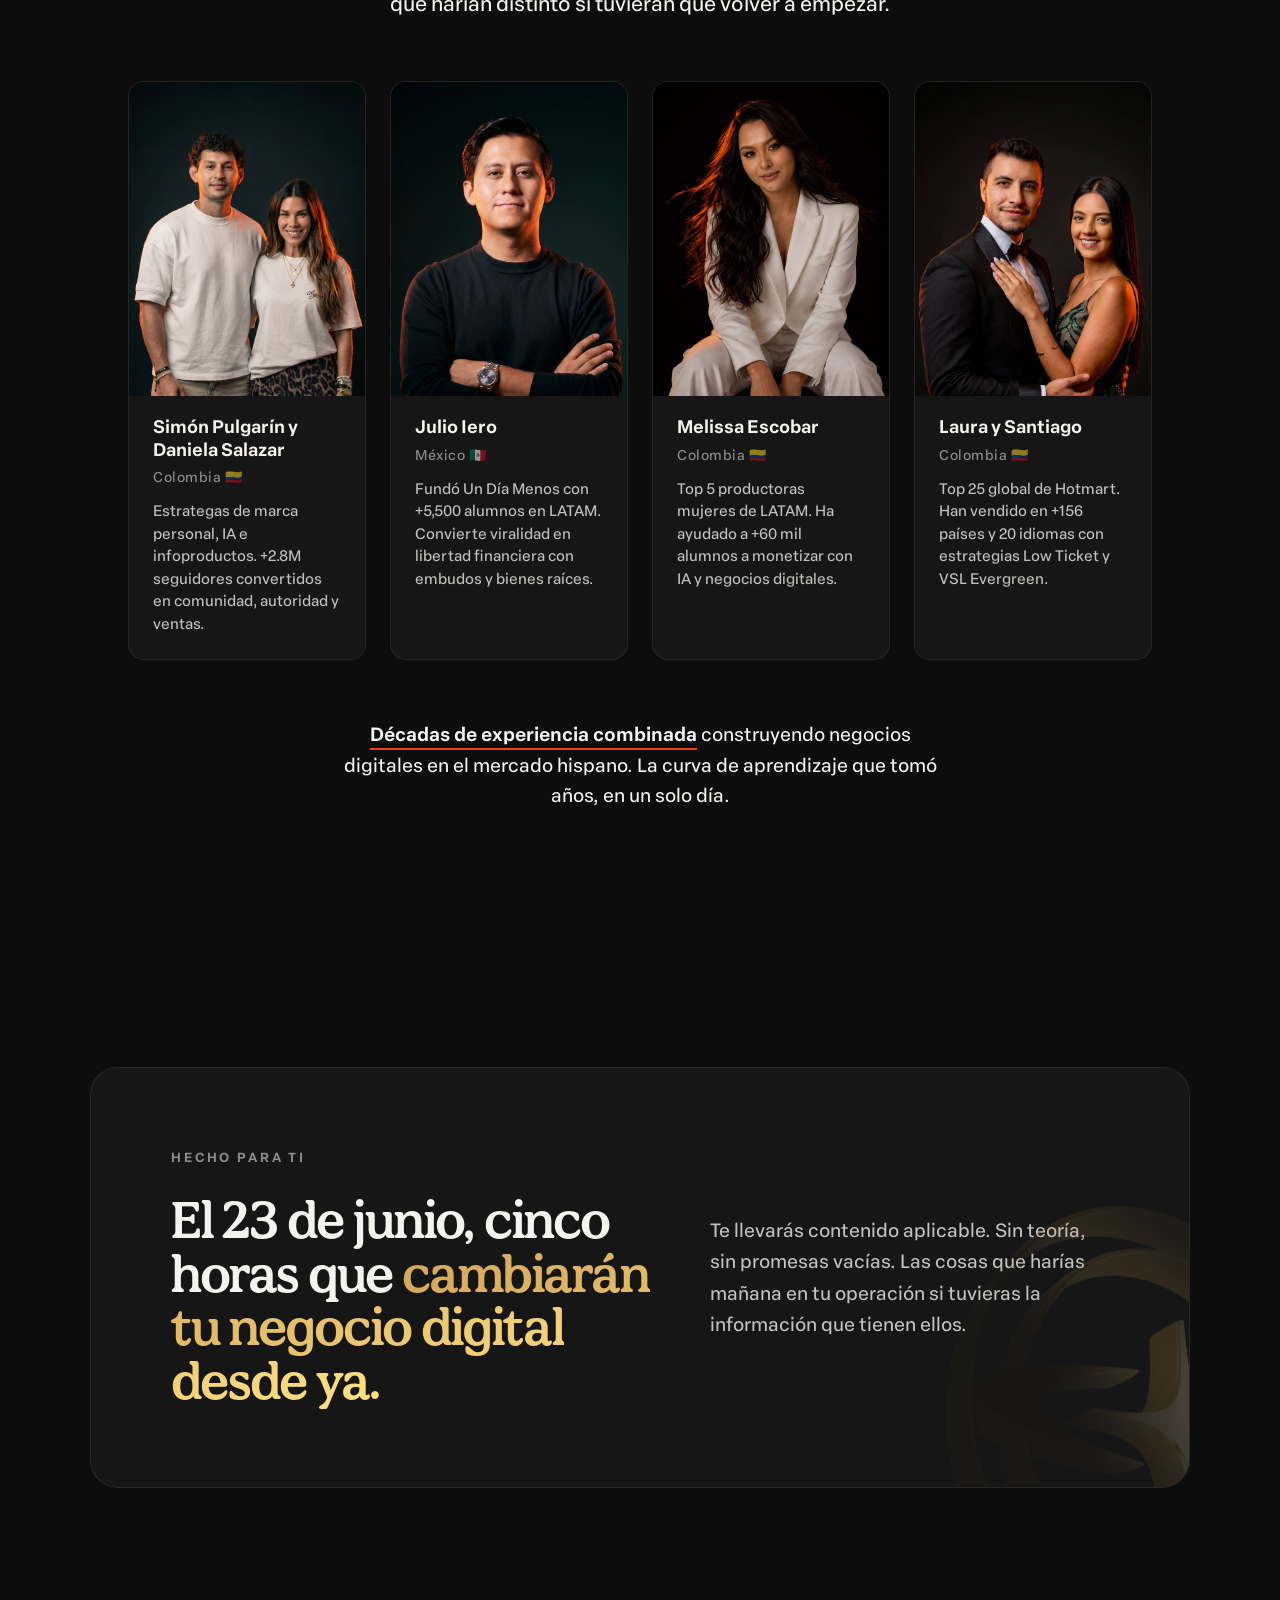
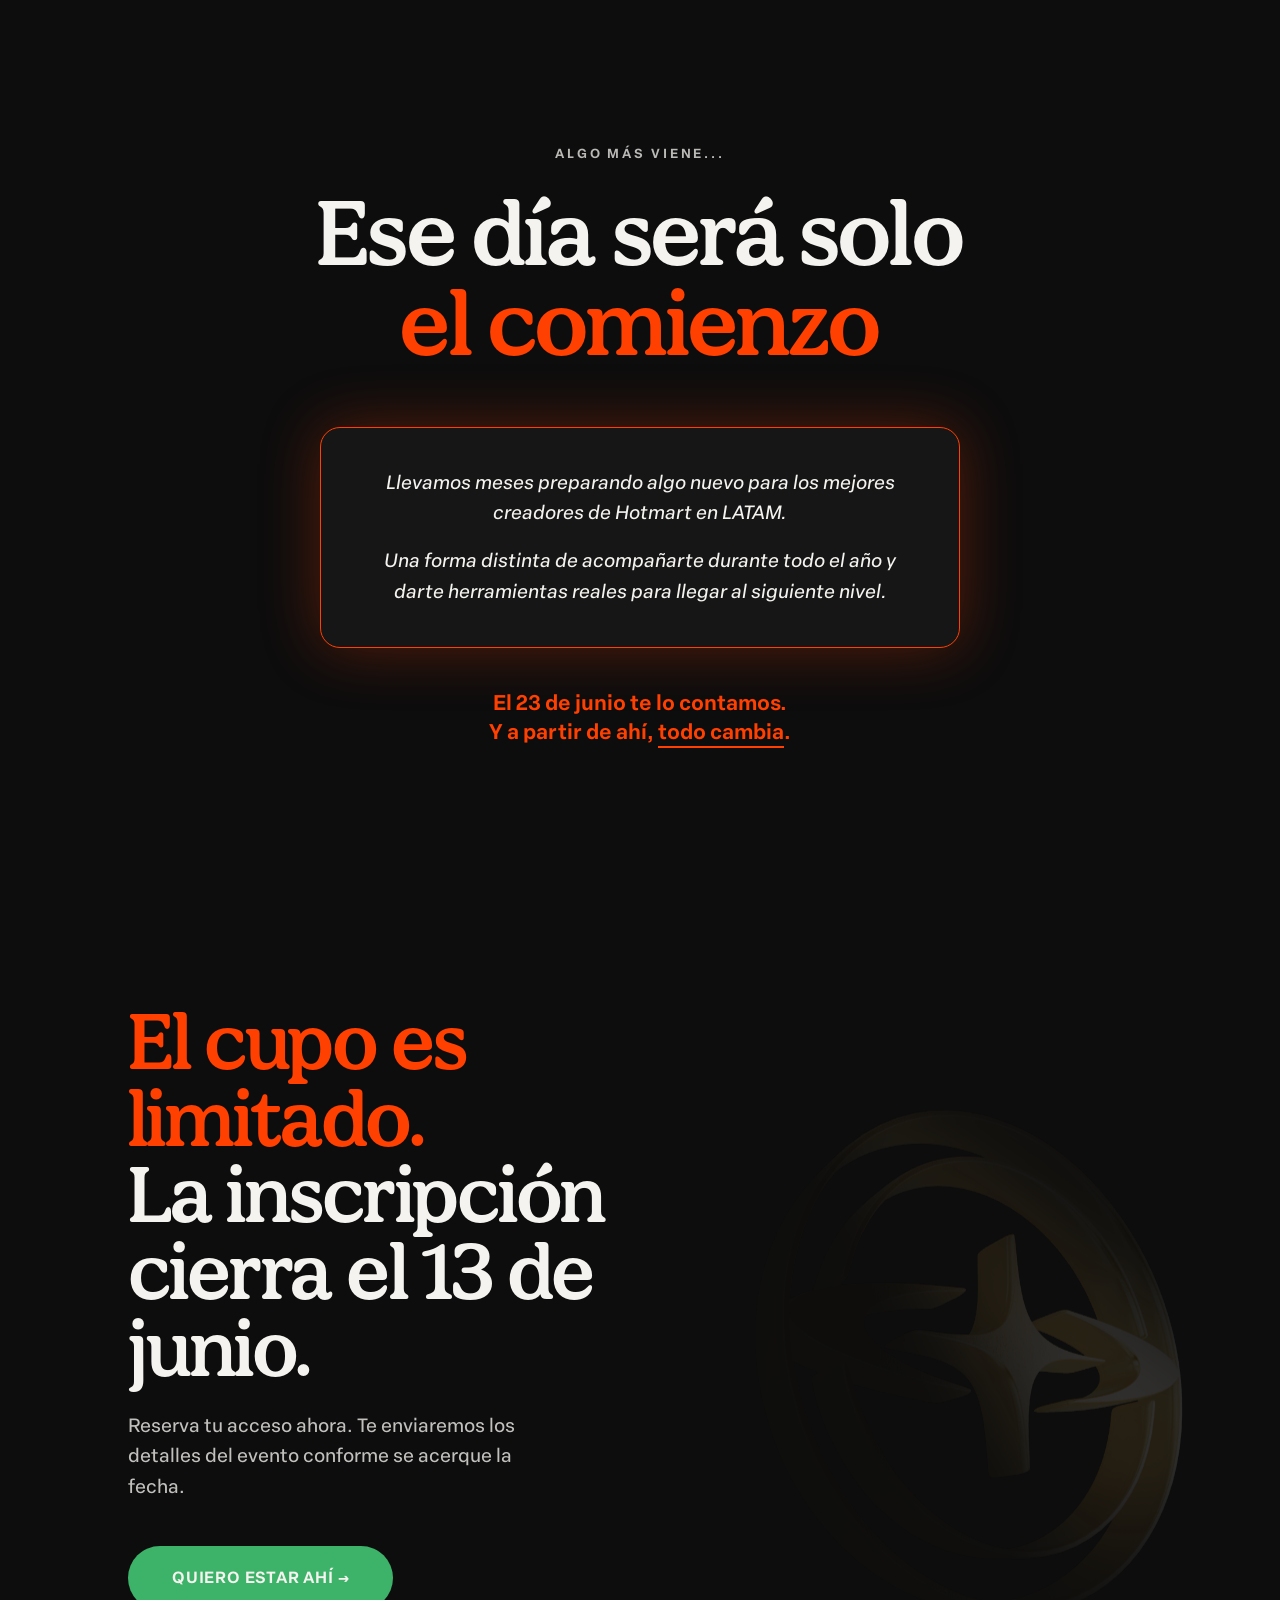
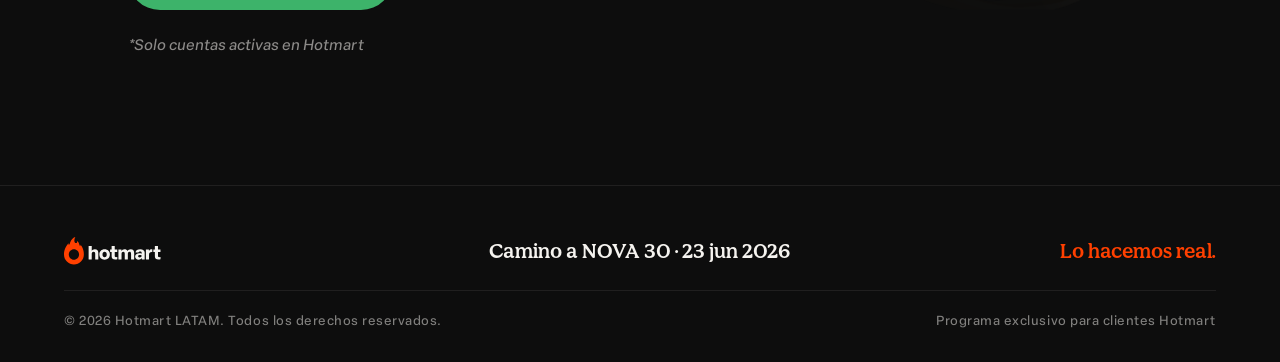
==== commit cc776e50: "Update number of creators in section title" ====
--- a/landing-gold/index.html
+++ b/landing-gold/index.html
@@ -224,7 +224,7 @@
 <section class="ponentes">
   <div class="container reveal">
     <div class="ponentes-eyebrow">LOS PONENTES</div>
-    <h2 class="ponentes-title display">4 creadores<br>del Top 30 hispano.</h2>
+    <h2 class="ponentes-title display">6 creadores<br>del Top 30 hispano.</h2>
     <p class="ponentes-subtitle">
       Comparten cómo construyeron, cómo operan hoy, y qué harían distinto si tuvieran que volver a empezar.
     </p>
